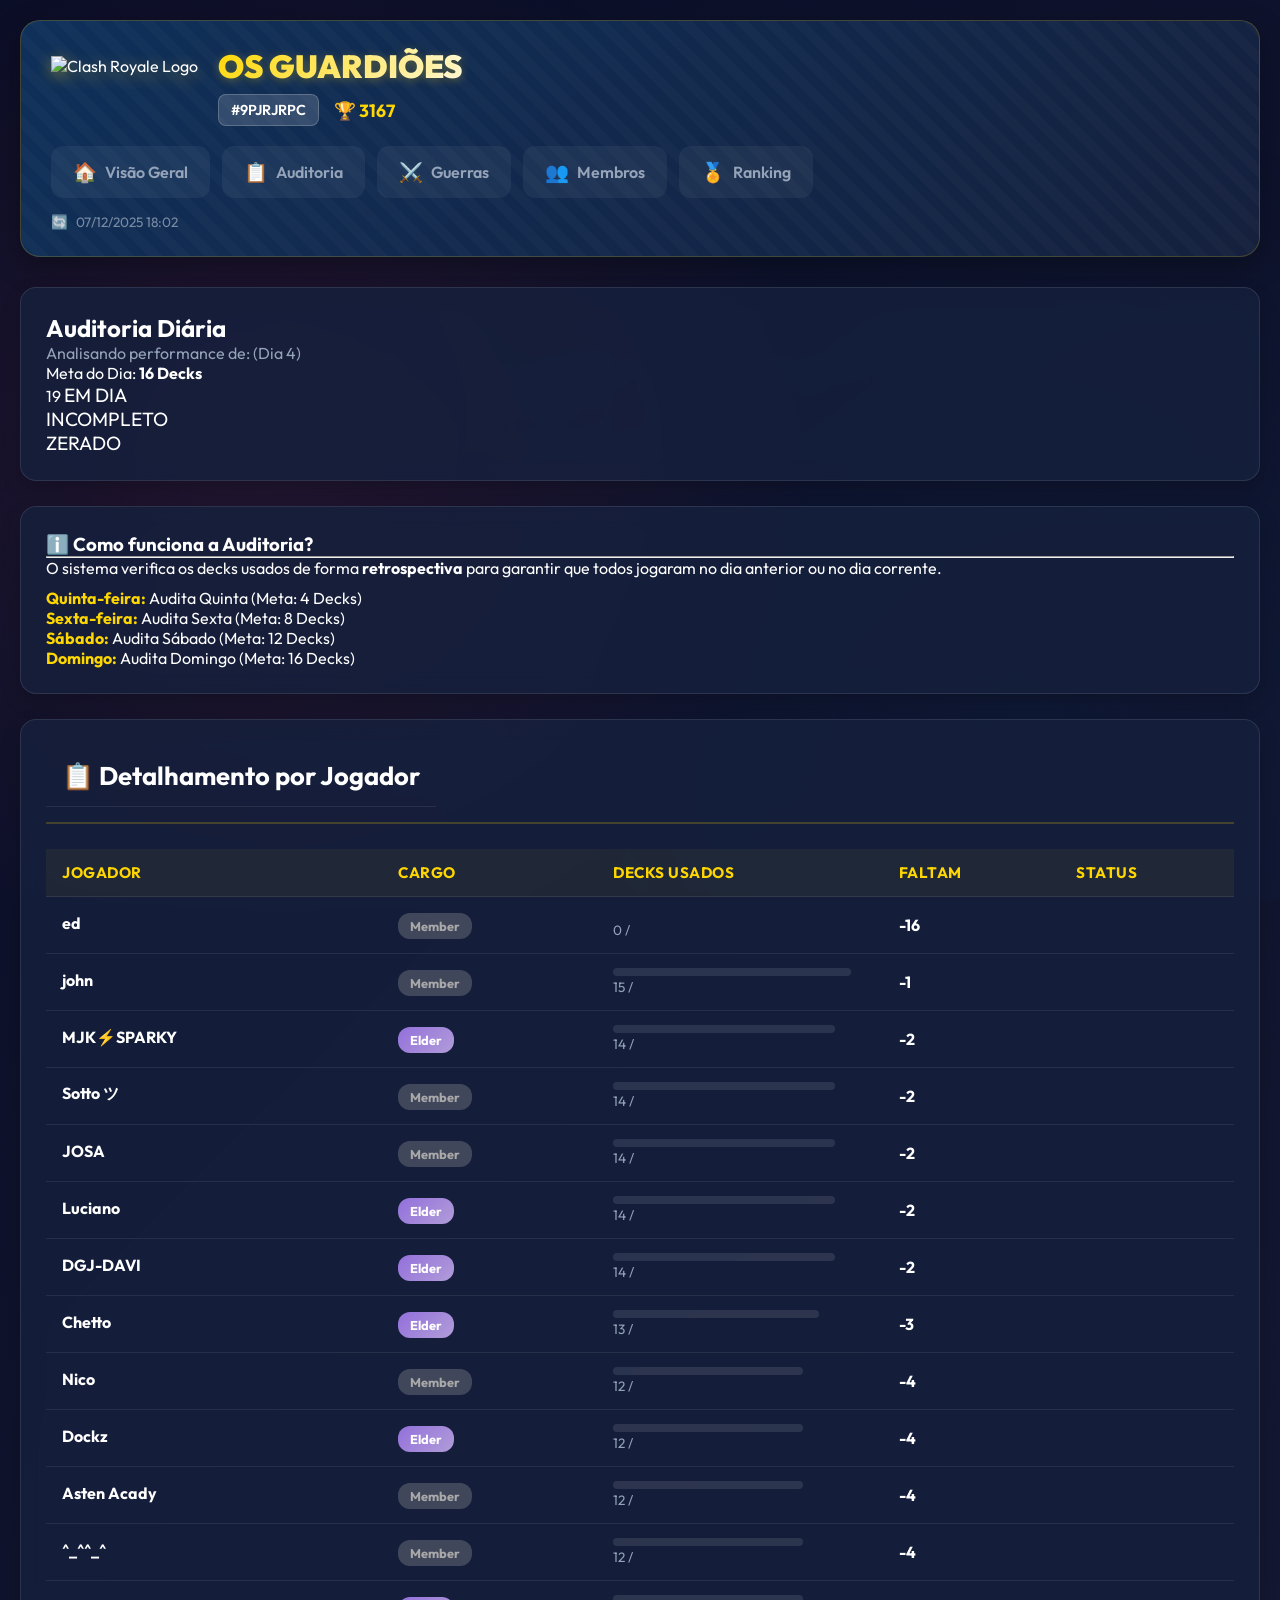
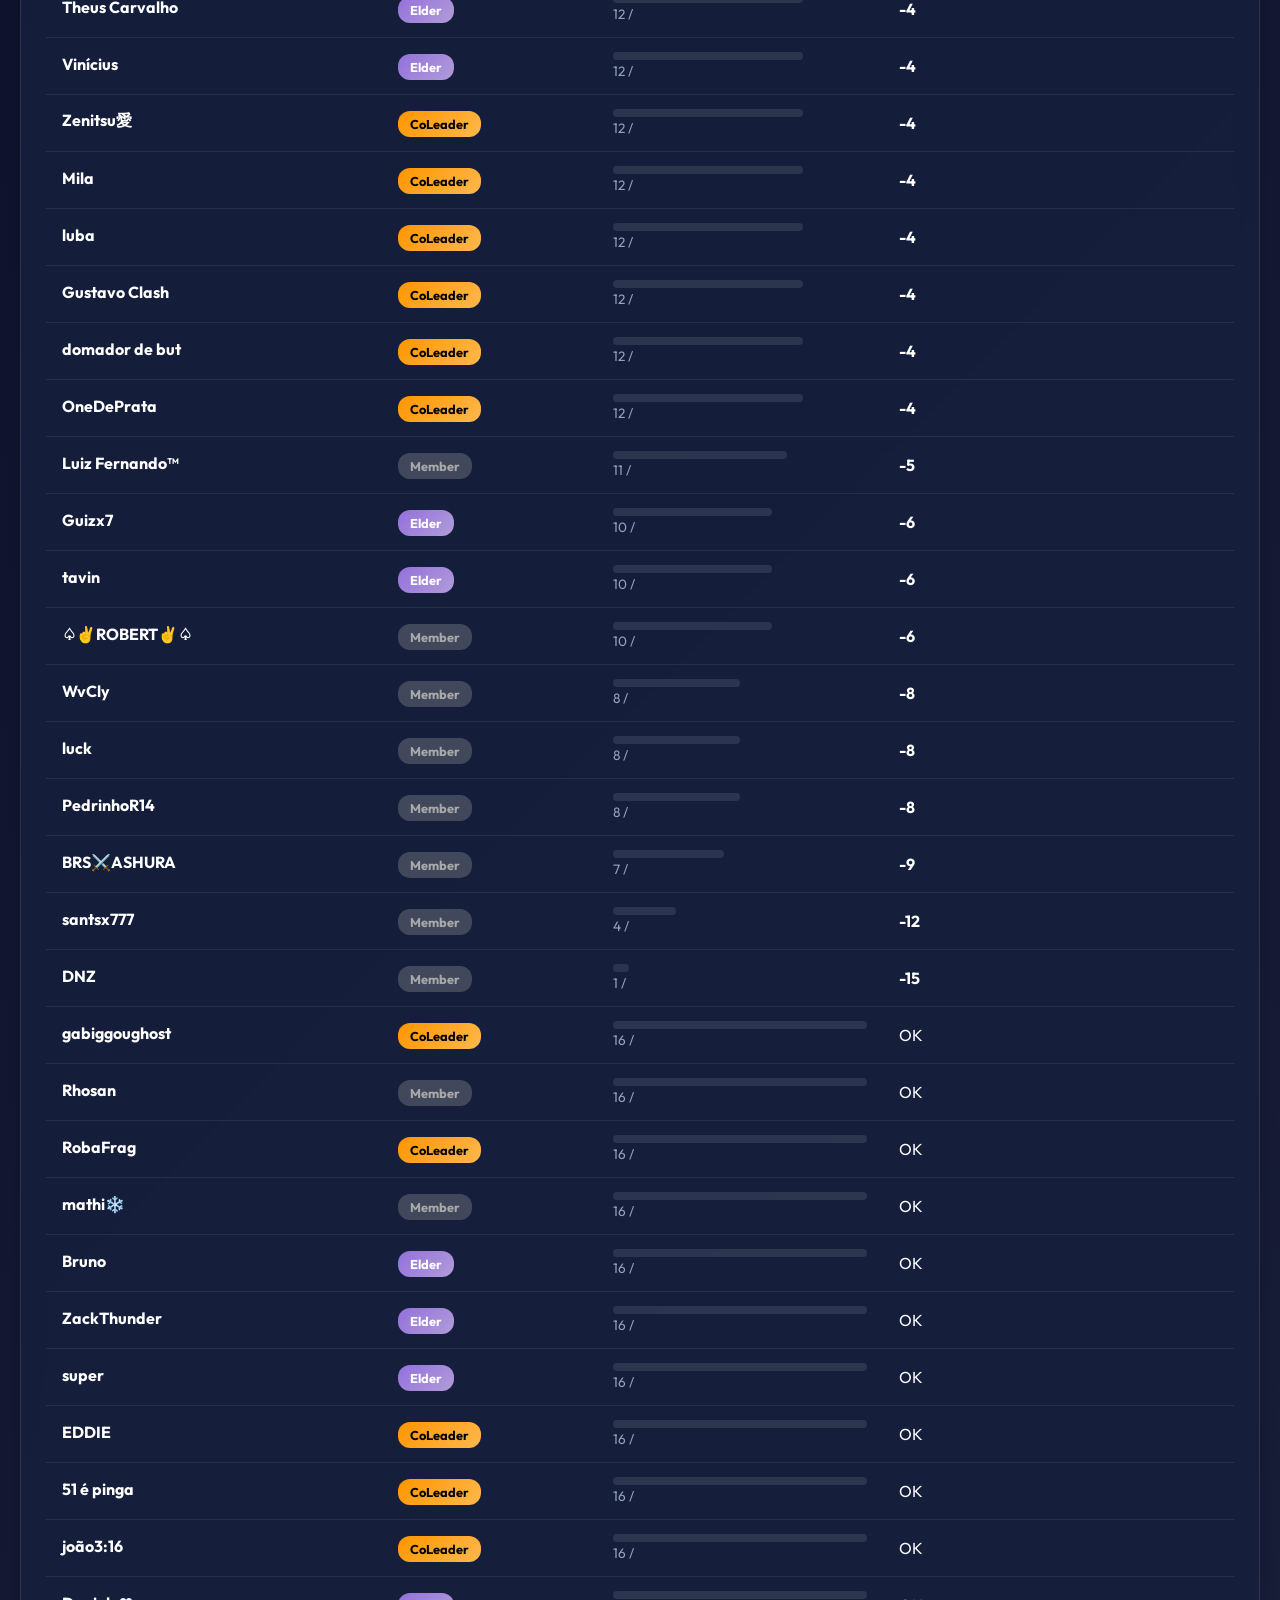
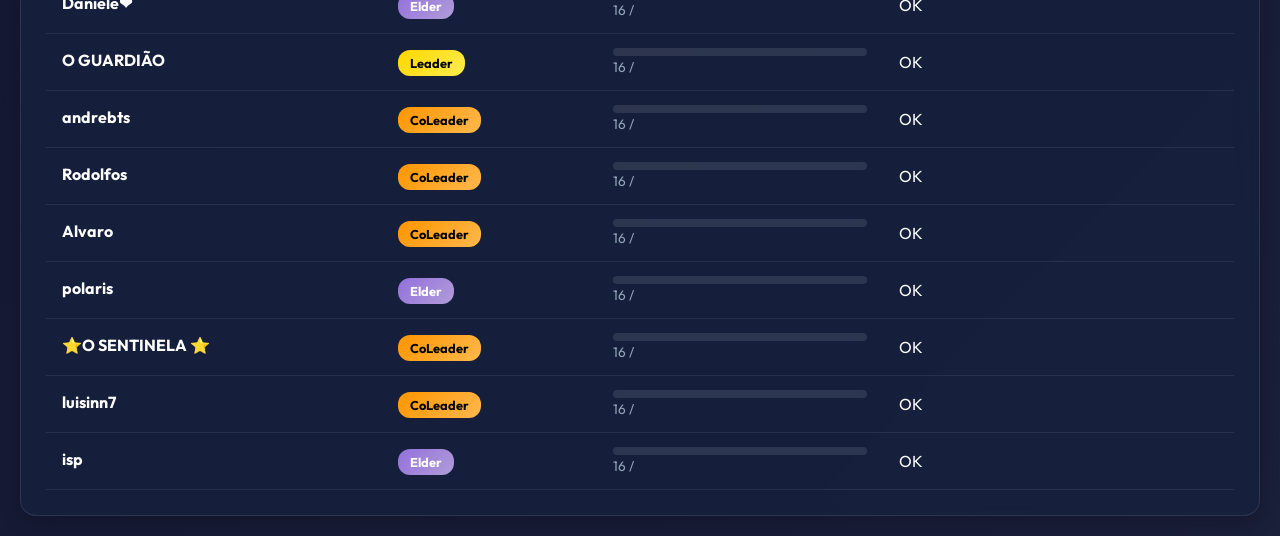
==== audit.html @ b5d54148 "Correcao final key e tag" ====
<!DOCTYPE html>
<html lang="pt-BR">

<head>
    <meta charset="UTF-8">
    <meta name="viewport" content="width=device-width, initial-scale=1.0">
    <title>Auditoria Diária - JULES Squad (v2)</title>
    <link rel="preconnect" href="https://fonts.googleapis.com">
    <link rel="preconnect" href="https://fonts.gstatic.com" crossorigin>
    <link href="https://fonts.googleapis.com/css2?family=Outfit:wght@300;400;600;700;900&display=swap" rel="stylesheet">
    <link rel="stylesheet" href="./static/style.css">
</head>

<body>
    <div class="app-container">

        <!-- Header Unificado - Inclua em todos os templates -->
<header class="main-header">
    <div class="header-bg-pattern"></div>
    <div class="logo-area">
        <img src="https://cdn-icons-png.flaticon.com/512/1165/1165305.png" alt="Clash Royale Logo"
            class="cr-logo pulse">
        <div class="clan-info">
            <h1 class="clan-name">OS GUARDIÕES</h1>
            <div class="clan-meta">
                <span class="clan-tag">#9PJRJRPC</span>
                <span class="clan-trophies">🏆 3167</span>
            </div>
        </div>
    </div>
    <nav class="main-nav">
        <a href="./index.html" class="nav-link ">
            <span class="nav-icon">🏠</span>
            <span class="nav-text">Visão Geral</span>
        </a>
        <a href="./audit.html" class="nav-link ">
            <span class="nav-icon">📋</span>
            <span class="nav-text">Auditoria</span>
        </a>
        <a href="./war_history.html" class="nav-link ">
            <span class="nav-icon">⚔️</span>
            <span class="nav-text">Guerras</span>
        </a>
        <a href="./members_stats.html" class="nav-link ">
            <span class="nav-icon">👥</span>
            <span class="nav-text">Membros</span>
        </a>
        <a href="./ranking.html" class="nav-link ">
            <span class="nav-icon">🏅</span>
            <span class="nav-text">Ranking</span>
        </a>
    </nav>
    <div class="update-info">
        <span class="update-icon">🔄</span>
        <span class="update-text">07/12/2025 18:02</span>
    </div>
</header>

        <main class="dashboard-grid full-width">

            <section class="card auditoria-summary">
                <div class="audit-header">
                    <div>
                        <h2>Auditoria Diária</h2>
                        <p style="color: var(--text-muted);">Analisando performance de: <strong></strong>
                            (Dia 4)</p>
                        <div class="meta-tag">Meta do Dia: <strong>16 Decks</strong></div>
                    </div>

                    <div class="audit-stats-group">
                        <div class="stat-box success">
                            <span class="stat-number">19</span>
                            <span class="stat-label">EM DIA</span>
                        </div>
                        <div class="stat-box warning">
                            <span class="stat-number"></span>
                            <span class="stat-label">INCOMPLETO</span>
                        </div>
                        <div class="stat-box danger">
                            <span class="stat-number"></span>
                            <span class="stat-label">ZERADO</span>
                        </div>
                    </div>
                </div>
            </section>

            <section class="card">
                <div class="info-box">
                    <h3>ℹ️ Como funciona a Auditoria?</h3>
                    <hr>
                    <p>O sistema verifica os decks usados de forma <strong>retrospectiva</strong> para garantir que
                        todos jogaram no dia anterior ou no dia corrente.</p>
                    <ul style="list-style: none; padding: 0; margin-top: 10px;">
                        <li><strong style="color: var(--gold);">Quinta-feira:</strong> Audita Quinta (Meta: 4 Decks)
                        </li>
                        <li><strong style="color: var(--gold);">Sexta-feira:</strong> Audita Sexta (Meta: 8 Decks)</li>
                        <li><strong style="color: var(--gold);">Sábado:</strong> Audita Sábado (Meta: 12 Decks)</li>
                        <li><strong style="color: var(--gold);">Domingo:</strong> Audita Domingo (Meta: 16 Decks)</li>
                    </ul>
                </div>
            </section>

            <section class="card">
                <div class="card-header">
                    <h2>📋 Detalhamento por Jogador</h2>
                </div>
                <div class="table-responsive">
                    <table>
                        <thead>
                            <tr>
                                <th>Jogador</th>
                                <th>Cargo</th>
                                <th>Decks Usados</th>
                                <th>Faltam</th>
                                <th>Status</th>
                            </tr>
                        </thead>
                        <tbody>
                            
                            <tr class="row-">
                                <td>
                                    <div class="member-name">
                                        <strong>ed</strong>
                                        <span class="member-tag"></span>
                                    </div>
                                </td>
                                <td><span class="role-badge member">member</span></td>
                                <td>
                                    <div class="progress-bar-container">
                                        <div class="progress-bar" style="width: 0.0%;">
                                        </div>
                                        <span class="progress-text">0 / </span>
                                    </div>
                                </td>
                                <td>
                                    
                                    <span style="color: var(--accent-red); font-weight: bold;">-16</span>
                                    
                                </td>
                                <td>
                                    <span class="status-badge "></span>
                                </td>
                            </tr>
                            
                            <tr class="row-">
                                <td>
                                    <div class="member-name">
                                        <strong>john</strong>
                                        <span class="member-tag"></span>
                                    </div>
                                </td>
                                <td><span class="role-badge member">member</span></td>
                                <td>
                                    <div class="progress-bar-container">
                                        <div class="progress-bar" style="width: 93.75%;">
                                        </div>
                                        <span class="progress-text">15 / </span>
                                    </div>
                                </td>
                                <td>
                                    
                                    <span style="color: var(--accent-red); font-weight: bold;">-1</span>
                                    
                                </td>
                                <td>
                                    <span class="status-badge "></span>
                                </td>
                            </tr>
                            
                            <tr class="row-">
                                <td>
                                    <div class="member-name">
                                        <strong>MJK⚡️SPARKY</strong>
                                        <span class="member-tag"></span>
                                    </div>
                                </td>
                                <td><span class="role-badge elder">elder</span></td>
                                <td>
                                    <div class="progress-bar-container">
                                        <div class="progress-bar" style="width: 87.5%;">
                                        </div>
                                        <span class="progress-text">14 / </span>
                                    </div>
                                </td>
                                <td>
                                    
                                    <span style="color: var(--accent-red); font-weight: bold;">-2</span>
                                    
                                </td>
                                <td>
                                    <span class="status-badge "></span>
                                </td>
                            </tr>
                            
                            <tr class="row-">
                                <td>
                                    <div class="member-name">
                                        <strong>Sotto ツ</strong>
                                        <span class="member-tag"></span>
                                    </div>
                                </td>
                                <td><span class="role-badge member">member</span></td>
                                <td>
                                    <div class="progress-bar-container">
                                        <div class="progress-bar" style="width: 87.5%;">
                                        </div>
                                        <span class="progress-text">14 / </span>
                                    </div>
                                </td>
                                <td>
                                    
                                    <span style="color: var(--accent-red); font-weight: bold;">-2</span>
                                    
                                </td>
                                <td>
                                    <span class="status-badge "></span>
                                </td>
                            </tr>
                            
                            <tr class="row-">
                                <td>
                                    <div class="member-name">
                                        <strong>JOSA</strong>
                                        <span class="member-tag"></span>
                                    </div>
                                </td>
                                <td><span class="role-badge member">member</span></td>
                                <td>
                                    <div class="progress-bar-container">
                                        <div class="progress-bar" style="width: 87.5%;">
                                        </div>
                                        <span class="progress-text">14 / </span>
                                    </div>
                                </td>
                                <td>
                                    
                                    <span style="color: var(--accent-red); font-weight: bold;">-2</span>
                                    
                                </td>
                                <td>
                                    <span class="status-badge "></span>
                                </td>
                            </tr>
                            
                            <tr class="row-">
                                <td>
                                    <div class="member-name">
                                        <strong>Luciano</strong>
                                        <span class="member-tag"></span>
                                    </div>
                                </td>
                                <td><span class="role-badge elder">elder</span></td>
                                <td>
                                    <div class="progress-bar-container">
                                        <div class="progress-bar" style="width: 87.5%;">
                                        </div>
                                        <span class="progress-text">14 / </span>
                                    </div>
                                </td>
                                <td>
                                    
                                    <span style="color: var(--accent-red); font-weight: bold;">-2</span>
                                    
                                </td>
                                <td>
                                    <span class="status-badge "></span>
                                </td>
                            </tr>
                            
                            <tr class="row-">
                                <td>
                                    <div class="member-name">
                                        <strong>DGJ-DAVI</strong>
                                        <span class="member-tag"></span>
                                    </div>
                                </td>
                                <td><span class="role-badge elder">elder</span></td>
                                <td>
                                    <div class="progress-bar-container">
                                        <div class="progress-bar" style="width: 87.5%;">
                                        </div>
                                        <span class="progress-text">14 / </span>
                                    </div>
                                </td>
                                <td>
                                    
                                    <span style="color: var(--accent-red); font-weight: bold;">-2</span>
                                    
                                </td>
                                <td>
                                    <span class="status-badge "></span>
                                </td>
                            </tr>
                            
                            <tr class="row-">
                                <td>
                                    <div class="member-name">
                                        <strong>Chetto</strong>
                                        <span class="member-tag"></span>
                                    </div>
                                </td>
                                <td><span class="role-badge elder">elder</span></td>
                                <td>
                                    <div class="progress-bar-container">
                                        <div class="progress-bar" style="width: 81.25%;">
                                        </div>
                                        <span class="progress-text">13 / </span>
                                    </div>
                                </td>
                                <td>
                                    
                                    <span style="color: var(--accent-red); font-weight: bold;">-3</span>
                                    
                                </td>
                                <td>
                                    <span class="status-badge "></span>
                                </td>
                            </tr>
                            
                            <tr class="row-">
                                <td>
                                    <div class="member-name">
                                        <strong>Nico</strong>
                                        <span class="member-tag"></span>
                                    </div>
                                </td>
                                <td><span class="role-badge member">member</span></td>
                                <td>
                                    <div class="progress-bar-container">
                                        <div class="progress-bar" style="width: 75.0%;">
                                        </div>
                                        <span class="progress-text">12 / </span>
                                    </div>
                                </td>
                                <td>
                                    
                                    <span style="color: var(--accent-red); font-weight: bold;">-4</span>
                                    
                                </td>
                                <td>
                                    <span class="status-badge "></span>
                                </td>
                            </tr>
                            
                            <tr class="row-">
                                <td>
                                    <div class="member-name">
                                        <strong>Dockz</strong>
                                        <span class="member-tag"></span>
                                    </div>
                                </td>
                                <td><span class="role-badge elder">elder</span></td>
                                <td>
                                    <div class="progress-bar-container">
                                        <div class="progress-bar" style="width: 75.0%;">
                                        </div>
                                        <span class="progress-text">12 / </span>
                                    </div>
                                </td>
                                <td>
                                    
                                    <span style="color: var(--accent-red); font-weight: bold;">-4</span>
                                    
                                </td>
                                <td>
                                    <span class="status-badge "></span>
                                </td>
                            </tr>
                            
                            <tr class="row-">
                                <td>
                                    <div class="member-name">
                                        <strong>Asten Acady</strong>
                                        <span class="member-tag"></span>
                                    </div>
                                </td>
                                <td><span class="role-badge member">member</span></td>
                                <td>
                                    <div class="progress-bar-container">
                                        <div class="progress-bar" style="width: 75.0%;">
                                        </div>
                                        <span class="progress-text">12 / </span>
                                    </div>
                                </td>
                                <td>
                                    
                                    <span style="color: var(--accent-red); font-weight: bold;">-4</span>
                                    
                                </td>
                                <td>
                                    <span class="status-badge "></span>
                                </td>
                            </tr>
                            
                            <tr class="row-">
                                <td>
                                    <div class="member-name">
                                        <strong>^_^^_^</strong>
                                        <span class="member-tag"></span>
                                    </div>
                                </td>
                                <td><span class="role-badge member">member</span></td>
                                <td>
                                    <div class="progress-bar-container">
                                        <div class="progress-bar" style="width: 75.0%;">
                                        </div>
                                        <span class="progress-text">12 / </span>
                                    </div>
                                </td>
                                <td>
                                    
                                    <span style="color: var(--accent-red); font-weight: bold;">-4</span>
                                    
                                </td>
                                <td>
                                    <span class="status-badge "></span>
                                </td>
                            </tr>
                            
                            <tr class="row-">
                                <td>
                                    <div class="member-name">
                                        <strong>Theus Carvalho</strong>
                                        <span class="member-tag"></span>
                                    </div>
                                </td>
                                <td><span class="role-badge elder">elder</span></td>
                                <td>
                                    <div class="progress-bar-container">
                                        <div class="progress-bar" style="width: 75.0%;">
                                        </div>
                                        <span class="progress-text">12 / </span>
                                    </div>
                                </td>
                                <td>
                                    
                                    <span style="color: var(--accent-red); font-weight: bold;">-4</span>
                                    
                                </td>
                                <td>
                                    <span class="status-badge "></span>
                                </td>
                            </tr>
                            
                            <tr class="row-">
                                <td>
                                    <div class="member-name">
                                        <strong>Vinícius</strong>
                                        <span class="member-tag"></span>
                                    </div>
                                </td>
                                <td><span class="role-badge elder">elder</span></td>
                                <td>
                                    <div class="progress-bar-container">
                                        <div class="progress-bar" style="width: 75.0%;">
                                        </div>
                                        <span class="progress-text">12 / </span>
                                    </div>
                                </td>
                                <td>
                                    
                                    <span style="color: var(--accent-red); font-weight: bold;">-4</span>
                                    
                                </td>
                                <td>
                                    <span class="status-badge "></span>
                                </td>
                            </tr>
                            
                            <tr class="row-">
                                <td>
                                    <div class="member-name">
                                        <strong>Zenitsu愛</strong>
                                        <span class="member-tag"></span>
                                    </div>
                                </td>
                                <td><span class="role-badge coLeader">coLeader</span></td>
                                <td>
                                    <div class="progress-bar-container">
                                        <div class="progress-bar" style="width: 75.0%;">
                                        </div>
                                        <span class="progress-text">12 / </span>
                                    </div>
                                </td>
                                <td>
                                    
                                    <span style="color: var(--accent-red); font-weight: bold;">-4</span>
                                    
                                </td>
                                <td>
                                    <span class="status-badge "></span>
                                </td>
                            </tr>
                            
                            <tr class="row-">
                                <td>
                                    <div class="member-name">
                                        <strong>Mila</strong>
                                        <span class="member-tag"></span>
                                    </div>
                                </td>
                                <td><span class="role-badge coLeader">coLeader</span></td>
                                <td>
                                    <div class="progress-bar-container">
                                        <div class="progress-bar" style="width: 75.0%;">
                                        </div>
                                        <span class="progress-text">12 / </span>
                                    </div>
                                </td>
                                <td>
                                    
                                    <span style="color: var(--accent-red); font-weight: bold;">-4</span>
                                    
                                </td>
                                <td>
                                    <span class="status-badge "></span>
                                </td>
                            </tr>
                            
                            <tr class="row-">
                                <td>
                                    <div class="member-name">
                                        <strong>luba</strong>
                                        <span class="member-tag"></span>
                                    </div>
                                </td>
                                <td><span class="role-badge coLeader">coLeader</span></td>
                                <td>
                                    <div class="progress-bar-container">
                                        <div class="progress-bar" style="width: 75.0%;">
                                        </div>
                                        <span class="progress-text">12 / </span>
                                    </div>
                                </td>
                                <td>
                                    
                                    <span style="color: var(--accent-red); font-weight: bold;">-4</span>
                                    
                                </td>
                                <td>
                                    <span class="status-badge "></span>
                                </td>
                            </tr>
                            
                            <tr class="row-">
                                <td>
                                    <div class="member-name">
                                        <strong>Gustavo Clash</strong>
                                        <span class="member-tag"></span>
                                    </div>
                                </td>
                                <td><span class="role-badge coLeader">coLeader</span></td>
                                <td>
                                    <div class="progress-bar-container">
                                        <div class="progress-bar" style="width: 75.0%;">
                                        </div>
                                        <span class="progress-text">12 / </span>
                                    </div>
                                </td>
                                <td>
                                    
                                    <span style="color: var(--accent-red); font-weight: bold;">-4</span>
                                    
                                </td>
                                <td>
                                    <span class="status-badge "></span>
                                </td>
                            </tr>
                            
                            <tr class="row-">
                                <td>
                                    <div class="member-name">
                                        <strong>domador de but</strong>
                                        <span class="member-tag"></span>
                                    </div>
                                </td>
                                <td><span class="role-badge coLeader">coLeader</span></td>
                                <td>
                                    <div class="progress-bar-container">
                                        <div class="progress-bar" style="width: 75.0%;">
                                        </div>
                                        <span class="progress-text">12 / </span>
                                    </div>
                                </td>
                                <td>
                                    
                                    <span style="color: var(--accent-red); font-weight: bold;">-4</span>
                                    
                                </td>
                                <td>
                                    <span class="status-badge "></span>
                                </td>
                            </tr>
                            
                            <tr class="row-">
                                <td>
                                    <div class="member-name">
                                        <strong>OneDePrata</strong>
                                        <span class="member-tag"></span>
                                    </div>
                                </td>
                                <td><span class="role-badge coLeader">coLeader</span></td>
                                <td>
                                    <div class="progress-bar-container">
                                        <div class="progress-bar" style="width: 75.0%;">
                                        </div>
                                        <span class="progress-text">12 / </span>
                                    </div>
                                </td>
                                <td>
                                    
                                    <span style="color: var(--accent-red); font-weight: bold;">-4</span>
                                    
                                </td>
                                <td>
                                    <span class="status-badge "></span>
                                </td>
                            </tr>
                            
                            <tr class="row-">
                                <td>
                                    <div class="member-name">
                                        <strong>Luiz Fernando™</strong>
                                        <span class="member-tag"></span>
                                    </div>
                                </td>
                                <td><span class="role-badge member">member</span></td>
                                <td>
                                    <div class="progress-bar-container">
                                        <div class="progress-bar" style="width: 68.75%;">
                                        </div>
                                        <span class="progress-text">11 / </span>
                                    </div>
                                </td>
                                <td>
                                    
                                    <span style="color: var(--accent-red); font-weight: bold;">-5</span>
                                    
                                </td>
                                <td>
                                    <span class="status-badge "></span>
                                </td>
                            </tr>
                            
                            <tr class="row-">
                                <td>
                                    <div class="member-name">
                                        <strong>Guizx7</strong>
                                        <span class="member-tag"></span>
                                    </div>
                                </td>
                                <td><span class="role-badge elder">elder</span></td>
                                <td>
                                    <div class="progress-bar-container">
                                        <div class="progress-bar" style="width: 62.5%;">
                                        </div>
                                        <span class="progress-text">10 / </span>
                                    </div>
                                </td>
                                <td>
                                    
                                    <span style="color: var(--accent-red); font-weight: bold;">-6</span>
                                    
                                </td>
                                <td>
                                    <span class="status-badge "></span>
                                </td>
                            </tr>
                            
                            <tr class="row-">
                                <td>
                                    <div class="member-name">
                                        <strong>tavin</strong>
                                        <span class="member-tag"></span>
                                    </div>
                                </td>
                                <td><span class="role-badge elder">elder</span></td>
                                <td>
                                    <div class="progress-bar-container">
                                        <div class="progress-bar" style="width: 62.5%;">
                                        </div>
                                        <span class="progress-text">10 / </span>
                                    </div>
                                </td>
                                <td>
                                    
                                    <span style="color: var(--accent-red); font-weight: bold;">-6</span>
                                    
                                </td>
                                <td>
                                    <span class="status-badge "></span>
                                </td>
                            </tr>
                            
                            <tr class="row-">
                                <td>
                                    <div class="member-name">
                                        <strong>♤✌ROBERT✌♤</strong>
                                        <span class="member-tag"></span>
                                    </div>
                                </td>
                                <td><span class="role-badge member">member</span></td>
                                <td>
                                    <div class="progress-bar-container">
                                        <div class="progress-bar" style="width: 62.5%;">
                                        </div>
                                        <span class="progress-text">10 / </span>
                                    </div>
                                </td>
                                <td>
                                    
                                    <span style="color: var(--accent-red); font-weight: bold;">-6</span>
                                    
                                </td>
                                <td>
                                    <span class="status-badge "></span>
                                </td>
                            </tr>
                            
                            <tr class="row-">
                                <td>
                                    <div class="member-name">
                                        <strong>WvCly</strong>
                                        <span class="member-tag"></span>
                                    </div>
                                </td>
                                <td><span class="role-badge member">member</span></td>
                                <td>
                                    <div class="progress-bar-container">
                                        <div class="progress-bar" style="width: 50.0%;">
                                        </div>
                                        <span class="progress-text">8 / </span>
                                    </div>
                                </td>
                                <td>
                                    
                                    <span style="color: var(--accent-red); font-weight: bold;">-8</span>
                                    
                                </td>
                                <td>
                                    <span class="status-badge "></span>
                                </td>
                            </tr>
                            
                            <tr class="row-">
                                <td>
                                    <div class="member-name">
                                        <strong>luck</strong>
                                        <span class="member-tag"></span>
                                    </div>
                                </td>
                                <td><span class="role-badge member">member</span></td>
                                <td>
                                    <div class="progress-bar-container">
                                        <div class="progress-bar" style="width: 50.0%;">
                                        </div>
                                        <span class="progress-text">8 / </span>
                                    </div>
                                </td>
                                <td>
                                    
                                    <span style="color: var(--accent-red); font-weight: bold;">-8</span>
                                    
                                </td>
                                <td>
                                    <span class="status-badge "></span>
                                </td>
                            </tr>
                            
                            <tr class="row-">
                                <td>
                                    <div class="member-name">
                                        <strong>PedrinhoR14</strong>
                                        <span class="member-tag"></span>
                                    </div>
                                </td>
                                <td><span class="role-badge member">member</span></td>
                                <td>
                                    <div class="progress-bar-container">
                                        <div class="progress-bar" style="width: 50.0%;">
                                        </div>
                                        <span class="progress-text">8 / </span>
                                    </div>
                                </td>
                                <td>
                                    
                                    <span style="color: var(--accent-red); font-weight: bold;">-8</span>
                                    
                                </td>
                                <td>
                                    <span class="status-badge "></span>
                                </td>
                            </tr>
                            
                            <tr class="row-">
                                <td>
                                    <div class="member-name">
                                        <strong>BRS⚔️ASHURA</strong>
                                        <span class="member-tag"></span>
                                    </div>
                                </td>
                                <td><span class="role-badge member">member</span></td>
                                <td>
                                    <div class="progress-bar-container">
                                        <div class="progress-bar" style="width: 43.75%;">
                                        </div>
                                        <span class="progress-text">7 / </span>
                                    </div>
                                </td>
                                <td>
                                    
                                    <span style="color: var(--accent-red); font-weight: bold;">-9</span>
                                    
                                </td>
                                <td>
                                    <span class="status-badge "></span>
                                </td>
                            </tr>
                            
                            <tr class="row-">
                                <td>
                                    <div class="member-name">
                                        <strong>santsx777</strong>
                                        <span class="member-tag"></span>
                                    </div>
                                </td>
                                <td><span class="role-badge member">member</span></td>
                                <td>
                                    <div class="progress-bar-container">
                                        <div class="progress-bar" style="width: 25.0%;">
                                        </div>
                                        <span class="progress-text">4 / </span>
                                    </div>
                                </td>
                                <td>
                                    
                                    <span style="color: var(--accent-red); font-weight: bold;">-12</span>
                                    
                                </td>
                                <td>
                                    <span class="status-badge "></span>
                                </td>
                            </tr>
                            
                            <tr class="row-">
                                <td>
                                    <div class="member-name">
                                        <strong>DNZ</strong>
                                        <span class="member-tag"></span>
                                    </div>
                                </td>
                                <td><span class="role-badge member">member</span></td>
                                <td>
                                    <div class="progress-bar-container">
                                        <div class="progress-bar" style="width: 6.25%;">
                                        </div>
                                        <span class="progress-text">1 / </span>
                                    </div>
                                </td>
                                <td>
                                    
                                    <span style="color: var(--accent-red); font-weight: bold;">-15</span>
                                    
                                </td>
                                <td>
                                    <span class="status-badge "></span>
                                </td>
                            </tr>
                            
                            <tr class="row-">
                                <td>
                                    <div class="member-name">
                                        <strong>gabiggoughost</strong>
                                        <span class="member-tag"></span>
                                    </div>
                                </td>
                                <td><span class="role-badge coLeader">coLeader</span></td>
                                <td>
                                    <div class="progress-bar-container">
                                        <div class="progress-bar" style="width: 100.0%;">
                                        </div>
                                        <span class="progress-text">16 / </span>
                                    </div>
                                </td>
                                <td>
                                    
                                    <span style="color: var(--accent-green);">OK</span>
                                    
                                </td>
                                <td>
                                    <span class="status-badge "></span>
                                </td>
                            </tr>
                            
                            <tr class="row-">
                                <td>
                                    <div class="member-name">
                                        <strong>Rhosan</strong>
                                        <span class="member-tag"></span>
                                    </div>
                                </td>
                                <td><span class="role-badge member">member</span></td>
                                <td>
                                    <div class="progress-bar-container">
                                        <div class="progress-bar" style="width: 100.0%;">
                                        </div>
                                        <span class="progress-text">16 / </span>
                                    </div>
                                </td>
                                <td>
                                    
                                    <span style="color: var(--accent-green);">OK</span>
                                    
                                </td>
                                <td>
                                    <span class="status-badge "></span>
                                </td>
                            </tr>
                            
                            <tr class="row-">
                                <td>
                                    <div class="member-name">
                                        <strong>RobaFrag</strong>
                                        <span class="member-tag"></span>
                                    </div>
                                </td>
                                <td><span class="role-badge coLeader">coLeader</span></td>
                                <td>
                                    <div class="progress-bar-container">
                                        <div class="progress-bar" style="width: 100.0%;">
                                        </div>
                                        <span class="progress-text">16 / </span>
                                    </div>
                                </td>
                                <td>
                                    
                                    <span style="color: var(--accent-green);">OK</span>
                                    
                                </td>
                                <td>
                                    <span class="status-badge "></span>
                                </td>
                            </tr>
                            
                            <tr class="row-">
                                <td>
                                    <div class="member-name">
                                        <strong>mathi❄️</strong>
                                        <span class="member-tag"></span>
                                    </div>
                                </td>
                                <td><span class="role-badge member">member</span></td>
                                <td>
                                    <div class="progress-bar-container">
                                        <div class="progress-bar" style="width: 100.0%;">
                                        </div>
                                        <span class="progress-text">16 / </span>
                                    </div>
                                </td>
                                <td>
                                    
                                    <span style="color: var(--accent-green);">OK</span>
                                    
                                </td>
                                <td>
                                    <span class="status-badge "></span>
                                </td>
                            </tr>
                            
                            <tr class="row-">
                                <td>
                                    <div class="member-name">
                                        <strong>Bruno</strong>
                                        <span class="member-tag"></span>
                                    </div>
                                </td>
                                <td><span class="role-badge elder">elder</span></td>
                                <td>
                                    <div class="progress-bar-container">
                                        <div class="progress-bar" style="width: 100.0%;">
                                        </div>
                                        <span class="progress-text">16 / </span>
                                    </div>
                                </td>
                                <td>
                                    
                                    <span style="color: var(--accent-green);">OK</span>
                                    
                                </td>
                                <td>
                                    <span class="status-badge "></span>
                                </td>
                            </tr>
                            
                            <tr class="row-">
                                <td>
                                    <div class="member-name">
                                        <strong>ZackThunder</strong>
                                        <span class="member-tag"></span>
                                    </div>
                                </td>
                                <td><span class="role-badge elder">elder</span></td>
                                <td>
                                    <div class="progress-bar-container">
                                        <div class="progress-bar" style="width: 100.0%;">
                                        </div>
                                        <span class="progress-text">16 / </span>
                                    </div>
                                </td>
                                <td>
                                    
                                    <span style="color: var(--accent-green);">OK</span>
                                    
                                </td>
                                <td>
                                    <span class="status-badge "></span>
                                </td>
                            </tr>
                            
                            <tr class="row-">
                                <td>
                                    <div class="member-name">
                                        <strong>super</strong>
                                        <span class="member-tag"></span>
                                    </div>
                                </td>
                                <td><span class="role-badge elder">elder</span></td>
                                <td>
                                    <div class="progress-bar-container">
                                        <div class="progress-bar" style="width: 100.0%;">
                                        </div>
                                        <span class="progress-text">16 / </span>
                                    </div>
                                </td>
                                <td>
                                    
                                    <span style="color: var(--accent-green);">OK</span>
                                    
                                </td>
                                <td>
                                    <span class="status-badge "></span>
                                </td>
                            </tr>
                            
                            <tr class="row-">
                                <td>
                                    <div class="member-name">
                                        <strong>EDDIE</strong>
                                        <span class="member-tag"></span>
                                    </div>
                                </td>
                                <td><span class="role-badge coLeader">coLeader</span></td>
                                <td>
                                    <div class="progress-bar-container">
                                        <div class="progress-bar" style="width: 100.0%;">
                                        </div>
                                        <span class="progress-text">16 / </span>
                                    </div>
                                </td>
                                <td>
                                    
                                    <span style="color: var(--accent-green);">OK</span>
                                    
                                </td>
                                <td>
                                    <span class="status-badge "></span>
                                </td>
                            </tr>
                            
                            <tr class="row-">
                                <td>
                                    <div class="member-name">
                                        <strong>51 é pinga</strong>
                                        <span class="member-tag"></span>
                                    </div>
                                </td>
                                <td><span class="role-badge coLeader">coLeader</span></td>
                                <td>
                                    <div class="progress-bar-container">
                                        <div class="progress-bar" style="width: 100.0%;">
                                        </div>
                                        <span class="progress-text">16 / </span>
                                    </div>
                                </td>
                                <td>
                                    
                                    <span style="color: var(--accent-green);">OK</span>
                                    
                                </td>
                                <td>
                                    <span class="status-badge "></span>
                                </td>
                            </tr>
                            
                            <tr class="row-">
                                <td>
                                    <div class="member-name">
                                        <strong>joão3:16</strong>
                                        <span class="member-tag"></span>
                                    </div>
                                </td>
                                <td><span class="role-badge coLeader">coLeader</span></td>
                                <td>
                                    <div class="progress-bar-container">
                                        <div class="progress-bar" style="width: 100.0%;">
                                        </div>
                                        <span class="progress-text">16 / </span>
                                    </div>
                                </td>
                                <td>
                                    
                                    <span style="color: var(--accent-green);">OK</span>
                                    
                                </td>
                                <td>
                                    <span class="status-badge "></span>
                                </td>
                            </tr>
                            
                            <tr class="row-">
                                <td>
                                    <div class="member-name">
                                        <strong>Daniele❤</strong>
                                        <span class="member-tag"></span>
                                    </div>
                                </td>
                                <td><span class="role-badge elder">elder</span></td>
                                <td>
                                    <div class="progress-bar-container">
                                        <div class="progress-bar" style="width: 100.0%;">
                                        </div>
                                        <span class="progress-text">16 / </span>
                                    </div>
                                </td>
                                <td>
                                    
                                    <span style="color: var(--accent-green);">OK</span>
                                    
                                </td>
                                <td>
                                    <span class="status-badge "></span>
                                </td>
                            </tr>
                            
                            <tr class="row-">
                                <td>
                                    <div class="member-name">
                                        <strong>O GUARDIÃO</strong>
                                        <span class="member-tag"></span>
                                    </div>
                                </td>
                                <td><span class="role-badge leader">leader</span></td>
                                <td>
                                    <div class="progress-bar-container">
                                        <div class="progress-bar" style="width: 100.0%;">
                                        </div>
                                        <span class="progress-text">16 / </span>
                                    </div>
                                </td>
                                <td>
                                    
                                    <span style="color: var(--accent-green);">OK</span>
                                    
                                </td>
                                <td>
                                    <span class="status-badge "></span>
                                </td>
                            </tr>
                            
                            <tr class="row-">
                                <td>
                                    <div class="member-name">
                                        <strong>andrebts</strong>
                                        <span class="member-tag"></span>
                                    </div>
                                </td>
                                <td><span class="role-badge coLeader">coLeader</span></td>
                                <td>
                                    <div class="progress-bar-container">
                                        <div class="progress-bar" style="width: 100.0%;">
                                        </div>
                                        <span class="progress-text">16 / </span>
                                    </div>
                                </td>
                                <td>
                                    
                                    <span style="color: var(--accent-green);">OK</span>
                                    
                                </td>
                                <td>
                                    <span class="status-badge "></span>
                                </td>
                            </tr>
                            
                            <tr class="row-">
                                <td>
                                    <div class="member-name">
                                        <strong>Rodolfos</strong>
                                        <span class="member-tag"></span>
                                    </div>
                                </td>
                                <td><span class="role-badge coLeader">coLeader</span></td>
                                <td>
                                    <div class="progress-bar-container">
                                        <div class="progress-bar" style="width: 100.0%;">
                                        </div>
                                        <span class="progress-text">16 / </span>
                                    </div>
                                </td>
                                <td>
                                    
                                    <span style="color: var(--accent-green);">OK</span>
                                    
                                </td>
                                <td>
                                    <span class="status-badge "></span>
                                </td>
                            </tr>
                            
                            <tr class="row-">
                                <td>
                                    <div class="member-name">
                                        <strong>Alvaro</strong>
                                        <span class="member-tag"></span>
                                    </div>
                                </td>
                                <td><span class="role-badge coLeader">coLeader</span></td>
                                <td>
                                    <div class="progress-bar-container">
                                        <div class="progress-bar" style="width: 100.0%;">
                                        </div>
                                        <span class="progress-text">16 / </span>
                                    </div>
                                </td>
                                <td>
                                    
                                    <span style="color: var(--accent-green);">OK</span>
                                    
                                </td>
                                <td>
                                    <span class="status-badge "></span>
                                </td>
                            </tr>
                            
                            <tr class="row-">
                                <td>
                                    <div class="member-name">
                                        <strong>polaris</strong>
                                        <span class="member-tag"></span>
                                    </div>
                                </td>
                                <td><span class="role-badge elder">elder</span></td>
                                <td>
                                    <div class="progress-bar-container">
                                        <div class="progress-bar" style="width: 100.0%;">
                                        </div>
                                        <span class="progress-text">16 / </span>
                                    </div>
                                </td>
                                <td>
                                    
                                    <span style="color: var(--accent-green);">OK</span>
                                    
                                </td>
                                <td>
                                    <span class="status-badge "></span>
                                </td>
                            </tr>
                            
                            <tr class="row-">
                                <td>
                                    <div class="member-name">
                                        <strong>⭐O SENTINELA ⭐</strong>
                                        <span class="member-tag"></span>
                                    </div>
                                </td>
                                <td><span class="role-badge coLeader">coLeader</span></td>
                                <td>
                                    <div class="progress-bar-container">
                                        <div class="progress-bar" style="width: 100.0%;">
                                        </div>
                                        <span class="progress-text">16 / </span>
                                    </div>
                                </td>
                                <td>
                                    
                                    <span style="color: var(--accent-green);">OK</span>
                                    
                                </td>
                                <td>
                                    <span class="status-badge "></span>
                                </td>
                            </tr>
                            
                            <tr class="row-">
                                <td>
                                    <div class="member-name">
                                        <strong>luisinn7</strong>
                                        <span class="member-tag"></span>
                                    </div>
                                </td>
                                <td><span class="role-badge coLeader">coLeader</span></td>
                                <td>
                                    <div class="progress-bar-container">
                                        <div class="progress-bar" style="width: 100.0%;">
                                        </div>
                                        <span class="progress-text">16 / </span>
                                    </div>
                                </td>
                                <td>
                                    
                                    <span style="color: var(--accent-green);">OK</span>
                                    
                                </td>
                                <td>
                                    <span class="status-badge "></span>
                                </td>
                            </tr>
                            
                            <tr class="row-">
                                <td>
                                    <div class="member-name">
                                        <strong>isp</strong>
                                        <span class="member-tag"></span>
                                    </div>
                                </td>
                                <td><span class="role-badge elder">elder</span></td>
                                <td>
                                    <div class="progress-bar-container">
                                        <div class="progress-bar" style="width: 100.0%;">
                                        </div>
                                        <span class="progress-text">16 / </span>
                                    </div>
                                </td>
                                <td>
                                    
                                    <span style="color: var(--accent-green);">OK</span>
                                    
                                </td>
                                <td>
                                    <span class="status-badge "></span>
                                </td>
                            </tr>
                            
                        </tbody>
                    </table>
                </div>
            </section>
        </main>
    </div>
</body>

</html>
---- static/style.css ----
:root {
    --primary: #0f3460;
    --secondary: #16213e;
    --accent: #e94560;
    --gold: #ffd700;
    --silver: #c0c0c0;
    --bronze: #cd7f32;
    --bg-main: #0a0e27;
    --bg-card: rgba(22, 33, 62, 0.8);
    --text-main: #ffffff;
    --text-muted: #94a3b8;
    --success: #2ecc71;
    --warning: #f1c40f;
    --danger: #e74c3c;
}

* {
    margin: 0;
    padding: 0;
    box-sizing: border-box;
}

body {
    font-family: 'Outfit', sans-serif;
    background: linear-gradient(135deg, var(--bg-main) 0%, #1a1f3a 100%);
    color: var(--text-main);
    min-height: 100vh;
    position: relative;
    overflow-x: hidden;
}

body::before {
    content: '';
    position: fixed;
    top: 0;
    left: 0;
    right: 0;
    bottom: 0;
    background:
        radial-gradient(circle at 20% 50%, rgba(233, 69, 96, 0.1) 0%, transparent 50%),
        radial-gradient(circle at 80% 80%, rgba(15, 52, 96, 0.15) 0%, transparent 50%);
    pointer-events: none;
    z-index: 0;
}

.app-container {
    max-width: 1400px;
    margin: 0 auto;
    padding: 20px;
    position: relative;
    z-index: 1;
}

/* ===== HEADER UNIFICADO ===== */
.main-header {
    position: relative;
    background: linear-gradient(135deg, rgba(15, 52, 96, 0.9), rgba(22, 33, 62, 0.95));
    border-radius: 20px;
    padding: 25px 30px;
    margin-bottom: 30px;
    box-shadow: 0 10px 30px rgba(0, 0, 0, 0.3);
    border: 1px solid rgba(255, 215, 0, 0.2);
    overflow: hidden;
}

.header-bg-pattern {
    position: absolute;
    top: 0;
    left: 0;
    right: 0;
    bottom: 0;
    background: repeating-linear-gradient(45deg,
            transparent,
            transparent 10px,
            rgba(255, 255, 255, 0.02) 10px,
            rgba(255, 255, 255, 0.02) 20px);
    pointer-events: none;
}

.logo-area {
    display: flex;
    align-items: center;
    gap: 20px;
    margin-bottom: 20px;
}

.cr-logo {
    height: 60px;
    width: auto;
    filter: drop-shadow(0 4px 8px rgba(255, 215, 0, 0.4));
}

.cr-logo.pulse {
    animation: pulse 2s ease-in-out infinite;
}

@keyframes pulse {

    0%,
    100% {
        transform: scale(1);
    }

    50% {
        transform: scale(1.05);
    }
}

.clan-info {}

.clan-name {
    font-size: 2rem;
    font-weight: 900;
    background: linear-gradient(135deg, var(--gold), #fff);
    -webkit-background-clip: text;
    -webkit-text-fill-color: transparent;
    background-clip: text;
    text-shadow: 0 2px 10px rgba(255, 215, 0, 0.3);
    margin: 0;
}

.clan-meta {
    display: flex;
    gap: 15px;
    align-items: center;
    margin-top: 8px;
}

.clan-tag {
    background: rgba(255, 255, 255, 0.15);
    padding: 6px 12px;
    border-radius: 8px;
    font-size: 0.9rem;
    font-weight: 600;
    border: 1px solid rgba(255, 255, 255, 0.2);
}

.clan-trophies {
    font-size: 1.1rem;
    font-weight: 700;
    color: var(--gold);
}

.main-nav {
    display: flex;
    gap: 12px;
    flex-wrap: wrap;
    margin-bottom: 15px;
}

.nav-link {
    display: flex;
    align-items: center;
    gap: 8px;
    padding: 12px 20px;
    border-radius: 12px;
    background: rgba(255, 255, 255, 0.05);
    color: var(--text-muted);
    text-decoration: none;
    font-weight: 600;
    transition: all 0.3s ease;
    border: 2px solid transparent;
}

.nav-link:hover {
    background: rgba(255, 255, 255, 0.1);
    color: var(--text-main);
    transform: translateY(-2px);
}

.nav-link.active {
    background: linear-gradient(135deg, var(--accent), #c72f4a);
    color: var(--text-main);
    border-color: var(--gold);
    box-shadow: 0 4px 12px rgba(233, 69, 96, 0.4);
}

.nav-icon {
    font-size: 1.2rem;
}

.update-info {
    display: flex;
    align-items: center;
    gap: 8px;
    font-size: 0.85rem;
    color: var(--text-muted);
    opacity: 0.8;
}

.update-icon {
    animation: rotate 2s linear infinite;
}

@keyframes rotate {
    from {
        transform: rotate(0deg);
    }

    to {
        transform: rotate(360deg);
    }
}

/* ===== DASHBOARD GRID ===== */
.dashboard-grid {
    display: grid;
    grid-template-columns: 1fr;
    gap: 25px;
}

/* ===== CARDS ===== */
.card {
    background: var(--bg-card);
    border-radius: 16px;
    padding: 25px;
    box-shadow: 0 8px 20px rgba(0, 0, 0, 0.2);
    border: 1px solid rgba(255, 255, 255, 0.1);
    backdrop-filter: blur(10px);
    transition: transform 0.2s, box-shadow 0.2s;
}

.card:hover {
    transform: translateY(-4px);
    box-shadow: 0 12px 28px rgba(233, 69, 96, 0.2);
}

.stats-cards {
    display: grid;
    grid-template-columns: repeat(auto-fit, minmax(220px, 1fr));
    gap: 20px;
}

.stats-cards .card {
    text-align: center;
    position: relative;
    overflow: hidden;
}

.stats-cards .card::before {
    content: '';
    position: absolute;
    top: 0;
    left: -100%;
    width: 100%;
    height: 3px;
    background: linear-gradient(90deg, transparent, var(--gold), transparent);
    animation: shimmer 3s infinite;
}

@keyframes shimmer {
    0% {
        left: -100%;
    }

    100% {
        left: 100%;
    }
}

.stats-cards .card h3 {
    font-size: 0.95rem;
    color: var(--text-muted);
    margin-bottom: 12px;
    text-transform: uppercase;
    letter-spacing: 1px;
}

.stats-cards .card .value {
    font-size: 2.2rem;
    font-weight: 900;
    background: linear-gradient(135deg, var(--gold), #fff);
    -webkit-background-clip: text;
    -webkit-text-fill-color: transparent;
    background-clip: text;
}

/* ===== SECTION TITLES ===== */
.section-title {
    font-size: 1.8rem;
    font-weight: 700;
    text-align: center;
    margin-bottom: 30px;
    background: linear-gradient(135deg, var(--gold), #fff);
    -webkit-background-clip: text;
    -webkit-text-fill-color: transparent;
    background-clip: text;
}

/* ===== PODIUM ===== */
.podium-section {
    margin-bottom: 30px;
}

.podium {
    display: flex;
    justify-content: center;
    align-items: flex-end;
    gap: 20px;
    margin-top: 40px;
}

.podium-place {
    flex: 1;
    max-width: 250px;
    display: flex;
    flex-direction: column;
    align-items: center;
    position: relative;
}

.podium-place.first {
    order: 2;
}

.podium-place.second {
    order: 1;
}

.podium-place.third {
    order: 3;
}

.crown-icon {
    font-size: 3rem;
    position: absolute;
    top: -50px;
    animation: float 3s ease-in-out infinite;
}

@keyframes float {

    0%,
    100% {
        transform: translateY(0);
    }

    50% {
        transform: translateY(-10px);
    }
}

.podium-avatar {
    position: relative;
    margin-bottom: 15px;
}

.rank-badge {
    position: absolute;
    top: -10px;
    right: -10px;
    width: 35px;
    height: 35px;
    border-radius: 50%;
    display: flex;
    align-items: center;
    justify-content: center;
    font-weight: 900;
    font-size: 1.1rem;
    border: 3px solid var(--bg-main);
    z-index: 2;
}

.rank-badge.gold {
    background: linear-gradient(135deg, #ffd700, #ffed4e);
    color: #000;
}

.rank-badge.silver {
    background: linear-gradient(135deg, #c0c0c0, #e8e8e8);
    color: #000;
}

.rank-badge.bronze {
    background: linear-gradient(135deg, #cd7f32, #ff9966);
    color: #fff;
}

.avatar-circle {
    width: 100px;
    height: 100px;
    border-radius: 50%;
    background: linear-gradient(135deg, var(--primary), var(--secondary));
    display: flex;
    align-items: center;
    justify-content: center;
    font-size: 2.5rem;
    font-weight: 900;
    color: var(--gold);
    border: 4px solid rgba(255, 255, 255, 0.2);
}

.first .avatar-circle {
    width: 120px;
    height: 120px;
    font-size: 3rem;
}

.avatar-circle.gold-glow {
    box-shadow: 0 0 30px rgba(255, 215, 0, 0.6);
    border-color: var(--gold);
}

.podium-stats {
    text-align: center;
    margin-bottom: 15px;
}

.podium-stats h3 {
    font-size: 1.2rem;
    margin-bottom: 8px;
}

.first .podium-stats h3 {
    font-size: 1.4rem;
}

.podium-stats .trophy-count {
    font-size: 1.1rem;
    font-weight: 700;
    color: var(--gold);
    margin: 5px 0;
}

.podium-stats .donations {
    font-size: 0.9rem;
    color: var(--text-muted);
}

.podium-base {
    width: 100%;
    padding: 30px 20px;
    border-radius: 8px 8px 0 0;
    text-align: center;
    font-size: 2rem;
    font-weight: 900;
    position: relative;
}

.first .podium-base {
    padding: 50px 20px;
}

.second .podium-base {
    padding: 35px 20px;
}

.gold-base {
    background: linear-gradient(135deg, #ffd700, #ffed4e);
    color: #000;
}

.silver-base {
    background: linear-gradient(135deg, #c0c0c0, #e8e8e8);
    color: #000;
}

.bronze-base {
    background: linear-gradient(135deg, #cd7f32, #ff9966);
    color: #fff;
}

.podium-number {
    font-size: 3rem;
}

/* ===== LEADERBOARD ===== */
.leaderboard-card {}

.filter-buttons {
    display: flex;
    gap: 10px;
}

.filter-btn {
    padding: 8px 16px;
    border-radius: 8px;
    border: 2px solid rgba(255, 255, 255, 0.2);
    background: transparent;
    color: var(--text-muted);
    font-weight: 600;
    cursor: pointer;
    transition: all 0.3s;
}

.filter-btn.active,
.filter-btn:hover {
    background: var(--accent);
    border-color: var(--accent);
    color: var(--text-main);
}

.leaderboard {
    display: flex;
    flex-direction: column;
    gap: 12px;
    margin-top: 20px;
}

.leaderboard-item {
    display: flex;
    align-items: center;
    gap: 15px;
    padding: 15px;
    background: rgba(255, 255, 255, 0.05);
    border-radius: 12px;
    border-left: 4px solid transparent;
    transition: all 0.3s;
}

.leaderboard-item:hover {
    background: rgba(255, 255, 255, 0.1);
    transform: translateX(5px);
}

.leaderboard-item.top-1 {
    border-left-color: var(--gold);
    background: rgba(255, 215, 0, 0.1);
}

.leaderboard-item.top-2 {
    border-left-color: var(--silver);
    background: rgba(192, 192, 192, 0.1);
}

.leaderboard-item.top-3 {
    border-left-color: var(--bronze);
    background: rgba(205, 127, 50, 0.1);
}

.rank-display {
    min-width: 50px;
    text-align: center;
}

.rank-icon {
    font-size: 2rem;
}

.rank-number {
    font-size: 1.5rem;
    font-weight: 700;
    color: var(--text-muted);
}

.player-details {
    flex: 1;
    display: flex;
    align-items: center;
    gap: 15px;
}

.player-name {
    flex: 1;
}

.player-name strong {
    display: block;
    font-size: 1.1rem;
    margin-bottom: 4px;
}

.player-tag {
    font-size: 0.85rem;
    color: var(--text-muted);
}

.player-stats {
    display: flex;
    gap: 20px;
}

.stat-item {
    display: flex;
    align-items: center;
    gap: 6px;
}

.stat-label {
    font-size: 1.2rem;
}

.stat-value {
    font-weight: 700;
    min-width: 60px;
    text-align: right;
}

/* ===== TABLE ===== */
.table-responsive {
    overflow-x: auto;
    margin-top: 20px;
}

table {
    width: 100%;
    border-collapse: collapse;
}

th,
td {
    padding: 14px 16px;
    text-align: left;
    border-bottom: 1px solid rgba(255, 255, 255, 0.08);
}

th {
    color: var(--gold);
    font-weight: 700;
    font-size: 0.95rem;
    text-transform: uppercase;
    letter-spacing: 0.5px;
    background: rgba(255, 215, 0, 0.05);
}

th.sortable {
    cursor: pointer;
    user-select: none;
    transition: all 0.2s;
}

th.sortable:hover {
    color: var(--text-main);
    background: rgba(255, 215, 0, 0.15);
}

tr:hover {
    background: rgba(255, 255, 255, 0.05);
}

.member-name {
    display: flex;
    flex-direction: column;
    gap: 4px;
}

.member-tag {
    font-size: 0.8rem;
    color: var(--text-muted);
}

/* ===== ROLE BADGES ===== */
.role-badge {
    padding: 5px 12px;
    border-radius: 12px;
    font-size: 0.8rem;
    font-weight: 700;
    text-transform: capitalize;
}

.role-badge.leader {
    background: linear-gradient(135deg, #ffd700, #ffed4e);
    color: #000;
}

.role-badge.coLeader {
    background: linear-gradient(135deg, #ff9500, #ffb84d);
    color: #000;
}

.role-badge.elder {
    background: linear-gradient(135deg, #9370db, #b19cd9);
    color: #fff;
}

.role-badge.member {
    background: rgba(169, 169, 169, 0.3);
    color: #a9a9a9;
}

/* ===== STATUS BADGES ===== */
.badge {
    padding: 5px 10px;
    border-radius: 8px;
    font-size: 0.85rem;
    font-weight: 700;
    text-transform: uppercase;
}

.badge.champion {
    background: rgba(46, 204, 113, 0.25);
    color: var(--success);
    border: 2px solid var(--success);
}

.badge.warning {
    background: rgba(241, 196, 15, 0.25);
    color: var(--warning);
    border: 2px solid var(--warning);
}

.badge.danger {
    background: rgba(231, 76, 60, 0.25);
    color: var(--danger);
    border: 2px solid var(--danger);
}

/* ===== PROGRESS BAR ===== */
.decks-progress {
    display: flex;
    align-items: center;
    gap: 10px;
}

.progress-bar {
    flex-grow: 1;
    height: 8px;
    background: rgba(255, 255, 255, 0.1);
    border-radius: 4px;
    overflow: hidden;
    width: 120px;
}

.fill {
    height: 100%;
    border-radius: 4px;
    transition: width 0.3s ease;
}

.fill.champion {
    background: linear-gradient(90deg, var(--success), #27ae60);
}

.fill.warning {
    background: linear-gradient(90deg, var(--warning), #f39c12);
}

.fill.danger {
    background: linear-gradient(90deg, var(--danger), #c0392b);
}

/* ===== DAYS OFFLINE ===== */
.days-offline {
    padding: 5px 10px;
    border-radius: 8px;
    font-weight: 700;
    font-size: 0.9rem;
}

.days-offline.success {
    background: rgba(46, 204, 113, 0.2);
    color: var(--success);
}

.days-offline.warning {
    background: rgba(241, 196, 15, 0.2);
    color: var(--warning);
}

.days-offline.danger {
    background: rgba(231, 76, 60, 0.2);
    color: var(--danger);
}

/* ===== EXPORT BUTTON ===== */
.export-section {
    display: flex;
    justify-content: center;
    padding: 30px 0;
}

.btn-export {
    background: linear-gradient(135deg, var(--accent), #c72f4a);
    color: var(--text-main);
    border: 3px solid var(--gold);
    padding: 15px 40px;
    border-radius: 30px;
    font-size: 1.1rem;
    font-weight: 900;
    cursor: pointer;
    transition: all 0.3s ease;
    box-shadow: 0 8px 20px rgba(233, 69, 96, 0.4);
    text-transform: uppercase;
    letter-spacing: 1px;
}

.btn-export:hover {
    transform: translateY(-4px) scale(1.05);
    box-shadow: 0 12px 30px rgba(233, 69, 96, 0.6);
}

.btn-export:active {
    transform: translateY(-2px) scale(1.02);
}

/* ===== CARD HEADER ===== */
.card-header {
    display: flex;
    justify-content: space-between;
    align-items: center;
    margin-bottom: 25px;
    padding-bottom: 15px;
    border-bottom: 2px solid rgba(255, 215, 0, 0.2);
}

.card-header h2 {
    padding: 14px 16px;
    text-align: left;
    border-bottom: 1px solid rgba(255, 255, 255, 0.08);
}

th {
    color: var(--gold);
    font-weight: 700;
    font-size: 0.95rem;
    text-transform: uppercase;
    letter-spacing: 0.5px;
    background: rgba(255, 215, 0, 0.05);
}

th.sortable {
    cursor: pointer;
    user-select: none;
    transition: all 0.2s;
}

th.sortable:hover {
    color: var(--text-main);
    background: rgba(255, 215, 0, 0.15);
}

tr:hover {
    background: rgba(255, 255, 255, 0.05);
}

.member-name {
    display: flex;
    flex-direction: column;
    gap: 4px;
}

.member-tag {
    font-size: 0.8rem;
    color: var(--text-muted);
}

/* ===== ROLE BADGES ===== */
.role-badge {
    padding: 5px 12px;
    border-radius: 12px;
    font-size: 0.8rem;
    font-weight: 700;
    text-transform: capitalize;
}

.role-badge.leader {
    background: linear-gradient(135deg, #ffd700, #ffed4e);
    color: #000;
}

.role-badge.coLeader {
    background: linear-gradient(135deg, #ff9500, #ffb84d);
    color: #000;
}

.role-badge.elder {
    background: linear-gradient(135deg, #9370db, #b19cd9);
    color: #fff;
}

.role-badge.member {
    background: rgba(169, 169, 169, 0.3);
    color: #a9a9a9;
}

/* ===== STATUS BADGES ===== */
.badge {
    padding: 5px 10px;
    border-radius: 8px;
    font-size: 0.85rem;
    font-weight: 700;
    text-transform: uppercase;
}

.badge.champion {
    background: rgba(46, 204, 113, 0.25);
    color: var(--success);
    border: 2px solid var(--success);
}

.badge.warning {
    background: rgba(241, 196, 15, 0.25);
    color: var(--warning);
    border: 2px solid var(--warning);
}

.badge.danger {
    background: rgba(231, 76, 60, 0.25);
    color: var(--danger);
    border: 2px solid var(--danger);
}

/* ===== PROGRESS BAR ===== */
.decks-progress {
    display: flex;
    align-items: center;
    gap: 10px;
}

.progress-bar {
    flex-grow: 1;
    height: 8px;
    background: rgba(255, 255, 255, 0.1);
    border-radius: 4px;
    overflow: hidden;
    width: 120px;
}

.fill {
    height: 100%;
    border-radius: 4px;
    transition: width 0.3s ease;
}

.fill.champion {
    background: linear-gradient(90deg, var(--success), #27ae60);
}

.fill.warning {
    background: linear-gradient(90deg, var(--warning), #f39c12);
}

.fill.danger {
    background: linear-gradient(90deg, var(--danger), #c0392b);
}

/* ===== DAYS OFFLINE ===== */
.days-offline {
    padding: 5px 10px;
    border-radius: 8px;
    font-weight: 700;
    font-size: 0.9rem;
}

.days-offline.success {
    background: rgba(46, 204, 113, 0.2);
    color: var(--success);
}

.days-offline.warning {
    background: rgba(241, 196, 15, 0.2);
    color: var(--warning);
}

.days-offline.danger {
    background: rgba(231, 76, 60, 0.2);
    color: var(--danger);
}

/* ===== EXPORT BUTTON ===== */
.export-section {
    display: flex;
    justify-content: center;
    padding: 30px 0;
}

.btn-export {
    background: linear-gradient(135deg, var(--accent), #c72f4a);
    color: var(--text-main);
    border: 3px solid var(--gold);
    padding: 15px 40px;
    border-radius: 30px;
    font-size: 1.1rem;
    font-weight: 900;
    cursor: pointer;
    transition: all 0.3s ease;
    box-shadow: 0 8px 20px rgba(233, 69, 96, 0.4);
    text-transform: uppercase;
    letter-spacing: 1px;
}

.btn-export:hover {
    transform: translateY(-4px) scale(1.05);
    box-shadow: 0 12px 30px rgba(233, 69, 96, 0.6);
}

.btn-export:active {
    transform: translateY(-2px) scale(1.02);
}

/* ===== CARD HEADER ===== */
.card-header {
    display: flex;
    justify-content: space-between;
    align-items: center;
    margin-bottom: 25px;
    padding-bottom: 15px;
    border-bottom: 2px solid rgba(255, 215, 0, 0.2);
}

.card-header h2 {
    font-size: 1.6rem;
    font-weight: 700;
}

.subtitle,
.war-date {
    color: var(--text-muted);
    font-size: 0.85rem;
    font-weight: 400;
}

/* ===== LEAGUE SECTION ===== */
.league-section {
    margin-bottom: 25px;
}

.league-card {
    display: flex;
    align-items: center;
    gap: 25px;
    padding: 30px;
}

.league-icon {
    font-size: 4rem;
    animation: pulse 2s ease-in-out infinite;
}

.league-info h3 {
    font-size: 2rem;
    font-weight: 900;
    background: linear-gradient(135deg, var(--gold), #fff);
    -webkit-background-clip: text;
    -webkit-text-fill-color: transparent;
    background-clip: text;
    margin: 0;
}

.league-subtitle {
    color: var(--text-muted);
    font-size: 0.9rem;
    margin-top: 5px;
}

.league-progress {
    flex: 1;
}

.progress-info {
    display: flex;
    justify-content: space-between;
    margin-bottom: 10px;
    font-size: 0.95rem;
}

.current-rank {
    font-weight: 700;
    color: var(--gold);
}

.next-rank {
    color: var(--text-muted);
}

.progress-bar-large {
    height: 20px;
    background: rgba(255, 255, 255, 0.1);
    border-radius: 10px;
    overflow: hidden;
    margin-bottom: 8px;
}

.fill-large {
    height: 100%;
    border-radius: 10px;
    transition: width 0.5s ease;
    background: linear-gradient(90deg, var(--success), #27ae60);
}

.progress-text {
    text-align: right;
    font-size: 0.85rem;
    color: var(--text-muted);
    margin: 0;
}

/* ===== CHART CARDS ===== */
.chart-card {
    min-height: 350px;
}

.chart-card canvas {
    margin-top: 20px;
}

/* ===== TOP 10 VISUAL PODIUM ===== */
.top10-podium-section {
    margin: 30px 0;
}

.top10-grid {
    display: grid;
    grid-template-columns: repeat(auto-fit, minmax(180px, 1fr));
    gap: 20px;
    margin-top: 25px;
}

.top10-card {
    background: linear-gradient(135deg, rgba(255, 255, 255, 0.05), rgba(255, 255, 255, 0.02));
    border: 2px solid rgba(255, 215, 0, 0.2);
    border-radius: 16px;
    padding: 20px;
    text-align: center;
    position: relative;
    transition: all 0.3s ease;
    animation: float 3s ease-in-out infinite;
}

.top10-card:hover {
    transform: translateY(-8px) scale(1.05);
    border-color: var(--gold);
    box-shadow: 0 12px 30px rgba(255, 215, 0, 0.3);
}

/* Cores especiais para top 3 */
.top10-card.rank-1 {
    border-color: #ffd700;
    background: linear-gradient(135deg, rgba(255, 215, 0, 0.15), rgba(255, 215, 0, 0.05));
}

.top10-card.rank-2 {
    border-color: #c0c0c0;
    background: linear-gradient(135deg, rgba(192, 192, 192, 0.15), rgba(192, 192, 192, 0.05));
}

.top10-card.rank-3 {
    border-color: #cd7f32;
    background: linear-gradient(135deg, rgba(205, 127, 50, 0.15), rgba(205, 127, 50, 0.05));
}

.rank-badge-top10 {
    position: absolute;
    top: -12px;
    right: -12px;
    width: 36px;
    height: 36px;
    background: linear-gradient(135deg, var(--accent), #c72f4a);
    border: 3px solid var(--gold);
    border-radius: 50%;
    display: flex;
    align-items: center;
    justify-content: center;
    font-weight: 900;
    font-size: 1.1rem;
    color: var(--text-main);
    box-shadow: 0 4px 12px rgba(233, 69, 96, 0.5);
}

.rank-1 .rank-badge-top10 {
    background: linear-gradient(135deg, #ffd700, #ffed4e);
    color: #000;
}

.rank-2 .rank-badge-top10 {
    background: linear-gradient(135deg, #c0c0c0, #e0e0e0);
    color: #000;
}

.rank-3 .rank-badge-top10 {
    background: linear-gradient(135deg, #cd7f32, #e89a5a);
    color: #000;
}

.player-avatar-top10 {
    width: 70px;
    height: 70px;
    border-radius: 50%;
    background: linear-gradient(135deg, var(--primary), var(--secondary));
    border: 3px solid var(--gold);
    display: flex;
    align-items: center;
    justify-content: center;
    font-size: 2rem;
    font-weight: 900;
    margin: 0 auto 15px;
    color: var(--text-main);
}

.rank-1 .player-avatar-top10 {
    border-color: #ffd700;
    box-shadow: 0 0 20px rgba(255, 215, 0, 0.6);
    animation: pulse 2s ease-in-out infinite;
}

.rank-2 .player-avatar-top10 {
    border-color: #c0c0c0;
    box-shadow: 0 0 15px rgba(192, 192, 192, 0.5);
}

.rank-3 .player-avatar-top10 {
    border-color: #cd7f32;
    box-shadow: 0 0 15px rgba(205, 127, 50, 0.5);
}

.player-info-top10 h4 {
    font-size: 1rem;
    font-weight: 700;
    margin: 0 0 10px;
    color: var(--text-main);
}

.player-trophies-top10,
.player-donations-top10 {
    display: flex;
    align-items: center;
    justify-content: center;
    gap: 6px;
    margin: 5px 0;
    font-size: 0.9rem;
}

.trophy-value,
.donation-value {
    font-weight: 700;
    color: var(--gold);
}

/* ===== RESPONSIVE ===== */
@media (max-width: 768px) {
    .podium {
        flex-direction: column;
        align-items: center;
    }

    .podium-place {
        max-width: 100%;
        width: 100%;
    }

    .podium-place.first,
    .podium-place.second,
    .podium-place.third {
        order: initial;
    }

    .main-nav {
        flex-direction: column;
    }

    .nav-link {
        width: 100%;
        justify-content: center;
    }

    .league-card {
        flex-direction: column;
        text-align: center;
    }

    .league-progress {
        width: 100%;
    }

    .top10-grid {
        grid-template-columns: repeat(auto-fit, minmax(150px, 1fr));
    }
}
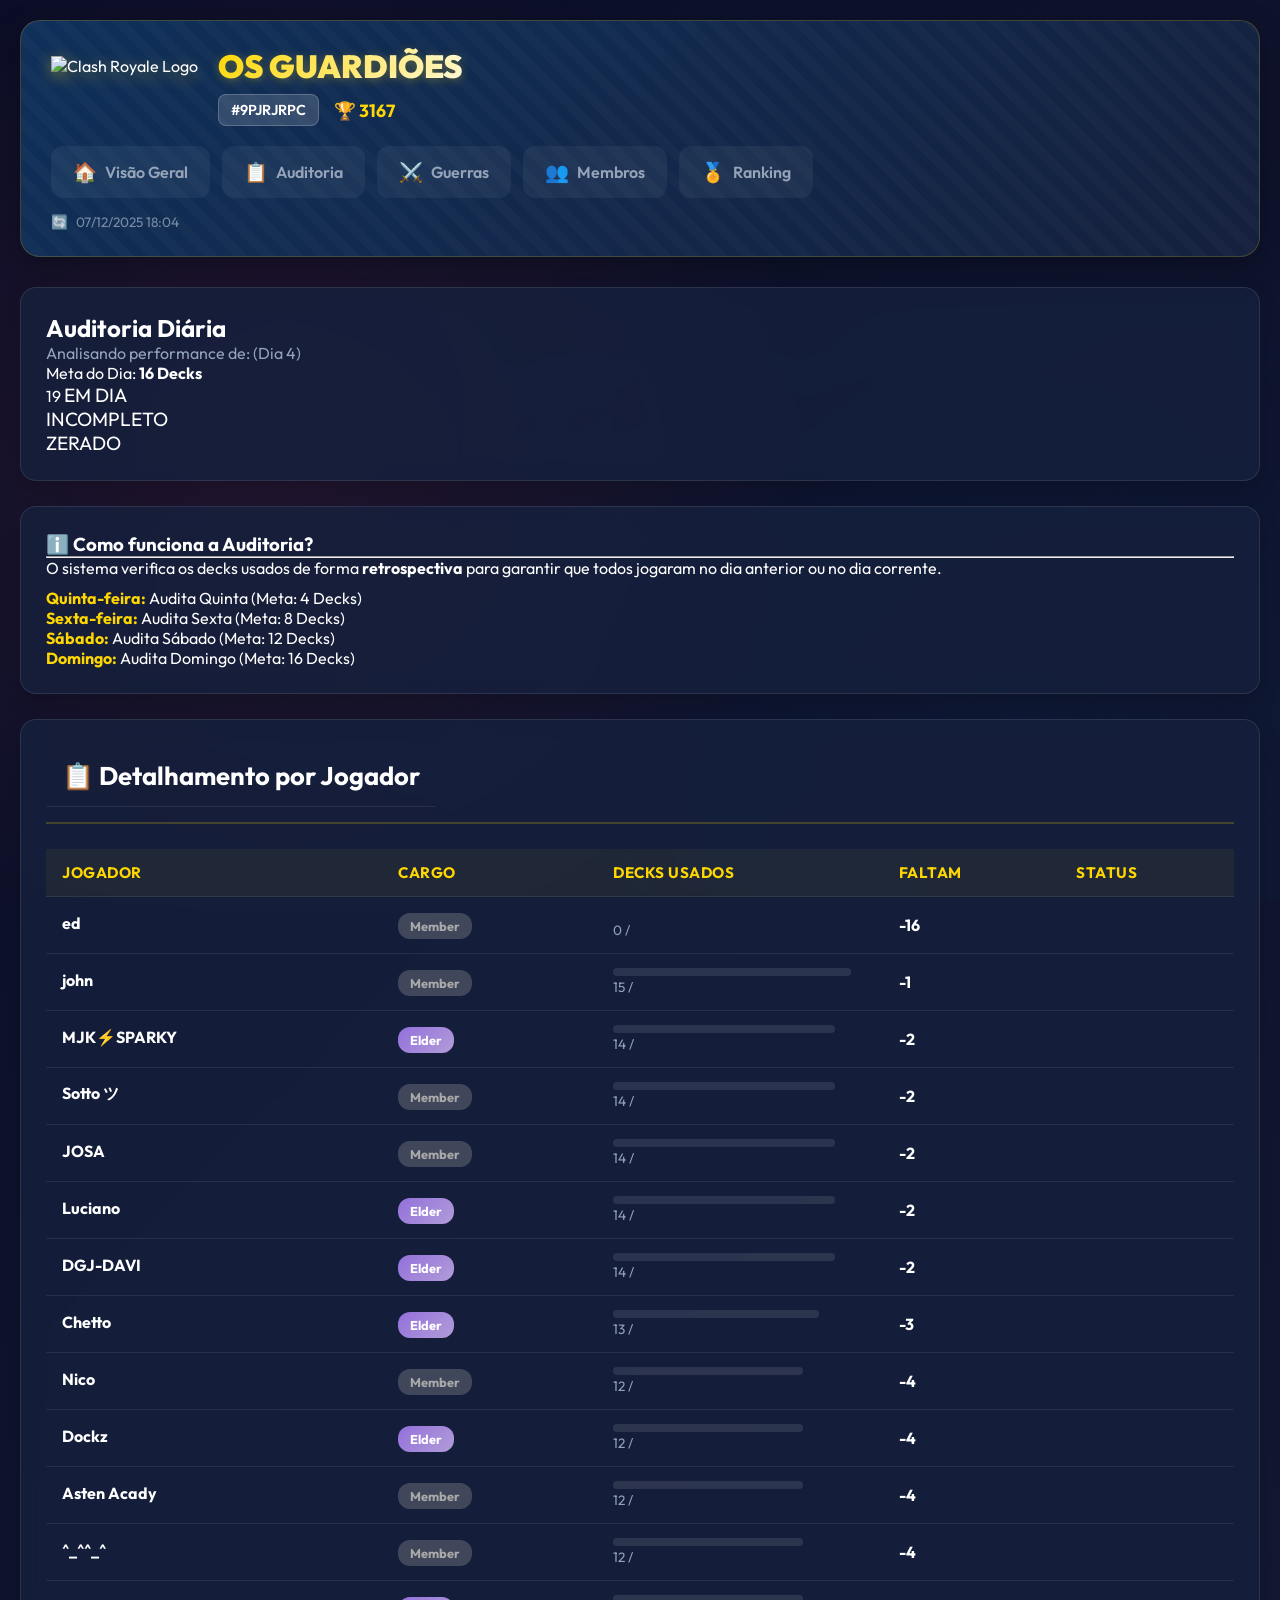
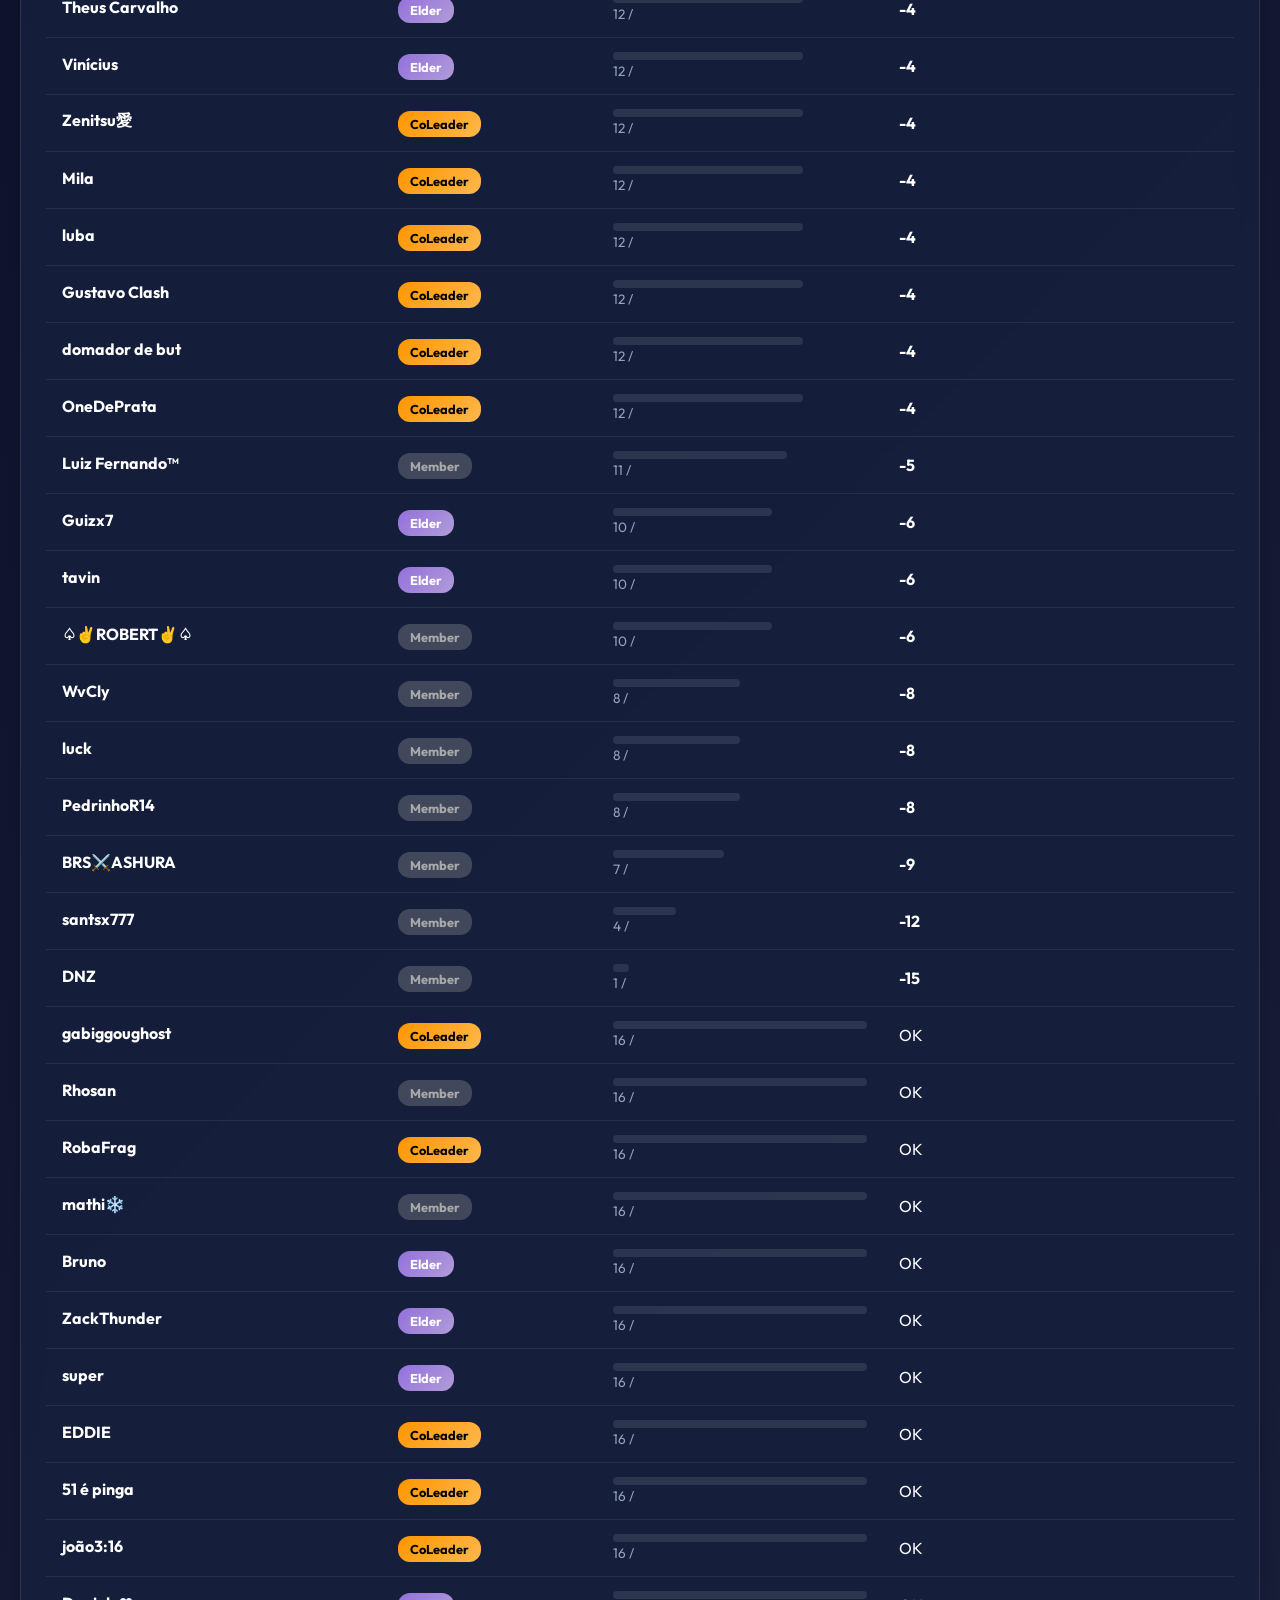
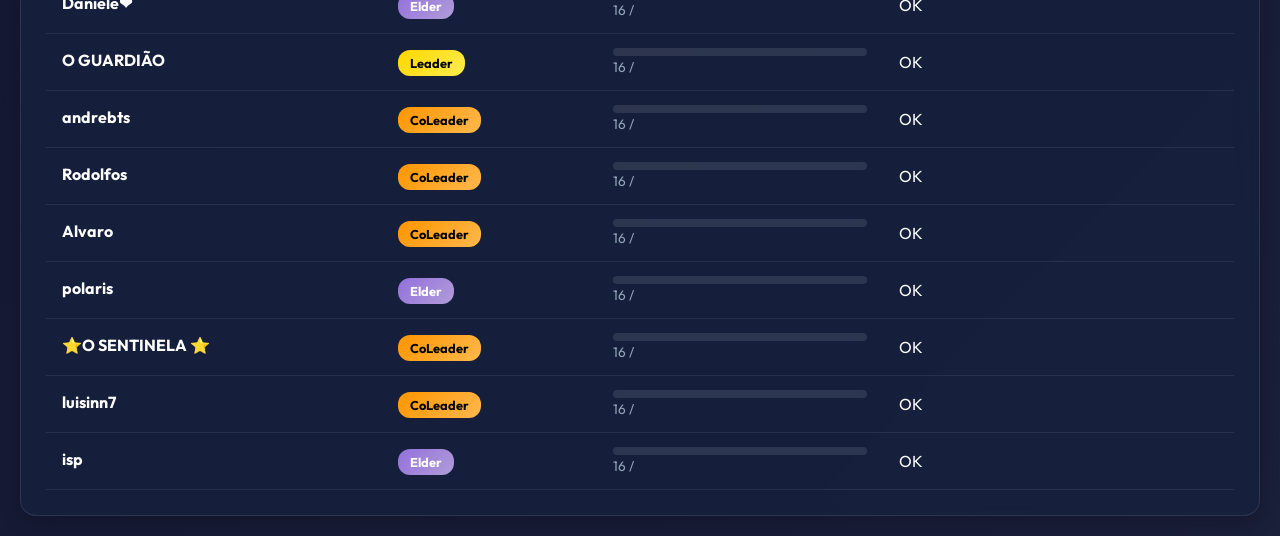
==== commit 88c4d0ea: "Update" ====
--- a/audit.html
+++ b/audit.html
@@ -52,7 +52,7 @@
     </nav>
     <div class="update-info">
         <span class="update-icon">🔄</span>
-        <span class="update-text">07/12/2025 18:02</span>
+        <span class="update-text">07/12/2025 18:04</span>
     </div>
 </header>
 
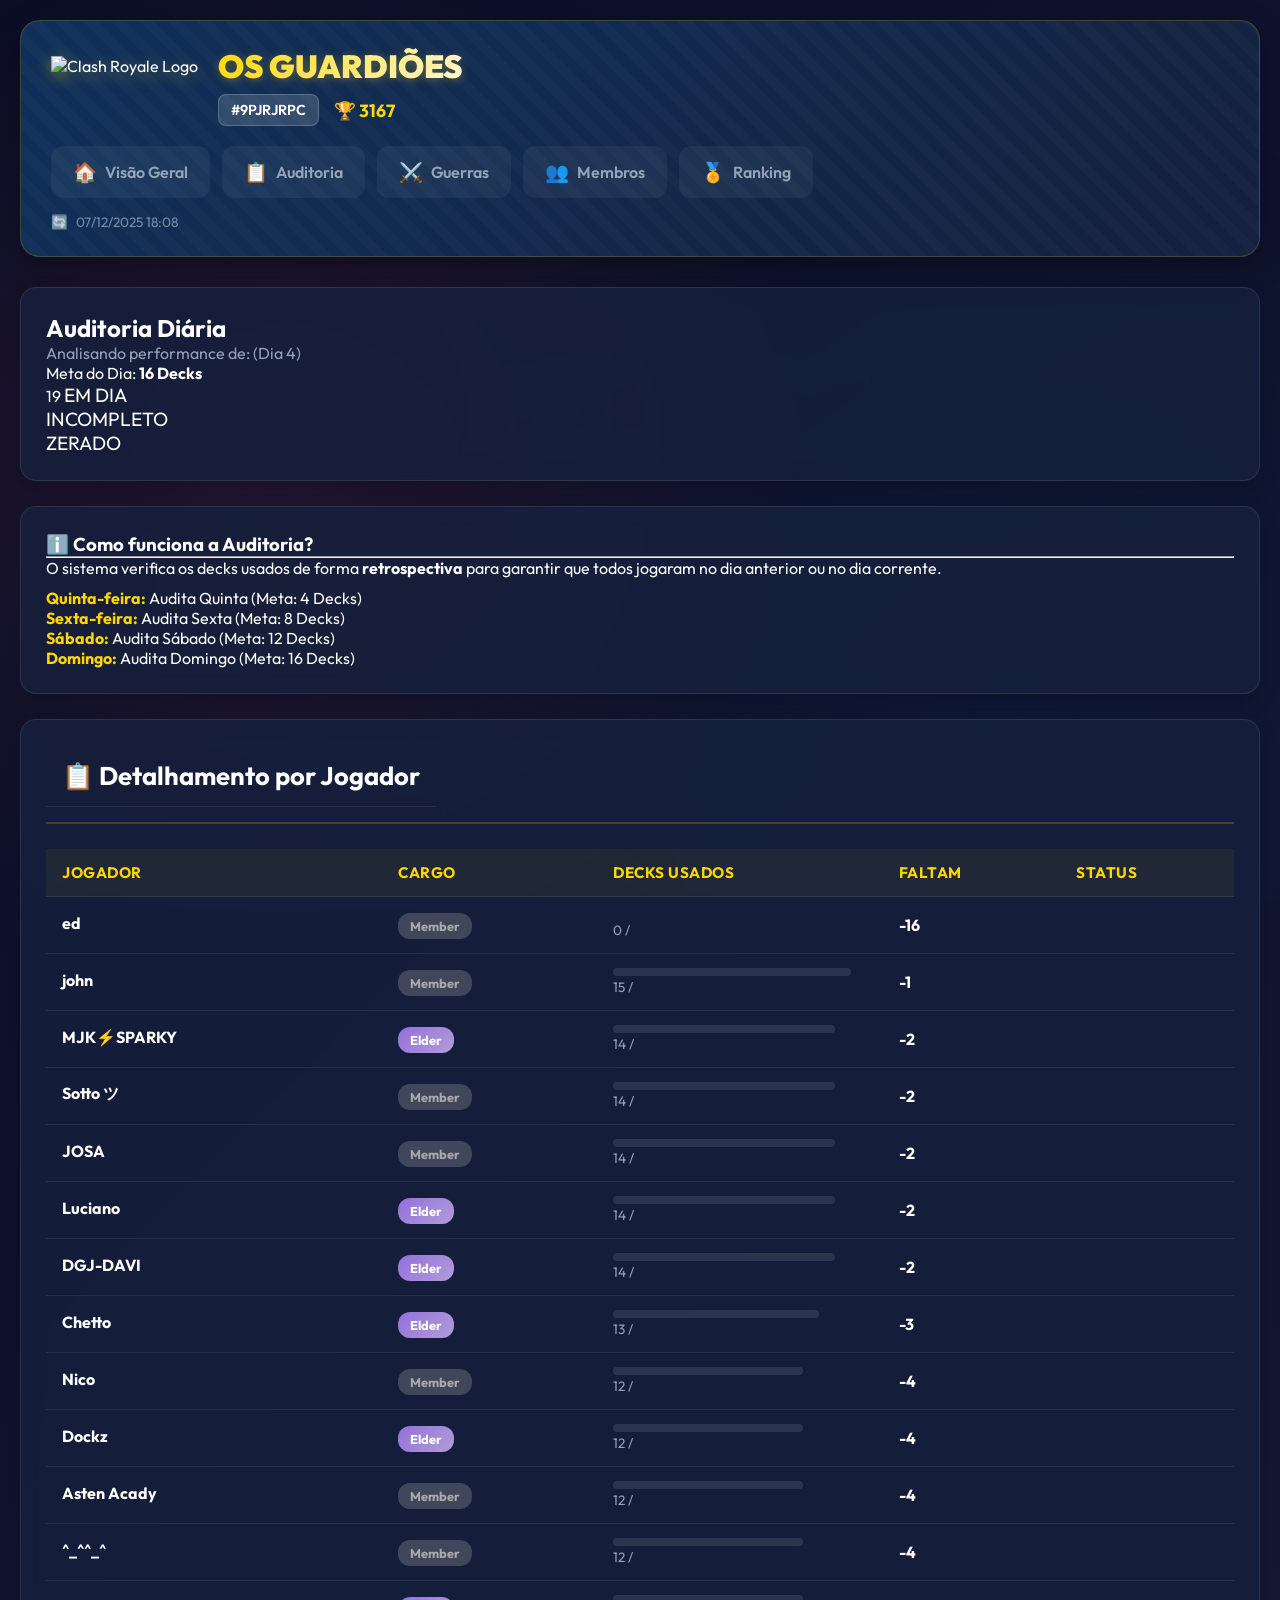
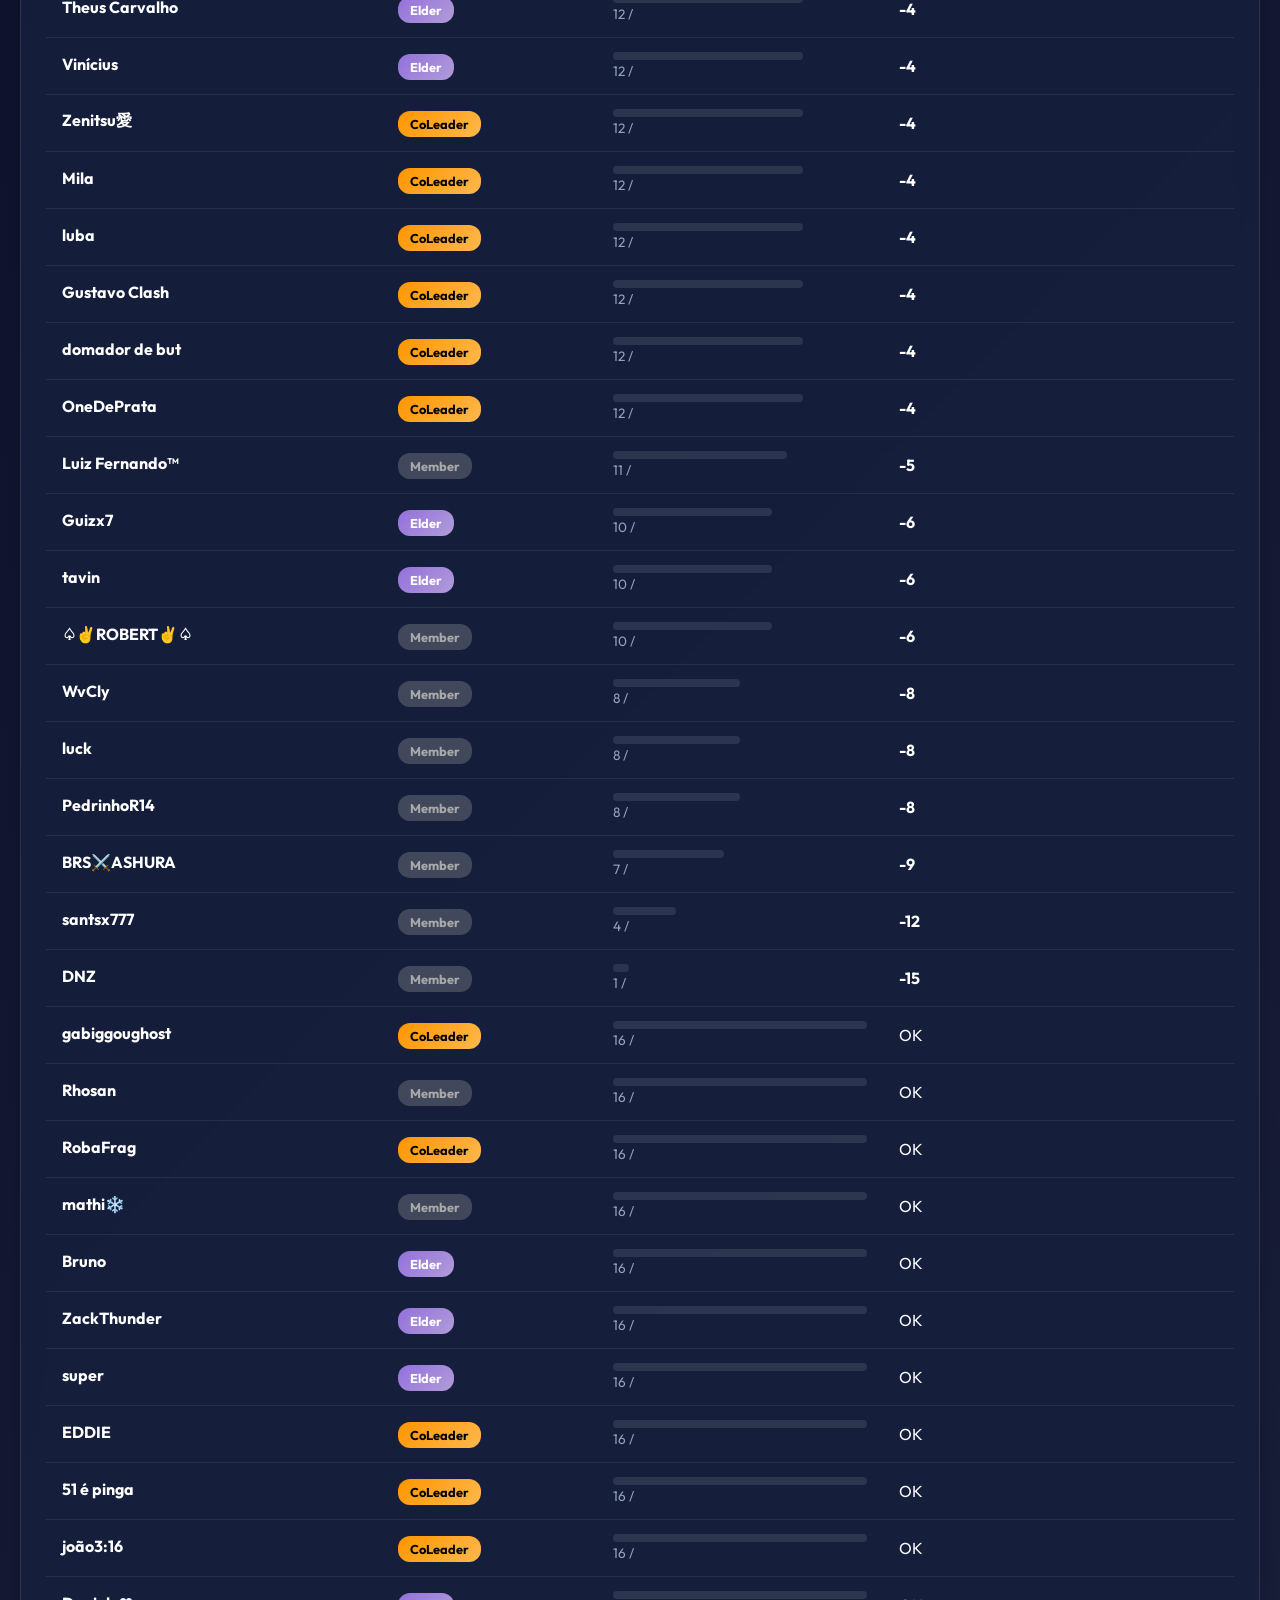
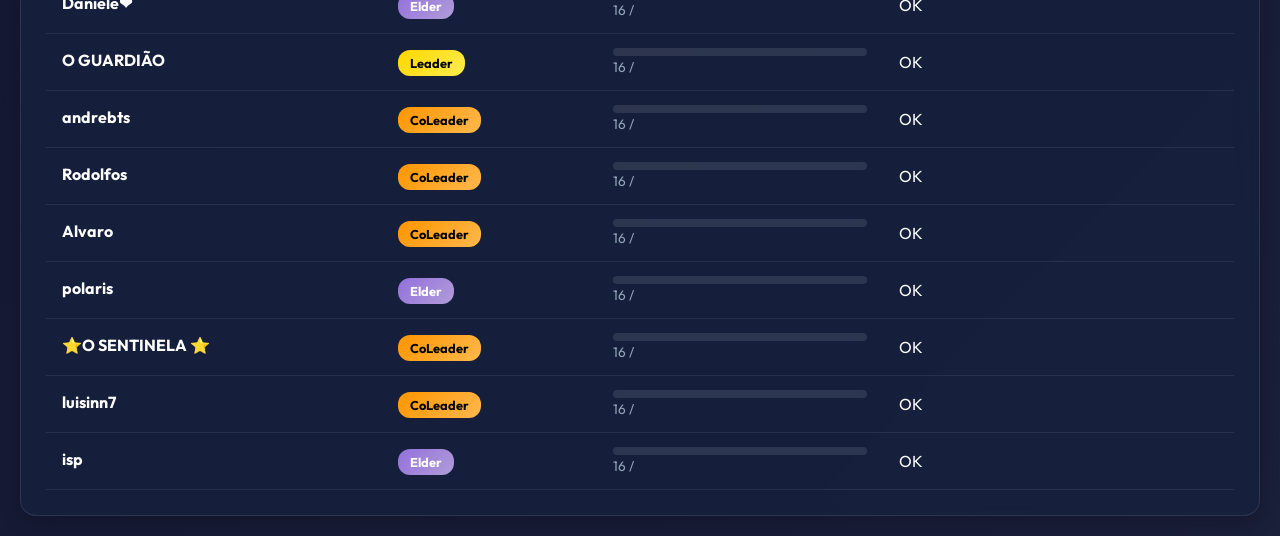
==== commit 9378225e: "Update" ====
--- a/audit.html
+++ b/audit.html
@@ -52,7 +52,7 @@
     </nav>
     <div class="update-info">
         <span class="update-icon">🔄</span>
-        <span class="update-text">07/12/2025 18:04</span>
+        <span class="update-text">07/12/2025 18:08</span>
     </div>
 </header>
 
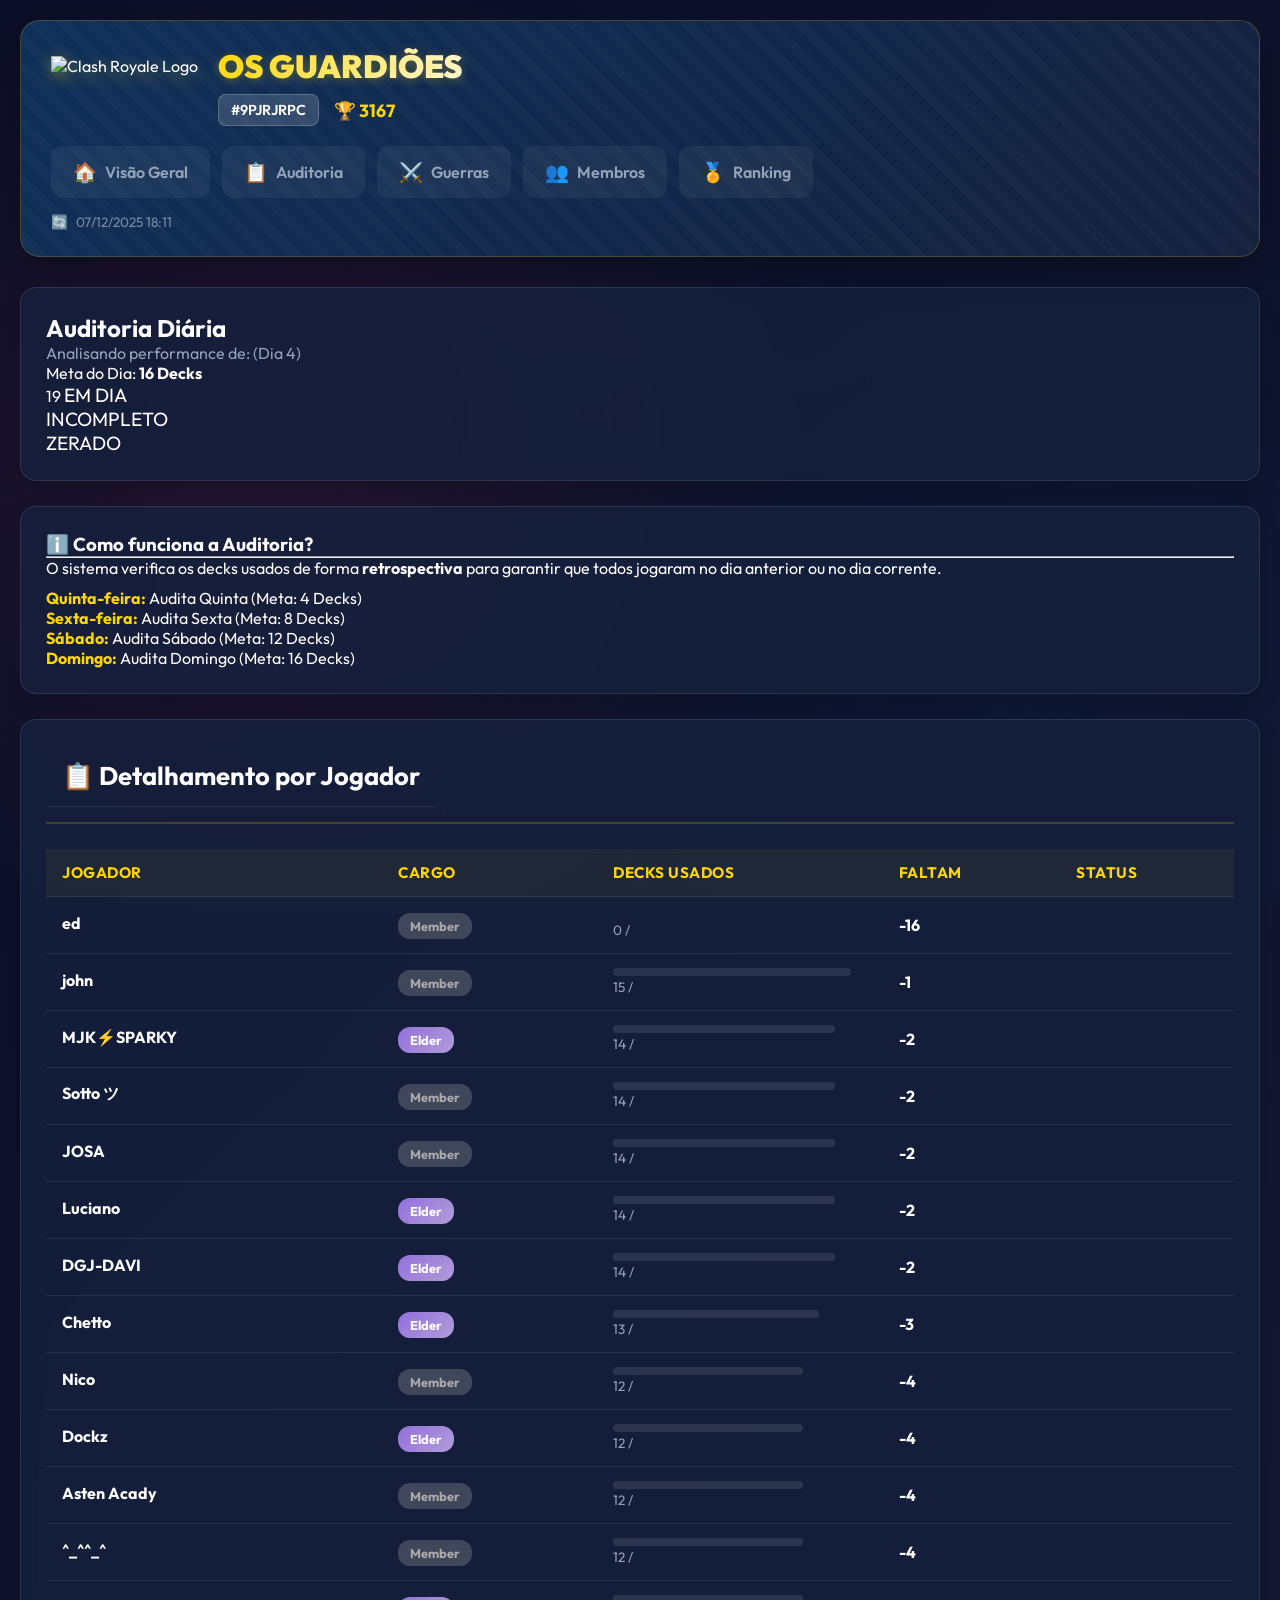
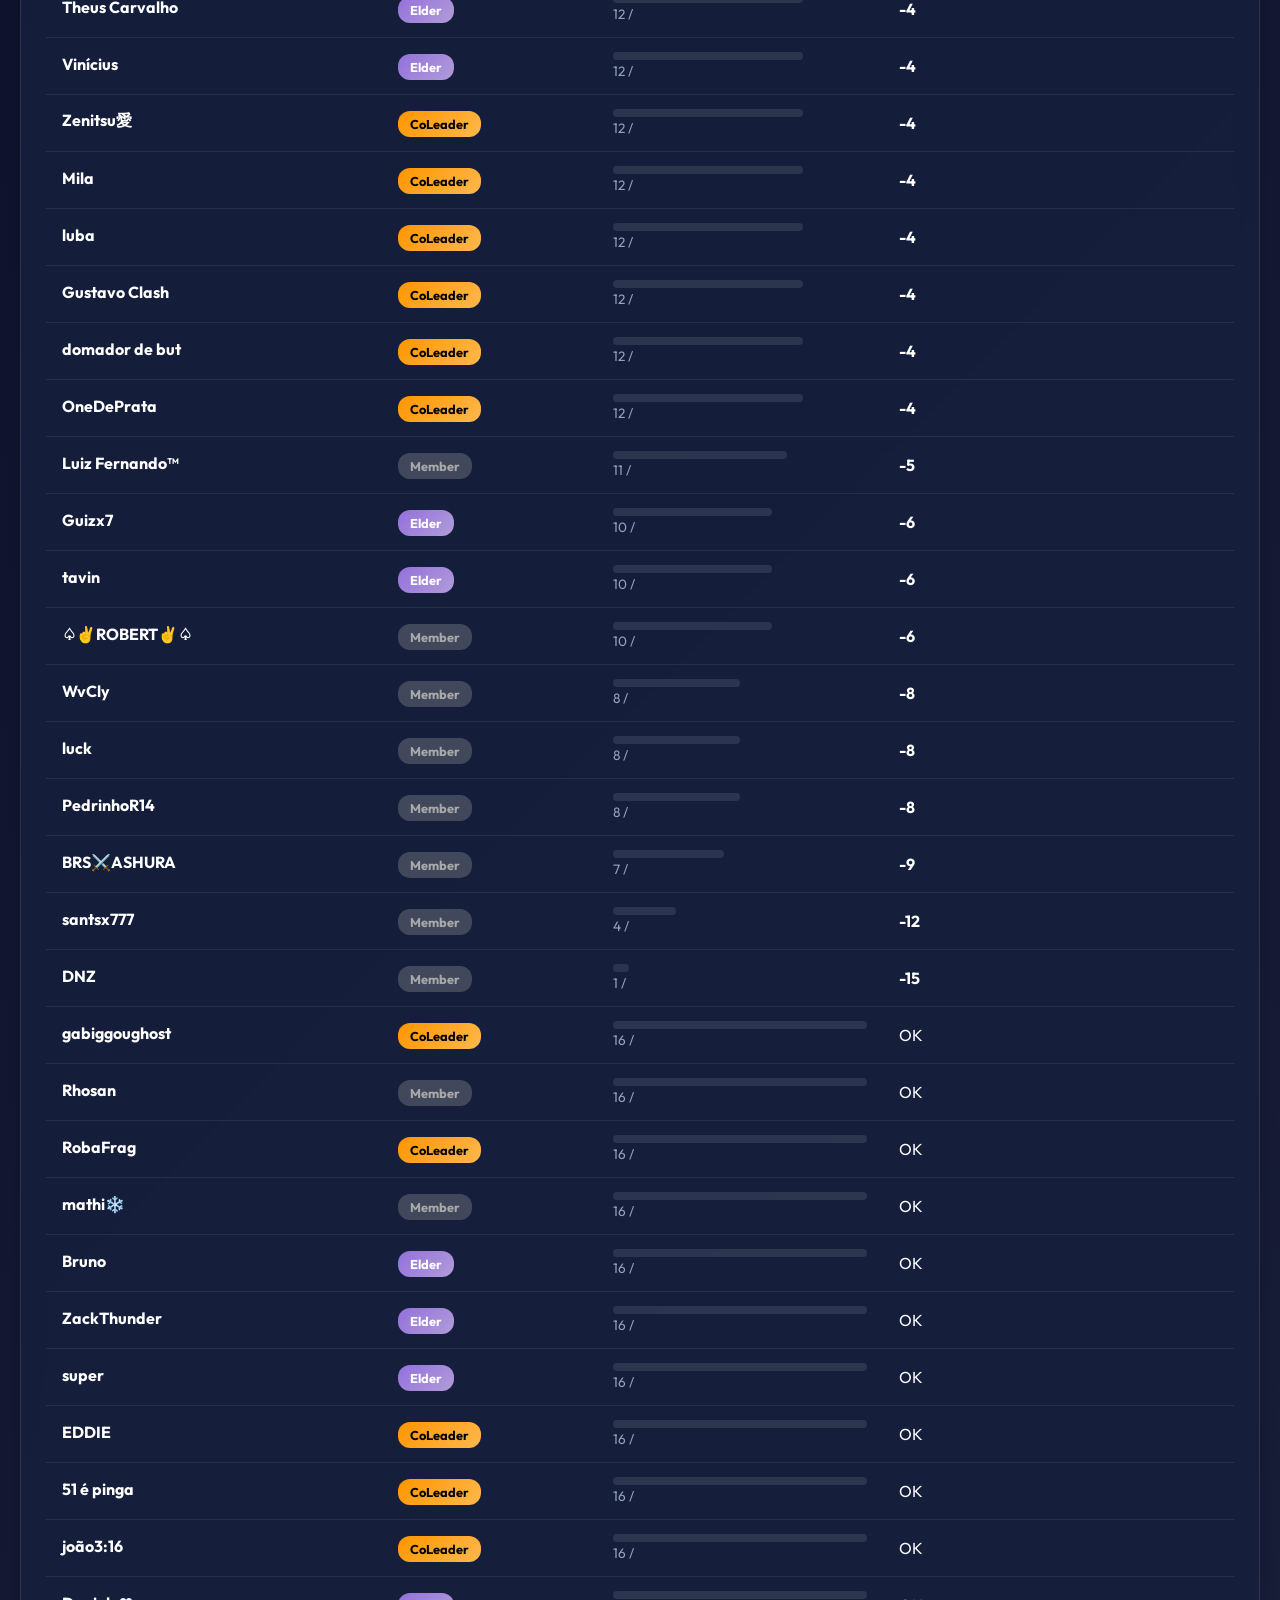
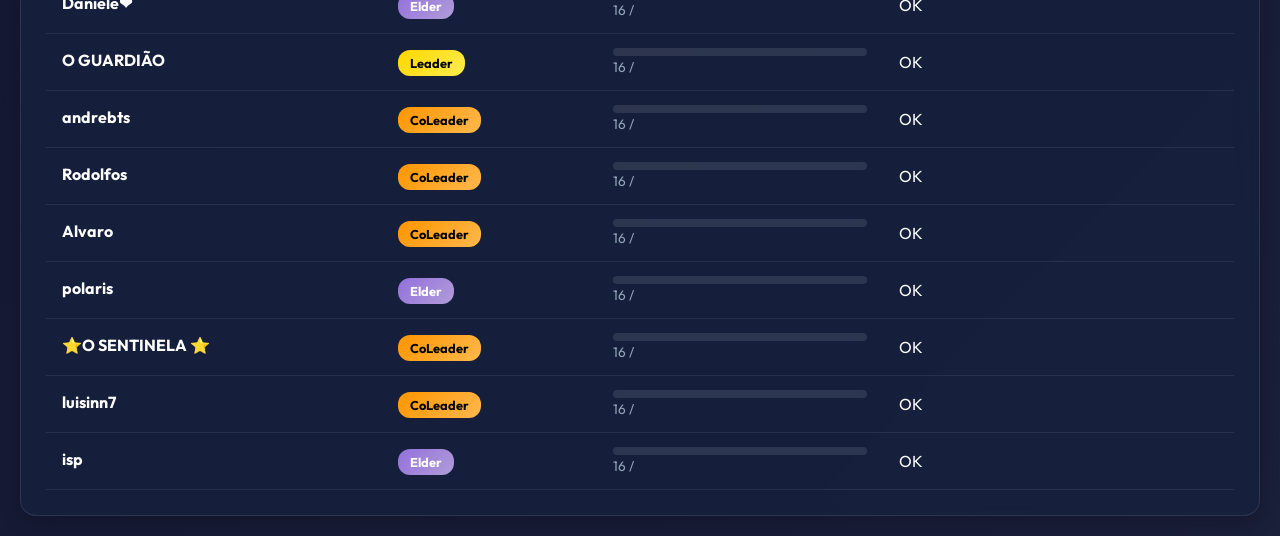
==== commit 9dd32bfc: "Update dashboard data" ====
--- a/audit.html
+++ b/audit.html
@@ -52,7 +52,7 @@
     </nav>
     <div class="update-info">
         <span class="update-icon">🔄</span>
-        <span class="update-text">07/12/2025 18:08</span>
+        <span class="update-text">07/12/2025 18:11</span>
     </div>
 </header>
 
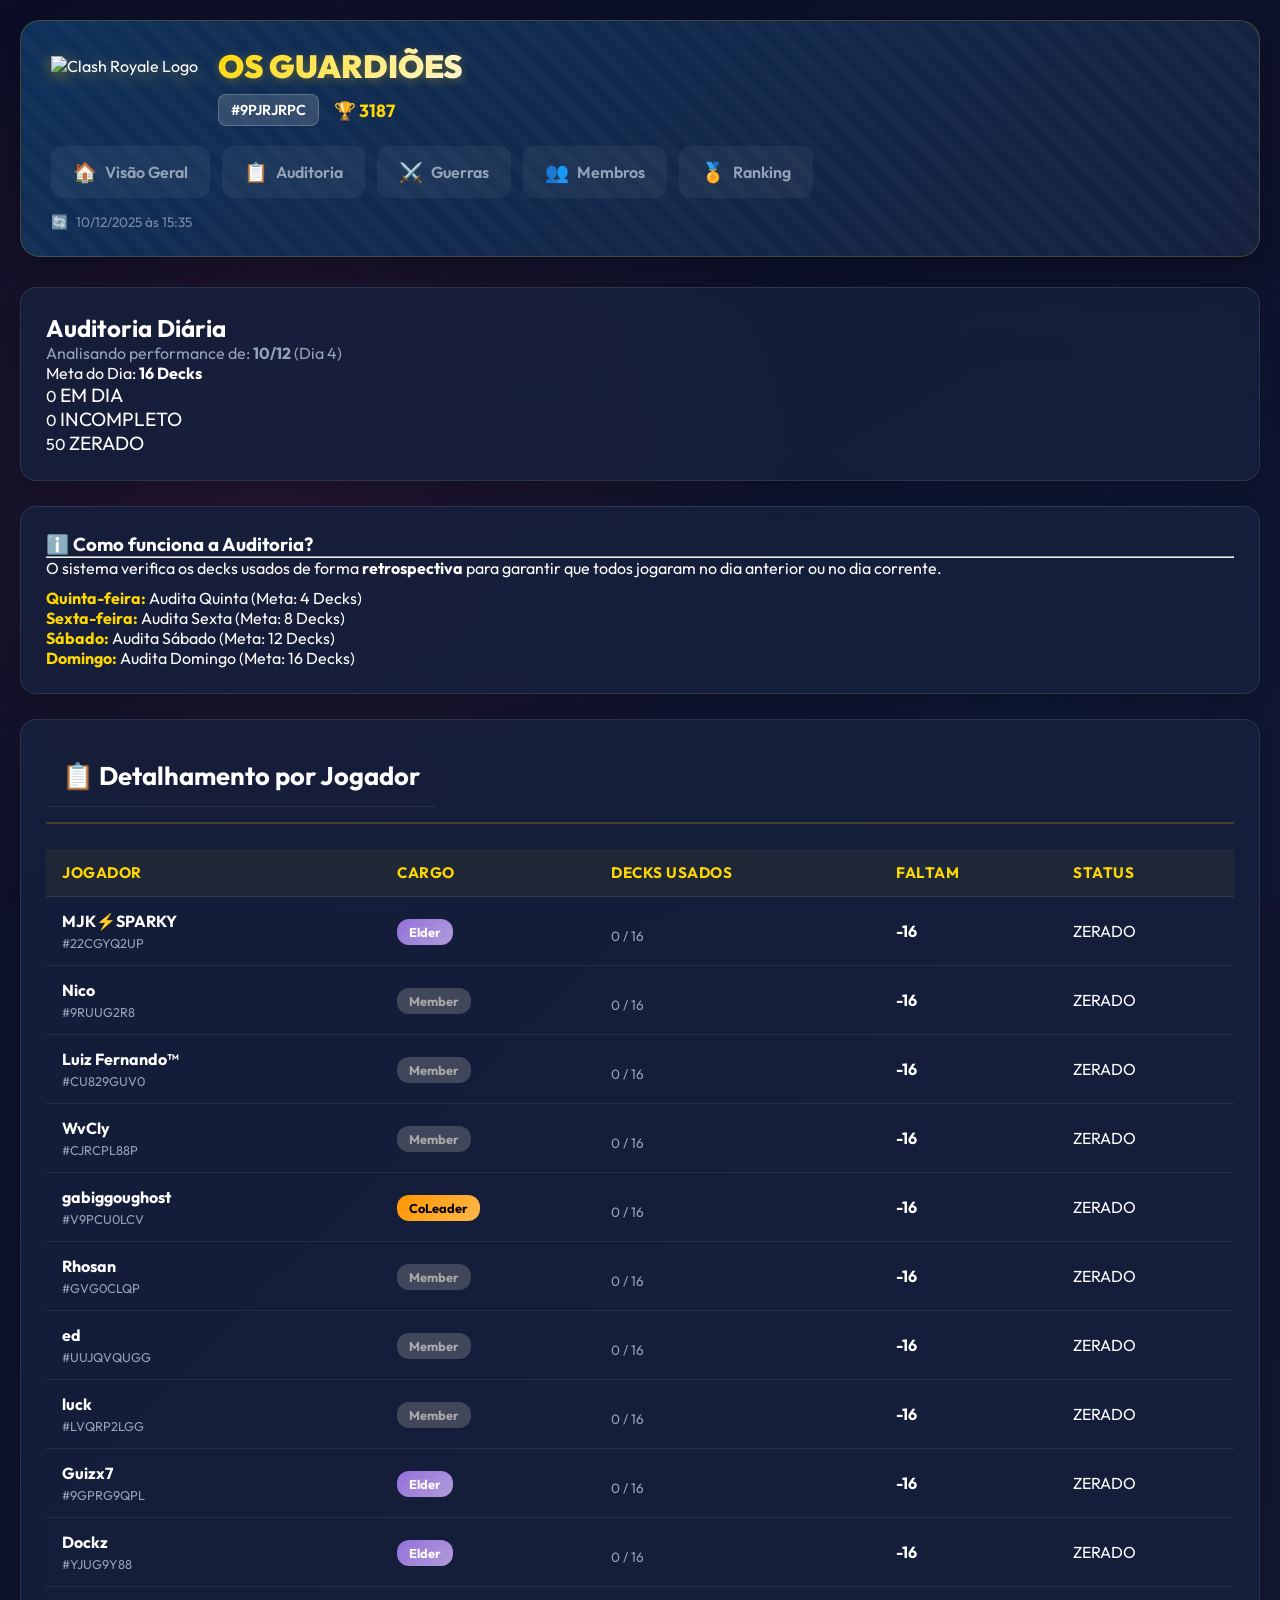
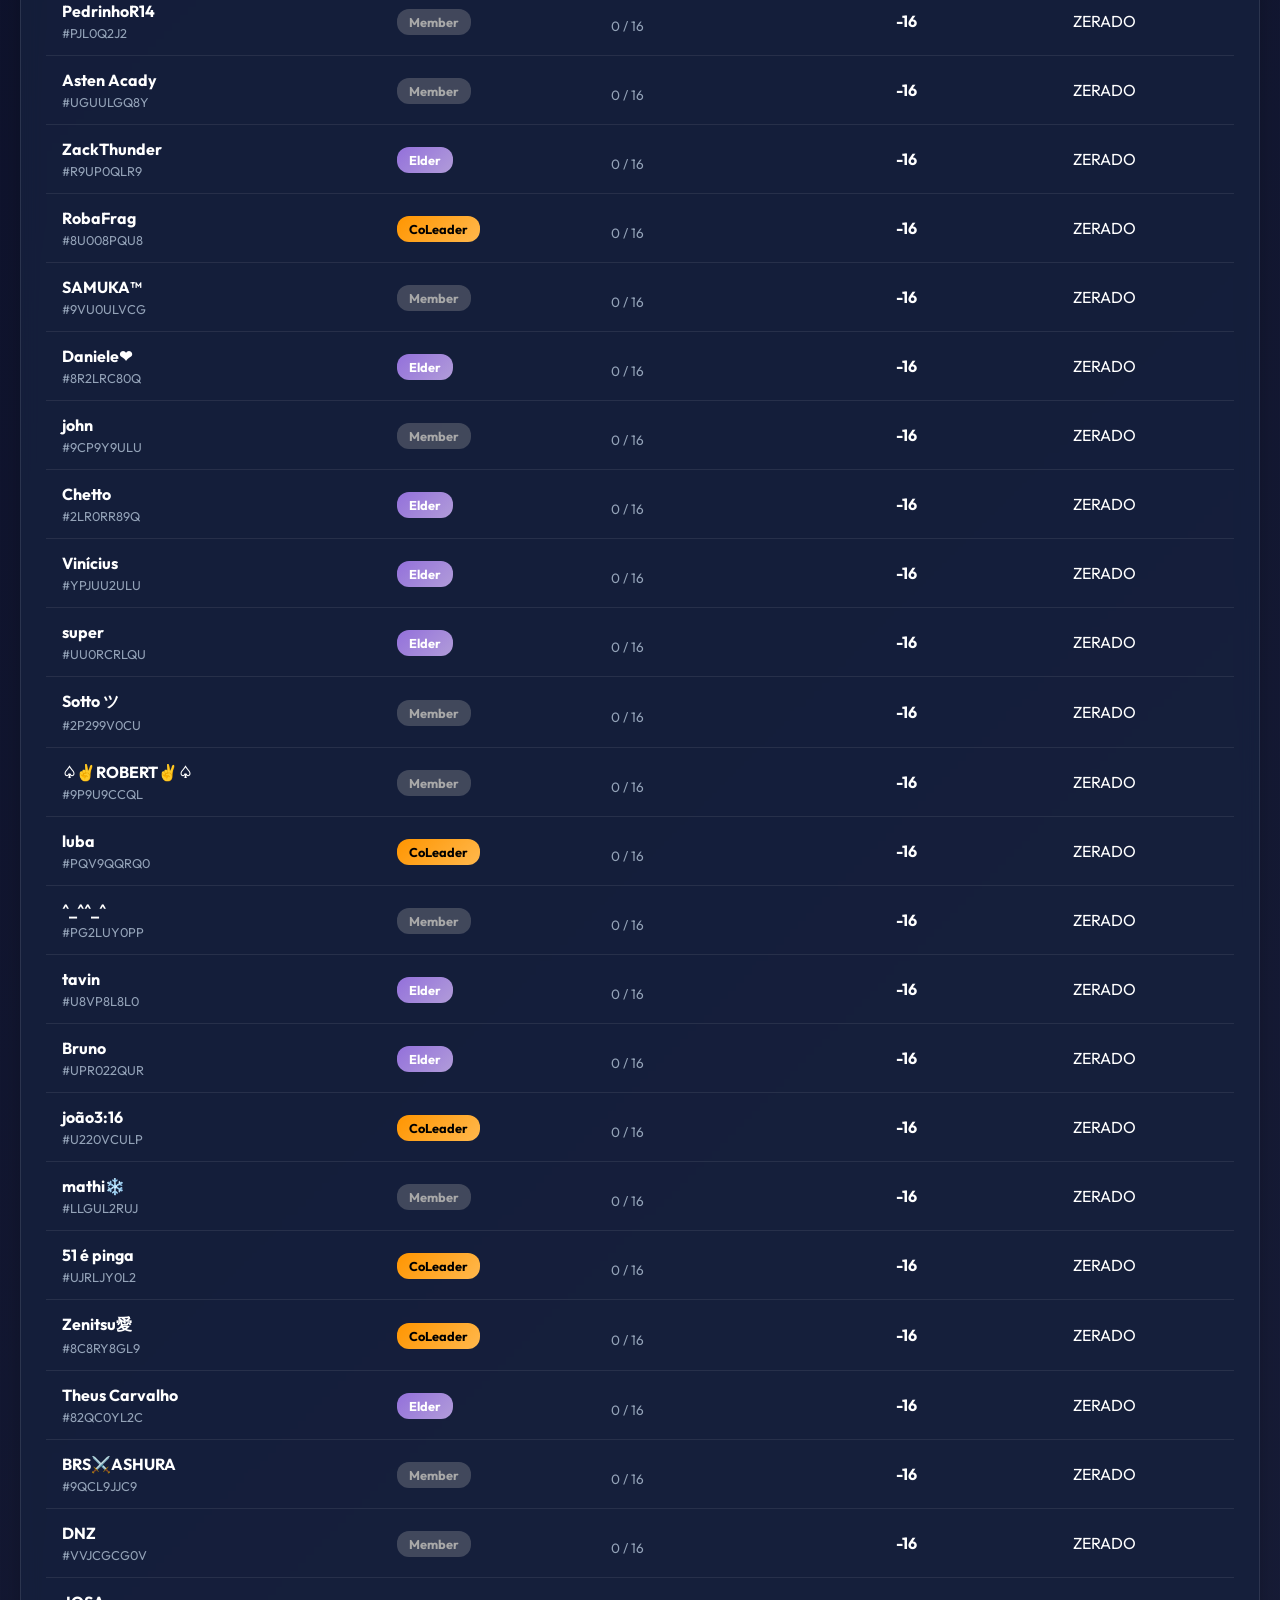
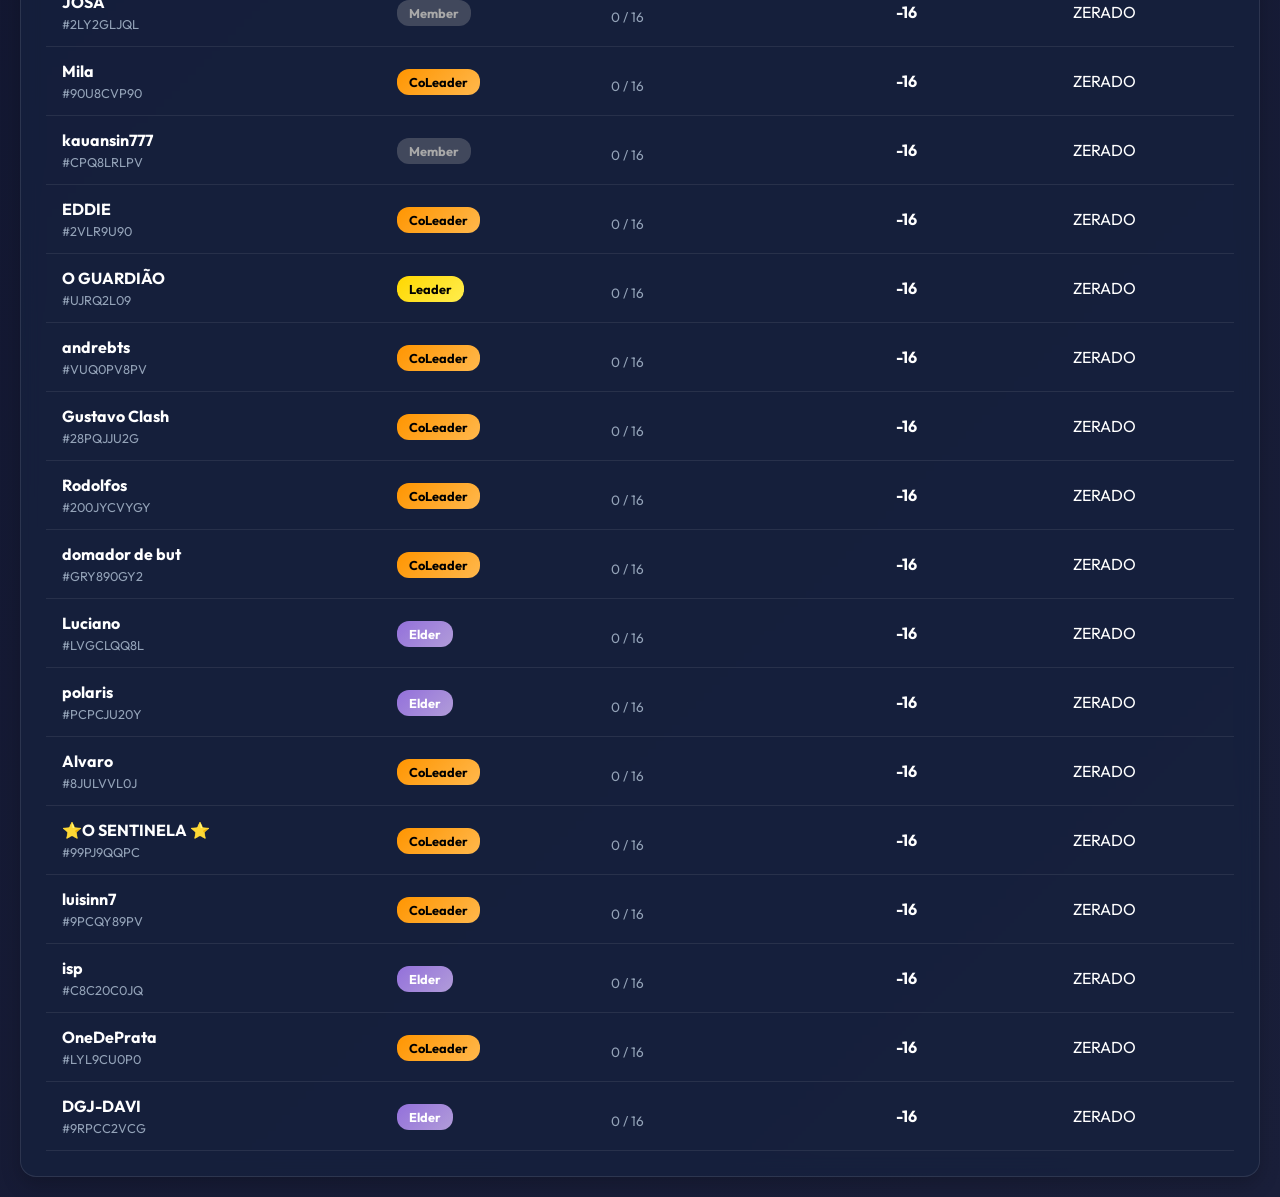
==== commit feba8826: "Feat: Architecture Split - Deep Data Fetching & Offline Generation" ====
--- a/audit.html
+++ b/audit.html
@@ -24,7 +24,7 @@
             <h1 class="clan-name">OS GUARDIÕES</h1>
             <div class="clan-meta">
                 <span class="clan-tag">#9PJRJRPC</span>
-                <span class="clan-trophies">🏆 3167</span>
+                <span class="clan-trophies">🏆 3187</span>
             </div>
         </div>
     </div>
@@ -52,7 +52,7 @@
     </nav>
     <div class="update-info">
         <span class="update-icon">🔄</span>
-        <span class="update-text">07/12/2025 18:11</span>
+        <span class="update-text">10/12/2025 às 15:35</span>
     </div>
 </header>
 
@@ -62,22 +62,22 @@
                 <div class="audit-header">
                     <div>
                         <h2>Auditoria Diária</h2>
-                        <p style="color: var(--text-muted);">Analisando performance de: <strong></strong>
+                        <p style="color: var(--text-muted);">Analisando performance de: <strong>10/12</strong>
                             (Dia 4)</p>
                         <div class="meta-tag">Meta do Dia: <strong>16 Decks</strong></div>
                     </div>
 
                     <div class="audit-stats-group">
                         <div class="stat-box success">
-                            <span class="stat-number">19</span>
+                            <span class="stat-number">0</span>
                             <span class="stat-label">EM DIA</span>
                         </div>
                         <div class="stat-box warning">
-                            <span class="stat-number"></span>
+                            <span class="stat-number">0</span>
                             <span class="stat-label">INCOMPLETO</span>
                         </div>
                         <div class="stat-box danger">
-                            <span class="stat-number"></span>
+                            <span class="stat-number">50</span>
                             <span class="stat-label">ZERADO</span>
                         </div>
                     </div>
@@ -117,1228 +117,1253 @@
                         </thead>
                         <tbody>
                             
-                            <tr class="row-">
+                            <tr class="row-danger">
+                                <td>
+                                    <div class="member-name">
+                                        <strong>MJK⚡️SPARKY</strong>
+                                        <span class="member-tag">#22CGYQ2UP</span>
+                                    </div>
+                                </td>
+                                <td><span class="role-badge elder">elder</span></td>
+                                <td>
+                                    <div class="progress-bar-container">
+                                        <div class="progress-bar" style="width: 0.0%;">
+                                        </div>
+                                        <span class="progress-text">0 / 16</span>
+                                    </div>
+                                </td>
+                                <td>
+                                    
+                                    <span style="color: var(--accent-red); font-weight: bold;">-16</span>
+                                    
+                                </td>
+                                <td>
+                                    <span class="status-badge danger">ZERADO</span>
+                                </td>
+                            </tr>
+                            
+                            <tr class="row-danger">
+                                <td>
+                                    <div class="member-name">
+                                        <strong>Nico</strong>
+                                        <span class="member-tag">#9RUUG2R8</span>
+                                    </div>
+                                </td>
+                                <td><span class="role-badge member">member</span></td>
+                                <td>
+                                    <div class="progress-bar-container">
+                                        <div class="progress-bar" style="width: 0.0%;">
+                                        </div>
+                                        <span class="progress-text">0 / 16</span>
+                                    </div>
+                                </td>
+                                <td>
+                                    
+                                    <span style="color: var(--accent-red); font-weight: bold;">-16</span>
+                                    
+                                </td>
+                                <td>
+                                    <span class="status-badge danger">ZERADO</span>
+                                </td>
+                            </tr>
+                            
+                            <tr class="row-danger">
+                                <td>
+                                    <div class="member-name">
+                                        <strong>Luiz Fernando™</strong>
+                                        <span class="member-tag">#CU829GUV0</span>
+                                    </div>
+                                </td>
+                                <td><span class="role-badge member">member</span></td>
+                                <td>
+                                    <div class="progress-bar-container">
+                                        <div class="progress-bar" style="width: 0.0%;">
+                                        </div>
+                                        <span class="progress-text">0 / 16</span>
+                                    </div>
+                                </td>
+                                <td>
+                                    
+                                    <span style="color: var(--accent-red); font-weight: bold;">-16</span>
+                                    
+                                </td>
+                                <td>
+                                    <span class="status-badge danger">ZERADO</span>
+                                </td>
+                            </tr>
+                            
+                            <tr class="row-danger">
+                                <td>
+                                    <div class="member-name">
+                                        <strong>WvCly</strong>
+                                        <span class="member-tag">#CJRCPL88P</span>
+                                    </div>
+                                </td>
+                                <td><span class="role-badge member">member</span></td>
+                                <td>
+                                    <div class="progress-bar-container">
+                                        <div class="progress-bar" style="width: 0.0%;">
+                                        </div>
+                                        <span class="progress-text">0 / 16</span>
+                                    </div>
+                                </td>
+                                <td>
+                                    
+                                    <span style="color: var(--accent-red); font-weight: bold;">-16</span>
+                                    
+                                </td>
+                                <td>
+                                    <span class="status-badge danger">ZERADO</span>
+                                </td>
+                            </tr>
+                            
+                            <tr class="row-danger">
+                                <td>
+                                    <div class="member-name">
+                                        <strong>gabiggoughost</strong>
+                                        <span class="member-tag">#V9PCU0LCV</span>
+                                    </div>
+                                </td>
+                                <td><span class="role-badge coLeader">coLeader</span></td>
+                                <td>
+                                    <div class="progress-bar-container">
+                                        <div class="progress-bar" style="width: 0.0%;">
+                                        </div>
+                                        <span class="progress-text">0 / 16</span>
+                                    </div>
+                                </td>
+                                <td>
+                                    
+                                    <span style="color: var(--accent-red); font-weight: bold;">-16</span>
+                                    
+                                </td>
+                                <td>
+                                    <span class="status-badge danger">ZERADO</span>
+                                </td>
+                            </tr>
+                            
+                            <tr class="row-danger">
+                                <td>
+                                    <div class="member-name">
+                                        <strong>Rhosan</strong>
+                                        <span class="member-tag">#GVG0CLQP</span>
+                                    </div>
+                                </td>
+                                <td><span class="role-badge member">member</span></td>
+                                <td>
+                                    <div class="progress-bar-container">
+                                        <div class="progress-bar" style="width: 0.0%;">
+                                        </div>
+                                        <span class="progress-text">0 / 16</span>
+                                    </div>
+                                </td>
+                                <td>
+                                    
+                                    <span style="color: var(--accent-red); font-weight: bold;">-16</span>
+                                    
+                                </td>
+                                <td>
+                                    <span class="status-badge danger">ZERADO</span>
+                                </td>
+                            </tr>
+                            
+                            <tr class="row-danger">
                                 <td>
                                     <div class="member-name">
                                         <strong>ed</strong>
-                                        <span class="member-tag"></span>
-                                    </div>
-                                </td>
-                                <td><span class="role-badge member">member</span></td>
-                                <td>
-                                    <div class="progress-bar-container">
-                                        <div class="progress-bar" style="width: 0.0%;">
-                                        </div>
-                                        <span class="progress-text">0 / </span>
-                                    </div>
-                                </td>
-                                <td>
-                                    
-                                    <span style="color: var(--accent-red); font-weight: bold;">-16</span>
-                                    
-                                </td>
-                                <td>
-                                    <span class="status-badge "></span>
-                                </td>
-                            </tr>
-                            
-                            <tr class="row-">
+                                        <span class="member-tag">#UUJQVQUGG</span>
+                                    </div>
+                                </td>
+                                <td><span class="role-badge member">member</span></td>
+                                <td>
+                                    <div class="progress-bar-container">
+                                        <div class="progress-bar" style="width: 0.0%;">
+                                        </div>
+                                        <span class="progress-text">0 / 16</span>
+                                    </div>
+                                </td>
+                                <td>
+                                    
+                                    <span style="color: var(--accent-red); font-weight: bold;">-16</span>
+                                    
+                                </td>
+                                <td>
+                                    <span class="status-badge danger">ZERADO</span>
+                                </td>
+                            </tr>
+                            
+                            <tr class="row-danger">
+                                <td>
+                                    <div class="member-name">
+                                        <strong>luck</strong>
+                                        <span class="member-tag">#LVQRP2LGG</span>
+                                    </div>
+                                </td>
+                                <td><span class="role-badge member">member</span></td>
+                                <td>
+                                    <div class="progress-bar-container">
+                                        <div class="progress-bar" style="width: 0.0%;">
+                                        </div>
+                                        <span class="progress-text">0 / 16</span>
+                                    </div>
+                                </td>
+                                <td>
+                                    
+                                    <span style="color: var(--accent-red); font-weight: bold;">-16</span>
+                                    
+                                </td>
+                                <td>
+                                    <span class="status-badge danger">ZERADO</span>
+                                </td>
+                            </tr>
+                            
+                            <tr class="row-danger">
+                                <td>
+                                    <div class="member-name">
+                                        <strong>Guizx7</strong>
+                                        <span class="member-tag">#9GPRG9QPL</span>
+                                    </div>
+                                </td>
+                                <td><span class="role-badge elder">elder</span></td>
+                                <td>
+                                    <div class="progress-bar-container">
+                                        <div class="progress-bar" style="width: 0.0%;">
+                                        </div>
+                                        <span class="progress-text">0 / 16</span>
+                                    </div>
+                                </td>
+                                <td>
+                                    
+                                    <span style="color: var(--accent-red); font-weight: bold;">-16</span>
+                                    
+                                </td>
+                                <td>
+                                    <span class="status-badge danger">ZERADO</span>
+                                </td>
+                            </tr>
+                            
+                            <tr class="row-danger">
+                                <td>
+                                    <div class="member-name">
+                                        <strong>Dockz</strong>
+                                        <span class="member-tag">#YJUG9Y88</span>
+                                    </div>
+                                </td>
+                                <td><span class="role-badge elder">elder</span></td>
+                                <td>
+                                    <div class="progress-bar-container">
+                                        <div class="progress-bar" style="width: 0.0%;">
+                                        </div>
+                                        <span class="progress-text">0 / 16</span>
+                                    </div>
+                                </td>
+                                <td>
+                                    
+                                    <span style="color: var(--accent-red); font-weight: bold;">-16</span>
+                                    
+                                </td>
+                                <td>
+                                    <span class="status-badge danger">ZERADO</span>
+                                </td>
+                            </tr>
+                            
+                            <tr class="row-danger">
+                                <td>
+                                    <div class="member-name">
+                                        <strong>PedrinhoR14</strong>
+                                        <span class="member-tag">#PJL0Q2J2</span>
+                                    </div>
+                                </td>
+                                <td><span class="role-badge member">member</span></td>
+                                <td>
+                                    <div class="progress-bar-container">
+                                        <div class="progress-bar" style="width: 0.0%;">
+                                        </div>
+                                        <span class="progress-text">0 / 16</span>
+                                    </div>
+                                </td>
+                                <td>
+                                    
+                                    <span style="color: var(--accent-red); font-weight: bold;">-16</span>
+                                    
+                                </td>
+                                <td>
+                                    <span class="status-badge danger">ZERADO</span>
+                                </td>
+                            </tr>
+                            
+                            <tr class="row-danger">
+                                <td>
+                                    <div class="member-name">
+                                        <strong>Asten Acady</strong>
+                                        <span class="member-tag">#UGUULGQ8Y</span>
+                                    </div>
+                                </td>
+                                <td><span class="role-badge member">member</span></td>
+                                <td>
+                                    <div class="progress-bar-container">
+                                        <div class="progress-bar" style="width: 0.0%;">
+                                        </div>
+                                        <span class="progress-text">0 / 16</span>
+                                    </div>
+                                </td>
+                                <td>
+                                    
+                                    <span style="color: var(--accent-red); font-weight: bold;">-16</span>
+                                    
+                                </td>
+                                <td>
+                                    <span class="status-badge danger">ZERADO</span>
+                                </td>
+                            </tr>
+                            
+                            <tr class="row-danger">
+                                <td>
+                                    <div class="member-name">
+                                        <strong>ZackThunder</strong>
+                                        <span class="member-tag">#R9UP0QLR9</span>
+                                    </div>
+                                </td>
+                                <td><span class="role-badge elder">elder</span></td>
+                                <td>
+                                    <div class="progress-bar-container">
+                                        <div class="progress-bar" style="width: 0.0%;">
+                                        </div>
+                                        <span class="progress-text">0 / 16</span>
+                                    </div>
+                                </td>
+                                <td>
+                                    
+                                    <span style="color: var(--accent-red); font-weight: bold;">-16</span>
+                                    
+                                </td>
+                                <td>
+                                    <span class="status-badge danger">ZERADO</span>
+                                </td>
+                            </tr>
+                            
+                            <tr class="row-danger">
+                                <td>
+                                    <div class="member-name">
+                                        <strong>RobaFrag</strong>
+                                        <span class="member-tag">#8U008PQU8</span>
+                                    </div>
+                                </td>
+                                <td><span class="role-badge coLeader">coLeader</span></td>
+                                <td>
+                                    <div class="progress-bar-container">
+                                        <div class="progress-bar" style="width: 0.0%;">
+                                        </div>
+                                        <span class="progress-text">0 / 16</span>
+                                    </div>
+                                </td>
+                                <td>
+                                    
+                                    <span style="color: var(--accent-red); font-weight: bold;">-16</span>
+                                    
+                                </td>
+                                <td>
+                                    <span class="status-badge danger">ZERADO</span>
+                                </td>
+                            </tr>
+                            
+                            <tr class="row-danger">
+                                <td>
+                                    <div class="member-name">
+                                        <strong>SAMUKA™</strong>
+                                        <span class="member-tag">#9VU0ULVCG</span>
+                                    </div>
+                                </td>
+                                <td><span class="role-badge member">member</span></td>
+                                <td>
+                                    <div class="progress-bar-container">
+                                        <div class="progress-bar" style="width: 0.0%;">
+                                        </div>
+                                        <span class="progress-text">0 / 16</span>
+                                    </div>
+                                </td>
+                                <td>
+                                    
+                                    <span style="color: var(--accent-red); font-weight: bold;">-16</span>
+                                    
+                                </td>
+                                <td>
+                                    <span class="status-badge danger">ZERADO</span>
+                                </td>
+                            </tr>
+                            
+                            <tr class="row-danger">
+                                <td>
+                                    <div class="member-name">
+                                        <strong>Daniele❤</strong>
+                                        <span class="member-tag">#8R2LRC80Q</span>
+                                    </div>
+                                </td>
+                                <td><span class="role-badge elder">elder</span></td>
+                                <td>
+                                    <div class="progress-bar-container">
+                                        <div class="progress-bar" style="width: 0.0%;">
+                                        </div>
+                                        <span class="progress-text">0 / 16</span>
+                                    </div>
+                                </td>
+                                <td>
+                                    
+                                    <span style="color: var(--accent-red); font-weight: bold;">-16</span>
+                                    
+                                </td>
+                                <td>
+                                    <span class="status-badge danger">ZERADO</span>
+                                </td>
+                            </tr>
+                            
+                            <tr class="row-danger">
                                 <td>
                                     <div class="member-name">
                                         <strong>john</strong>
-                                        <span class="member-tag"></span>
-                                    </div>
-                                </td>
-                                <td><span class="role-badge member">member</span></td>
-                                <td>
-                                    <div class="progress-bar-container">
-                                        <div class="progress-bar" style="width: 93.75%;">
-                                        </div>
-                                        <span class="progress-text">15 / </span>
-                                    </div>
-                                </td>
-                                <td>
-                                    
-                                    <span style="color: var(--accent-red); font-weight: bold;">-1</span>
-                                    
-                                </td>
-                                <td>
-                                    <span class="status-badge "></span>
-                                </td>
-                            </tr>
-                            
-                            <tr class="row-">
-                                <td>
-                                    <div class="member-name">
-                                        <strong>MJK⚡️SPARKY</strong>
-                                        <span class="member-tag"></span>
-                                    </div>
-                                </td>
-                                <td><span class="role-badge elder">elder</span></td>
-                                <td>
-                                    <div class="progress-bar-container">
-                                        <div class="progress-bar" style="width: 87.5%;">
-                                        </div>
-                                        <span class="progress-text">14 / </span>
-                                    </div>
-                                </td>
-                                <td>
-                                    
-                                    <span style="color: var(--accent-red); font-weight: bold;">-2</span>
-                                    
-                                </td>
-                                <td>
-                                    <span class="status-badge "></span>
-                                </td>
-                            </tr>
-                            
-                            <tr class="row-">
+                                        <span class="member-tag">#9CP9Y9ULU</span>
+                                    </div>
+                                </td>
+                                <td><span class="role-badge member">member</span></td>
+                                <td>
+                                    <div class="progress-bar-container">
+                                        <div class="progress-bar" style="width: 0.0%;">
+                                        </div>
+                                        <span class="progress-text">0 / 16</span>
+                                    </div>
+                                </td>
+                                <td>
+                                    
+                                    <span style="color: var(--accent-red); font-weight: bold;">-16</span>
+                                    
+                                </td>
+                                <td>
+                                    <span class="status-badge danger">ZERADO</span>
+                                </td>
+                            </tr>
+                            
+                            <tr class="row-danger">
+                                <td>
+                                    <div class="member-name">
+                                        <strong>Chetto</strong>
+                                        <span class="member-tag">#2LR0RR89Q</span>
+                                    </div>
+                                </td>
+                                <td><span class="role-badge elder">elder</span></td>
+                                <td>
+                                    <div class="progress-bar-container">
+                                        <div class="progress-bar" style="width: 0.0%;">
+                                        </div>
+                                        <span class="progress-text">0 / 16</span>
+                                    </div>
+                                </td>
+                                <td>
+                                    
+                                    <span style="color: var(--accent-red); font-weight: bold;">-16</span>
+                                    
+                                </td>
+                                <td>
+                                    <span class="status-badge danger">ZERADO</span>
+                                </td>
+                            </tr>
+                            
+                            <tr class="row-danger">
+                                <td>
+                                    <div class="member-name">
+                                        <strong>Vinícius</strong>
+                                        <span class="member-tag">#YPJUU2ULU</span>
+                                    </div>
+                                </td>
+                                <td><span class="role-badge elder">elder</span></td>
+                                <td>
+                                    <div class="progress-bar-container">
+                                        <div class="progress-bar" style="width: 0.0%;">
+                                        </div>
+                                        <span class="progress-text">0 / 16</span>
+                                    </div>
+                                </td>
+                                <td>
+                                    
+                                    <span style="color: var(--accent-red); font-weight: bold;">-16</span>
+                                    
+                                </td>
+                                <td>
+                                    <span class="status-badge danger">ZERADO</span>
+                                </td>
+                            </tr>
+                            
+                            <tr class="row-danger">
+                                <td>
+                                    <div class="member-name">
+                                        <strong>super</strong>
+                                        <span class="member-tag">#UU0RCRLQU</span>
+                                    </div>
+                                </td>
+                                <td><span class="role-badge elder">elder</span></td>
+                                <td>
+                                    <div class="progress-bar-container">
+                                        <div class="progress-bar" style="width: 0.0%;">
+                                        </div>
+                                        <span class="progress-text">0 / 16</span>
+                                    </div>
+                                </td>
+                                <td>
+                                    
+                                    <span style="color: var(--accent-red); font-weight: bold;">-16</span>
+                                    
+                                </td>
+                                <td>
+                                    <span class="status-badge danger">ZERADO</span>
+                                </td>
+                            </tr>
+                            
+                            <tr class="row-danger">
                                 <td>
                                     <div class="member-name">
                                         <strong>Sotto ツ</strong>
-                                        <span class="member-tag"></span>
-                                    </div>
-                                </td>
-                                <td><span class="role-badge member">member</span></td>
-                                <td>
-                                    <div class="progress-bar-container">
-                                        <div class="progress-bar" style="width: 87.5%;">
-                                        </div>
-                                        <span class="progress-text">14 / </span>
-                                    </div>
-                                </td>
-                                <td>
-                                    
-                                    <span style="color: var(--accent-red); font-weight: bold;">-2</span>
-                                    
-                                </td>
-                                <td>
-                                    <span class="status-badge "></span>
-                                </td>
-                            </tr>
-                            
-                            <tr class="row-">
+                                        <span class="member-tag">#2P299V0CU</span>
+                                    </div>
+                                </td>
+                                <td><span class="role-badge member">member</span></td>
+                                <td>
+                                    <div class="progress-bar-container">
+                                        <div class="progress-bar" style="width: 0.0%;">
+                                        </div>
+                                        <span class="progress-text">0 / 16</span>
+                                    </div>
+                                </td>
+                                <td>
+                                    
+                                    <span style="color: var(--accent-red); font-weight: bold;">-16</span>
+                                    
+                                </td>
+                                <td>
+                                    <span class="status-badge danger">ZERADO</span>
+                                </td>
+                            </tr>
+                            
+                            <tr class="row-danger">
+                                <td>
+                                    <div class="member-name">
+                                        <strong>♤✌ROBERT✌♤</strong>
+                                        <span class="member-tag">#9P9U9CCQL</span>
+                                    </div>
+                                </td>
+                                <td><span class="role-badge member">member</span></td>
+                                <td>
+                                    <div class="progress-bar-container">
+                                        <div class="progress-bar" style="width: 0.0%;">
+                                        </div>
+                                        <span class="progress-text">0 / 16</span>
+                                    </div>
+                                </td>
+                                <td>
+                                    
+                                    <span style="color: var(--accent-red); font-weight: bold;">-16</span>
+                                    
+                                </td>
+                                <td>
+                                    <span class="status-badge danger">ZERADO</span>
+                                </td>
+                            </tr>
+                            
+                            <tr class="row-danger">
+                                <td>
+                                    <div class="member-name">
+                                        <strong>luba</strong>
+                                        <span class="member-tag">#PQV9QQRQ0</span>
+                                    </div>
+                                </td>
+                                <td><span class="role-badge coLeader">coLeader</span></td>
+                                <td>
+                                    <div class="progress-bar-container">
+                                        <div class="progress-bar" style="width: 0.0%;">
+                                        </div>
+                                        <span class="progress-text">0 / 16</span>
+                                    </div>
+                                </td>
+                                <td>
+                                    
+                                    <span style="color: var(--accent-red); font-weight: bold;">-16</span>
+                                    
+                                </td>
+                                <td>
+                                    <span class="status-badge danger">ZERADO</span>
+                                </td>
+                            </tr>
+                            
+                            <tr class="row-danger">
+                                <td>
+                                    <div class="member-name">
+                                        <strong>^_^^_^</strong>
+                                        <span class="member-tag">#PG2LUY0PP</span>
+                                    </div>
+                                </td>
+                                <td><span class="role-badge member">member</span></td>
+                                <td>
+                                    <div class="progress-bar-container">
+                                        <div class="progress-bar" style="width: 0.0%;">
+                                        </div>
+                                        <span class="progress-text">0 / 16</span>
+                                    </div>
+                                </td>
+                                <td>
+                                    
+                                    <span style="color: var(--accent-red); font-weight: bold;">-16</span>
+                                    
+                                </td>
+                                <td>
+                                    <span class="status-badge danger">ZERADO</span>
+                                </td>
+                            </tr>
+                            
+                            <tr class="row-danger">
+                                <td>
+                                    <div class="member-name">
+                                        <strong>tavin</strong>
+                                        <span class="member-tag">#U8VP8L8L0</span>
+                                    </div>
+                                </td>
+                                <td><span class="role-badge elder">elder</span></td>
+                                <td>
+                                    <div class="progress-bar-container">
+                                        <div class="progress-bar" style="width: 0.0%;">
+                                        </div>
+                                        <span class="progress-text">0 / 16</span>
+                                    </div>
+                                </td>
+                                <td>
+                                    
+                                    <span style="color: var(--accent-red); font-weight: bold;">-16</span>
+                                    
+                                </td>
+                                <td>
+                                    <span class="status-badge danger">ZERADO</span>
+                                </td>
+                            </tr>
+                            
+                            <tr class="row-danger">
+                                <td>
+                                    <div class="member-name">
+                                        <strong>Bruno</strong>
+                                        <span class="member-tag">#UPR022QUR</span>
+                                    </div>
+                                </td>
+                                <td><span class="role-badge elder">elder</span></td>
+                                <td>
+                                    <div class="progress-bar-container">
+                                        <div class="progress-bar" style="width: 0.0%;">
+                                        </div>
+                                        <span class="progress-text">0 / 16</span>
+                                    </div>
+                                </td>
+                                <td>
+                                    
+                                    <span style="color: var(--accent-red); font-weight: bold;">-16</span>
+                                    
+                                </td>
+                                <td>
+                                    <span class="status-badge danger">ZERADO</span>
+                                </td>
+                            </tr>
+                            
+                            <tr class="row-danger">
+                                <td>
+                                    <div class="member-name">
+                                        <strong>joão3:16</strong>
+                                        <span class="member-tag">#U220VCULP</span>
+                                    </div>
+                                </td>
+                                <td><span class="role-badge coLeader">coLeader</span></td>
+                                <td>
+                                    <div class="progress-bar-container">
+                                        <div class="progress-bar" style="width: 0.0%;">
+                                        </div>
+                                        <span class="progress-text">0 / 16</span>
+                                    </div>
+                                </td>
+                                <td>
+                                    
+                                    <span style="color: var(--accent-red); font-weight: bold;">-16</span>
+                                    
+                                </td>
+                                <td>
+                                    <span class="status-badge danger">ZERADO</span>
+                                </td>
+                            </tr>
+                            
+                            <tr class="row-danger">
+                                <td>
+                                    <div class="member-name">
+                                        <strong>mathi❄️</strong>
+                                        <span class="member-tag">#LLGUL2RUJ</span>
+                                    </div>
+                                </td>
+                                <td><span class="role-badge member">member</span></td>
+                                <td>
+                                    <div class="progress-bar-container">
+                                        <div class="progress-bar" style="width: 0.0%;">
+                                        </div>
+                                        <span class="progress-text">0 / 16</span>
+                                    </div>
+                                </td>
+                                <td>
+                                    
+                                    <span style="color: var(--accent-red); font-weight: bold;">-16</span>
+                                    
+                                </td>
+                                <td>
+                                    <span class="status-badge danger">ZERADO</span>
+                                </td>
+                            </tr>
+                            
+                            <tr class="row-danger">
+                                <td>
+                                    <div class="member-name">
+                                        <strong>51 é pinga</strong>
+                                        <span class="member-tag">#UJRLJY0L2</span>
+                                    </div>
+                                </td>
+                                <td><span class="role-badge coLeader">coLeader</span></td>
+                                <td>
+                                    <div class="progress-bar-container">
+                                        <div class="progress-bar" style="width: 0.0%;">
+                                        </div>
+                                        <span class="progress-text">0 / 16</span>
+                                    </div>
+                                </td>
+                                <td>
+                                    
+                                    <span style="color: var(--accent-red); font-weight: bold;">-16</span>
+                                    
+                                </td>
+                                <td>
+                                    <span class="status-badge danger">ZERADO</span>
+                                </td>
+                            </tr>
+                            
+                            <tr class="row-danger">
+                                <td>
+                                    <div class="member-name">
+                                        <strong>Zenitsu愛</strong>
+                                        <span class="member-tag">#8C8RY8GL9</span>
+                                    </div>
+                                </td>
+                                <td><span class="role-badge coLeader">coLeader</span></td>
+                                <td>
+                                    <div class="progress-bar-container">
+                                        <div class="progress-bar" style="width: 0.0%;">
+                                        </div>
+                                        <span class="progress-text">0 / 16</span>
+                                    </div>
+                                </td>
+                                <td>
+                                    
+                                    <span style="color: var(--accent-red); font-weight: bold;">-16</span>
+                                    
+                                </td>
+                                <td>
+                                    <span class="status-badge danger">ZERADO</span>
+                                </td>
+                            </tr>
+                            
+                            <tr class="row-danger">
+                                <td>
+                                    <div class="member-name">
+                                        <strong>Theus Carvalho</strong>
+                                        <span class="member-tag">#82QC0YL2C</span>
+                                    </div>
+                                </td>
+                                <td><span class="role-badge elder">elder</span></td>
+                                <td>
+                                    <div class="progress-bar-container">
+                                        <div class="progress-bar" style="width: 0.0%;">
+                                        </div>
+                                        <span class="progress-text">0 / 16</span>
+                                    </div>
+                                </td>
+                                <td>
+                                    
+                                    <span style="color: var(--accent-red); font-weight: bold;">-16</span>
+                                    
+                                </td>
+                                <td>
+                                    <span class="status-badge danger">ZERADO</span>
+                                </td>
+                            </tr>
+                            
+                            <tr class="row-danger">
+                                <td>
+                                    <div class="member-name">
+                                        <strong>BRS⚔️ASHURA</strong>
+                                        <span class="member-tag">#9QCL9JJC9</span>
+                                    </div>
+                                </td>
+                                <td><span class="role-badge member">member</span></td>
+                                <td>
+                                    <div class="progress-bar-container">
+                                        <div class="progress-bar" style="width: 0.0%;">
+                                        </div>
+                                        <span class="progress-text">0 / 16</span>
+                                    </div>
+                                </td>
+                                <td>
+                                    
+                                    <span style="color: var(--accent-red); font-weight: bold;">-16</span>
+                                    
+                                </td>
+                                <td>
+                                    <span class="status-badge danger">ZERADO</span>
+                                </td>
+                            </tr>
+                            
+                            <tr class="row-danger">
+                                <td>
+                                    <div class="member-name">
+                                        <strong>DNZ</strong>
+                                        <span class="member-tag">#VVJCGCG0V</span>
+                                    </div>
+                                </td>
+                                <td><span class="role-badge member">member</span></td>
+                                <td>
+                                    <div class="progress-bar-container">
+                                        <div class="progress-bar" style="width: 0.0%;">
+                                        </div>
+                                        <span class="progress-text">0 / 16</span>
+                                    </div>
+                                </td>
+                                <td>
+                                    
+                                    <span style="color: var(--accent-red); font-weight: bold;">-16</span>
+                                    
+                                </td>
+                                <td>
+                                    <span class="status-badge danger">ZERADO</span>
+                                </td>
+                            </tr>
+                            
+                            <tr class="row-danger">
                                 <td>
                                     <div class="member-name">
                                         <strong>JOSA</strong>
-                                        <span class="member-tag"></span>
-                                    </div>
-                                </td>
-                                <td><span class="role-badge member">member</span></td>
-                                <td>
-                                    <div class="progress-bar-container">
-                                        <div class="progress-bar" style="width: 87.5%;">
-                                        </div>
-                                        <span class="progress-text">14 / </span>
-                                    </div>
-                                </td>
-                                <td>
-                                    
-                                    <span style="color: var(--accent-red); font-weight: bold;">-2</span>
-                                    
-                                </td>
-                                <td>
-                                    <span class="status-badge "></span>
-                                </td>
-                            </tr>
-                            
-                            <tr class="row-">
+                                        <span class="member-tag">#2LY2GLJQL</span>
+                                    </div>
+                                </td>
+                                <td><span class="role-badge member">member</span></td>
+                                <td>
+                                    <div class="progress-bar-container">
+                                        <div class="progress-bar" style="width: 0.0%;">
+                                        </div>
+                                        <span class="progress-text">0 / 16</span>
+                                    </div>
+                                </td>
+                                <td>
+                                    
+                                    <span style="color: var(--accent-red); font-weight: bold;">-16</span>
+                                    
+                                </td>
+                                <td>
+                                    <span class="status-badge danger">ZERADO</span>
+                                </td>
+                            </tr>
+                            
+                            <tr class="row-danger">
+                                <td>
+                                    <div class="member-name">
+                                        <strong>Mila</strong>
+                                        <span class="member-tag">#90U8CVP90</span>
+                                    </div>
+                                </td>
+                                <td><span class="role-badge coLeader">coLeader</span></td>
+                                <td>
+                                    <div class="progress-bar-container">
+                                        <div class="progress-bar" style="width: 0.0%;">
+                                        </div>
+                                        <span class="progress-text">0 / 16</span>
+                                    </div>
+                                </td>
+                                <td>
+                                    
+                                    <span style="color: var(--accent-red); font-weight: bold;">-16</span>
+                                    
+                                </td>
+                                <td>
+                                    <span class="status-badge danger">ZERADO</span>
+                                </td>
+                            </tr>
+                            
+                            <tr class="row-danger">
+                                <td>
+                                    <div class="member-name">
+                                        <strong>kauansin777</strong>
+                                        <span class="member-tag">#CPQ8LRLPV</span>
+                                    </div>
+                                </td>
+                                <td><span class="role-badge member">member</span></td>
+                                <td>
+                                    <div class="progress-bar-container">
+                                        <div class="progress-bar" style="width: 0.0%;">
+                                        </div>
+                                        <span class="progress-text">0 / 16</span>
+                                    </div>
+                                </td>
+                                <td>
+                                    
+                                    <span style="color: var(--accent-red); font-weight: bold;">-16</span>
+                                    
+                                </td>
+                                <td>
+                                    <span class="status-badge danger">ZERADO</span>
+                                </td>
+                            </tr>
+                            
+                            <tr class="row-danger">
+                                <td>
+                                    <div class="member-name">
+                                        <strong>EDDIE</strong>
+                                        <span class="member-tag">#2VLR9U90</span>
+                                    </div>
+                                </td>
+                                <td><span class="role-badge coLeader">coLeader</span></td>
+                                <td>
+                                    <div class="progress-bar-container">
+                                        <div class="progress-bar" style="width: 0.0%;">
+                                        </div>
+                                        <span class="progress-text">0 / 16</span>
+                                    </div>
+                                </td>
+                                <td>
+                                    
+                                    <span style="color: var(--accent-red); font-weight: bold;">-16</span>
+                                    
+                                </td>
+                                <td>
+                                    <span class="status-badge danger">ZERADO</span>
+                                </td>
+                            </tr>
+                            
+                            <tr class="row-danger">
+                                <td>
+                                    <div class="member-name">
+                                        <strong>O GUARDIÃO</strong>
+                                        <span class="member-tag">#UJRQ2L09</span>
+                                    </div>
+                                </td>
+                                <td><span class="role-badge leader">leader</span></td>
+                                <td>
+                                    <div class="progress-bar-container">
+                                        <div class="progress-bar" style="width: 0.0%;">
+                                        </div>
+                                        <span class="progress-text">0 / 16</span>
+                                    </div>
+                                </td>
+                                <td>
+                                    
+                                    <span style="color: var(--accent-red); font-weight: bold;">-16</span>
+                                    
+                                </td>
+                                <td>
+                                    <span class="status-badge danger">ZERADO</span>
+                                </td>
+                            </tr>
+                            
+                            <tr class="row-danger">
+                                <td>
+                                    <div class="member-name">
+                                        <strong>andrebts</strong>
+                                        <span class="member-tag">#VUQ0PV8PV</span>
+                                    </div>
+                                </td>
+                                <td><span class="role-badge coLeader">coLeader</span></td>
+                                <td>
+                                    <div class="progress-bar-container">
+                                        <div class="progress-bar" style="width: 0.0%;">
+                                        </div>
+                                        <span class="progress-text">0 / 16</span>
+                                    </div>
+                                </td>
+                                <td>
+                                    
+                                    <span style="color: var(--accent-red); font-weight: bold;">-16</span>
+                                    
+                                </td>
+                                <td>
+                                    <span class="status-badge danger">ZERADO</span>
+                                </td>
+                            </tr>
+                            
+                            <tr class="row-danger">
+                                <td>
+                                    <div class="member-name">
+                                        <strong>Gustavo Clash</strong>
+                                        <span class="member-tag">#28PQJJU2G</span>
+                                    </div>
+                                </td>
+                                <td><span class="role-badge coLeader">coLeader</span></td>
+                                <td>
+                                    <div class="progress-bar-container">
+                                        <div class="progress-bar" style="width: 0.0%;">
+                                        </div>
+                                        <span class="progress-text">0 / 16</span>
+                                    </div>
+                                </td>
+                                <td>
+                                    
+                                    <span style="color: var(--accent-red); font-weight: bold;">-16</span>
+                                    
+                                </td>
+                                <td>
+                                    <span class="status-badge danger">ZERADO</span>
+                                </td>
+                            </tr>
+                            
+                            <tr class="row-danger">
+                                <td>
+                                    <div class="member-name">
+                                        <strong>Rodolfos</strong>
+                                        <span class="member-tag">#200JYCVYGY</span>
+                                    </div>
+                                </td>
+                                <td><span class="role-badge coLeader">coLeader</span></td>
+                                <td>
+                                    <div class="progress-bar-container">
+                                        <div class="progress-bar" style="width: 0.0%;">
+                                        </div>
+                                        <span class="progress-text">0 / 16</span>
+                                    </div>
+                                </td>
+                                <td>
+                                    
+                                    <span style="color: var(--accent-red); font-weight: bold;">-16</span>
+                                    
+                                </td>
+                                <td>
+                                    <span class="status-badge danger">ZERADO</span>
+                                </td>
+                            </tr>
+                            
+                            <tr class="row-danger">
+                                <td>
+                                    <div class="member-name">
+                                        <strong>domador de but</strong>
+                                        <span class="member-tag">#GRY890GY2</span>
+                                    </div>
+                                </td>
+                                <td><span class="role-badge coLeader">coLeader</span></td>
+                                <td>
+                                    <div class="progress-bar-container">
+                                        <div class="progress-bar" style="width: 0.0%;">
+                                        </div>
+                                        <span class="progress-text">0 / 16</span>
+                                    </div>
+                                </td>
+                                <td>
+                                    
+                                    <span style="color: var(--accent-red); font-weight: bold;">-16</span>
+                                    
+                                </td>
+                                <td>
+                                    <span class="status-badge danger">ZERADO</span>
+                                </td>
+                            </tr>
+                            
+                            <tr class="row-danger">
                                 <td>
                                     <div class="member-name">
                                         <strong>Luciano</strong>
-                                        <span class="member-tag"></span>
-                                    </div>
-                                </td>
-                                <td><span class="role-badge elder">elder</span></td>
-                                <td>
-                                    <div class="progress-bar-container">
-                                        <div class="progress-bar" style="width: 87.5%;">
-                                        </div>
-                                        <span class="progress-text">14 / </span>
-                                    </div>
-                                </td>
-                                <td>
-                                    
-                                    <span style="color: var(--accent-red); font-weight: bold;">-2</span>
-                                    
-                                </td>
-                                <td>
-                                    <span class="status-badge "></span>
-                                </td>
-                            </tr>
-                            
-                            <tr class="row-">
+                                        <span class="member-tag">#LVGCLQQ8L</span>
+                                    </div>
+                                </td>
+                                <td><span class="role-badge elder">elder</span></td>
+                                <td>
+                                    <div class="progress-bar-container">
+                                        <div class="progress-bar" style="width: 0.0%;">
+                                        </div>
+                                        <span class="progress-text">0 / 16</span>
+                                    </div>
+                                </td>
+                                <td>
+                                    
+                                    <span style="color: var(--accent-red); font-weight: bold;">-16</span>
+                                    
+                                </td>
+                                <td>
+                                    <span class="status-badge danger">ZERADO</span>
+                                </td>
+                            </tr>
+                            
+                            <tr class="row-danger">
+                                <td>
+                                    <div class="member-name">
+                                        <strong>polaris</strong>
+                                        <span class="member-tag">#PCPCJU20Y</span>
+                                    </div>
+                                </td>
+                                <td><span class="role-badge elder">elder</span></td>
+                                <td>
+                                    <div class="progress-bar-container">
+                                        <div class="progress-bar" style="width: 0.0%;">
+                                        </div>
+                                        <span class="progress-text">0 / 16</span>
+                                    </div>
+                                </td>
+                                <td>
+                                    
+                                    <span style="color: var(--accent-red); font-weight: bold;">-16</span>
+                                    
+                                </td>
+                                <td>
+                                    <span class="status-badge danger">ZERADO</span>
+                                </td>
+                            </tr>
+                            
+                            <tr class="row-danger">
+                                <td>
+                                    <div class="member-name">
+                                        <strong>Alvaro</strong>
+                                        <span class="member-tag">#8JULVVL0J</span>
+                                    </div>
+                                </td>
+                                <td><span class="role-badge coLeader">coLeader</span></td>
+                                <td>
+                                    <div class="progress-bar-container">
+                                        <div class="progress-bar" style="width: 0.0%;">
+                                        </div>
+                                        <span class="progress-text">0 / 16</span>
+                                    </div>
+                                </td>
+                                <td>
+                                    
+                                    <span style="color: var(--accent-red); font-weight: bold;">-16</span>
+                                    
+                                </td>
+                                <td>
+                                    <span class="status-badge danger">ZERADO</span>
+                                </td>
+                            </tr>
+                            
+                            <tr class="row-danger">
+                                <td>
+                                    <div class="member-name">
+                                        <strong>⭐O SENTINELA ⭐</strong>
+                                        <span class="member-tag">#99PJ9QQPC</span>
+                                    </div>
+                                </td>
+                                <td><span class="role-badge coLeader">coLeader</span></td>
+                                <td>
+                                    <div class="progress-bar-container">
+                                        <div class="progress-bar" style="width: 0.0%;">
+                                        </div>
+                                        <span class="progress-text">0 / 16</span>
+                                    </div>
+                                </td>
+                                <td>
+                                    
+                                    <span style="color: var(--accent-red); font-weight: bold;">-16</span>
+                                    
+                                </td>
+                                <td>
+                                    <span class="status-badge danger">ZERADO</span>
+                                </td>
+                            </tr>
+                            
+                            <tr class="row-danger">
+                                <td>
+                                    <div class="member-name">
+                                        <strong>luisinn7</strong>
+                                        <span class="member-tag">#9PCQY89PV</span>
+                                    </div>
+                                </td>
+                                <td><span class="role-badge coLeader">coLeader</span></td>
+                                <td>
+                                    <div class="progress-bar-container">
+                                        <div class="progress-bar" style="width: 0.0%;">
+                                        </div>
+                                        <span class="progress-text">0 / 16</span>
+                                    </div>
+                                </td>
+                                <td>
+                                    
+                                    <span style="color: var(--accent-red); font-weight: bold;">-16</span>
+                                    
+                                </td>
+                                <td>
+                                    <span class="status-badge danger">ZERADO</span>
+                                </td>
+                            </tr>
+                            
+                            <tr class="row-danger">
+                                <td>
+                                    <div class="member-name">
+                                        <strong>isp</strong>
+                                        <span class="member-tag">#C8C20C0JQ</span>
+                                    </div>
+                                </td>
+                                <td><span class="role-badge elder">elder</span></td>
+                                <td>
+                                    <div class="progress-bar-container">
+                                        <div class="progress-bar" style="width: 0.0%;">
+                                        </div>
+                                        <span class="progress-text">0 / 16</span>
+                                    </div>
+                                </td>
+                                <td>
+                                    
+                                    <span style="color: var(--accent-red); font-weight: bold;">-16</span>
+                                    
+                                </td>
+                                <td>
+                                    <span class="status-badge danger">ZERADO</span>
+                                </td>
+                            </tr>
+                            
+                            <tr class="row-danger">
+                                <td>
+                                    <div class="member-name">
+                                        <strong>OneDePrata</strong>
+                                        <span class="member-tag">#LYL9CU0P0</span>
+                                    </div>
+                                </td>
+                                <td><span class="role-badge coLeader">coLeader</span></td>
+                                <td>
+                                    <div class="progress-bar-container">
+                                        <div class="progress-bar" style="width: 0.0%;">
+                                        </div>
+                                        <span class="progress-text">0 / 16</span>
+                                    </div>
+                                </td>
+                                <td>
+                                    
+                                    <span style="color: var(--accent-red); font-weight: bold;">-16</span>
+                                    
+                                </td>
+                                <td>
+                                    <span class="status-badge danger">ZERADO</span>
+                                </td>
+                            </tr>
+                            
+                            <tr class="row-danger">
                                 <td>
                                     <div class="member-name">
                                         <strong>DGJ-DAVI</strong>
-                                        <span class="member-tag"></span>
-                                    </div>
-                                </td>
-                                <td><span class="role-badge elder">elder</span></td>
-                                <td>
-                                    <div class="progress-bar-container">
-                                        <div class="progress-bar" style="width: 87.5%;">
-                                        </div>
-                                        <span class="progress-text">14 / </span>
-                                    </div>
-                                </td>
-                                <td>
-                                    
-                                    <span style="color: var(--accent-red); font-weight: bold;">-2</span>
-                                    
-                                </td>
-                                <td>
-                                    <span class="status-badge "></span>
-                                </td>
-                            </tr>
-                            
-                            <tr class="row-">
-                                <td>
-                                    <div class="member-name">
-                                        <strong>Chetto</strong>
-                                        <span class="member-tag"></span>
-                                    </div>
-                                </td>
-                                <td><span class="role-badge elder">elder</span></td>
-                                <td>
-                                    <div class="progress-bar-container">
-                                        <div class="progress-bar" style="width: 81.25%;">
-                                        </div>
-                                        <span class="progress-text">13 / </span>
-                                    </div>
-                                </td>
-                                <td>
-                                    
-                                    <span style="color: var(--accent-red); font-weight: bold;">-3</span>
-                                    
-                                </td>
-                                <td>
-                                    <span class="status-badge "></span>
-                                </td>
-                            </tr>
-                            
-                            <tr class="row-">
-                                <td>
-                                    <div class="member-name">
-                                        <strong>Nico</strong>
-                                        <span class="member-tag"></span>
-                                    </div>
-                                </td>
-                                <td><span class="role-badge member">member</span></td>
-                                <td>
-                                    <div class="progress-bar-container">
-                                        <div class="progress-bar" style="width: 75.0%;">
-                                        </div>
-                                        <span class="progress-text">12 / </span>
-                                    </div>
-                                </td>
-                                <td>
-                                    
-                                    <span style="color: var(--accent-red); font-weight: bold;">-4</span>
-                                    
-                                </td>
-                                <td>
-                                    <span class="status-badge "></span>
-                                </td>
-                            </tr>
-                            
-                            <tr class="row-">
-                                <td>
-                                    <div class="member-name">
-                                        <strong>Dockz</strong>
-                                        <span class="member-tag"></span>
-                                    </div>
-                                </td>
-                                <td><span class="role-badge elder">elder</span></td>
-                                <td>
-                                    <div class="progress-bar-container">
-                                        <div class="progress-bar" style="width: 75.0%;">
-                                        </div>
-                                        <span class="progress-text">12 / </span>
-                                    </div>
-                                </td>
-                                <td>
-                                    
-                                    <span style="color: var(--accent-red); font-weight: bold;">-4</span>
-                                    
-                                </td>
-                                <td>
-                                    <span class="status-badge "></span>
-                                </td>
-                            </tr>
-                            
-                            <tr class="row-">
-                                <td>
-                                    <div class="member-name">
-                                        <strong>Asten Acady</strong>
-                                        <span class="member-tag"></span>
-                                    </div>
-                                </td>
-                                <td><span class="role-badge member">member</span></td>
-                                <td>
-                                    <div class="progress-bar-container">
-                                        <div class="progress-bar" style="width: 75.0%;">
-                                        </div>
-                                        <span class="progress-text">12 / </span>
-                                    </div>
-                                </td>
-                                <td>
-                                    
-                                    <span style="color: var(--accent-red); font-weight: bold;">-4</span>
-                                    
-                                </td>
-                                <td>
-                                    <span class="status-badge "></span>
-                                </td>
-                            </tr>
-                            
-                            <tr class="row-">
-                                <td>
-                                    <div class="member-name">
-                                        <strong>^_^^_^</strong>
-                                        <span class="member-tag"></span>
-                                    </div>
-                                </td>
-                                <td><span class="role-badge member">member</span></td>
-                                <td>
-                                    <div class="progress-bar-container">
-                                        <div class="progress-bar" style="width: 75.0%;">
-                                        </div>
-                                        <span class="progress-text">12 / </span>
-                                    </div>
-                                </td>
-                                <td>
-                                    
-                                    <span style="color: var(--accent-red); font-weight: bold;">-4</span>
-                                    
-                                </td>
-                                <td>
-                                    <span class="status-badge "></span>
-                                </td>
-                            </tr>
-                            
-                            <tr class="row-">
-                                <td>
-                                    <div class="member-name">
-                                        <strong>Theus Carvalho</strong>
-                                        <span class="member-tag"></span>
-                                    </div>
-                                </td>
-                                <td><span class="role-badge elder">elder</span></td>
-                                <td>
-                                    <div class="progress-bar-container">
-                                        <div class="progress-bar" style="width: 75.0%;">
-                                        </div>
-                                        <span class="progress-text">12 / </span>
-                                    </div>
-                                </td>
-                                <td>
-                                    
-                                    <span style="color: var(--accent-red); font-weight: bold;">-4</span>
-                                    
-                                </td>
-                                <td>
-                                    <span class="status-badge "></span>
-                                </td>
-                            </tr>
-                            
-                            <tr class="row-">
-                                <td>
-                                    <div class="member-name">
-                                        <strong>Vinícius</strong>
-                                        <span class="member-tag"></span>
-                                    </div>
-                                </td>
-                                <td><span class="role-badge elder">elder</span></td>
-                                <td>
-                                    <div class="progress-bar-container">
-                                        <div class="progress-bar" style="width: 75.0%;">
-                                        </div>
-                                        <span class="progress-text">12 / </span>
-                                    </div>
-                                </td>
-                                <td>
-                                    
-                                    <span style="color: var(--accent-red); font-weight: bold;">-4</span>
-                                    
-                                </td>
-                                <td>
-                                    <span class="status-badge "></span>
-                                </td>
-                            </tr>
-                            
-                            <tr class="row-">
-                                <td>
-                                    <div class="member-name">
-                                        <strong>Zenitsu愛</strong>
-                                        <span class="member-tag"></span>
-                                    </div>
-                                </td>
-                                <td><span class="role-badge coLeader">coLeader</span></td>
-                                <td>
-                                    <div class="progress-bar-container">
-                                        <div class="progress-bar" style="width: 75.0%;">
-                                        </div>
-                                        <span class="progress-text">12 / </span>
-                                    </div>
-                                </td>
-                                <td>
-                                    
-                                    <span style="color: var(--accent-red); font-weight: bold;">-4</span>
-                                    
-                                </td>
-                                <td>
-                                    <span class="status-badge "></span>
-                                </td>
-                            </tr>
-                            
-                            <tr class="row-">
-                                <td>
-                                    <div class="member-name">
-                                        <strong>Mila</strong>
-                                        <span class="member-tag"></span>
-                                    </div>
-                                </td>
-                                <td><span class="role-badge coLeader">coLeader</span></td>
-                                <td>
-                                    <div class="progress-bar-container">
-                                        <div class="progress-bar" style="width: 75.0%;">
-                                        </div>
-                                        <span class="progress-text">12 / </span>
-                                    </div>
-                                </td>
-                                <td>
-                                    
-                                    <span style="color: var(--accent-red); font-weight: bold;">-4</span>
-                                    
-                                </td>
-                                <td>
-                                    <span class="status-badge "></span>
-                                </td>
-                            </tr>
-                            
-                            <tr class="row-">
-                                <td>
-                                    <div class="member-name">
-                                        <strong>luba</strong>
-                                        <span class="member-tag"></span>
-                                    </div>
-                                </td>
-                                <td><span class="role-badge coLeader">coLeader</span></td>
-                                <td>
-                                    <div class="progress-bar-container">
-                                        <div class="progress-bar" style="width: 75.0%;">
-                                        </div>
-                                        <span class="progress-text">12 / </span>
-                                    </div>
-                                </td>
-                                <td>
-                                    
-                                    <span style="color: var(--accent-red); font-weight: bold;">-4</span>
-                                    
-                                </td>
-                                <td>
-                                    <span class="status-badge "></span>
-                                </td>
-                            </tr>
-                            
-                            <tr class="row-">
-                                <td>
-                                    <div class="member-name">
-                                        <strong>Gustavo Clash</strong>
-                                        <span class="member-tag"></span>
-                                    </div>
-                                </td>
-                                <td><span class="role-badge coLeader">coLeader</span></td>
-                                <td>
-                                    <div class="progress-bar-container">
-                                        <div class="progress-bar" style="width: 75.0%;">
-                                        </div>
-                                        <span class="progress-text">12 / </span>
-                                    </div>
-                                </td>
-                                <td>
-                                    
-                                    <span style="color: var(--accent-red); font-weight: bold;">-4</span>
-                                    
-                                </td>
-                                <td>
-                                    <span class="status-badge "></span>
-                                </td>
-                            </tr>
-                            
-                            <tr class="row-">
-                                <td>
-                                    <div class="member-name">
-                                        <strong>domador de but</strong>
-                                        <span class="member-tag"></span>
-                                    </div>
-                                </td>
-                                <td><span class="role-badge coLeader">coLeader</span></td>
-                                <td>
-                                    <div class="progress-bar-container">
-                                        <div class="progress-bar" style="width: 75.0%;">
-                                        </div>
-                                        <span class="progress-text">12 / </span>
-                                    </div>
-                                </td>
-                                <td>
-                                    
-                                    <span style="color: var(--accent-red); font-weight: bold;">-4</span>
-                                    
-                                </td>
-                                <td>
-                                    <span class="status-badge "></span>
-                                </td>
-                            </tr>
-                            
-                            <tr class="row-">
-                                <td>
-                                    <div class="member-name">
-                                        <strong>OneDePrata</strong>
-                                        <span class="member-tag"></span>
-                                    </div>
-                                </td>
-                                <td><span class="role-badge coLeader">coLeader</span></td>
-                                <td>
-                                    <div class="progress-bar-container">
-                                        <div class="progress-bar" style="width: 75.0%;">
-                                        </div>
-                                        <span class="progress-text">12 / </span>
-                                    </div>
-                                </td>
-                                <td>
-                                    
-                                    <span style="color: var(--accent-red); font-weight: bold;">-4</span>
-                                    
-                                </td>
-                                <td>
-                                    <span class="status-badge "></span>
-                                </td>
-                            </tr>
-                            
-                            <tr class="row-">
-                                <td>
-                                    <div class="member-name">
-                                        <strong>Luiz Fernando™</strong>
-                                        <span class="member-tag"></span>
-                                    </div>
-                                </td>
-                                <td><span class="role-badge member">member</span></td>
-                                <td>
-                                    <div class="progress-bar-container">
-                                        <div class="progress-bar" style="width: 68.75%;">
-                                        </div>
-                                        <span class="progress-text">11 / </span>
-                                    </div>
-                                </td>
-                                <td>
-                                    
-                                    <span style="color: var(--accent-red); font-weight: bold;">-5</span>
-                                    
-                                </td>
-                                <td>
-                                    <span class="status-badge "></span>
-                                </td>
-                            </tr>
-                            
-                            <tr class="row-">
-                                <td>
-                                    <div class="member-name">
-                                        <strong>Guizx7</strong>
-                                        <span class="member-tag"></span>
-                                    </div>
-                                </td>
-                                <td><span class="role-badge elder">elder</span></td>
-                                <td>
-                                    <div class="progress-bar-container">
-                                        <div class="progress-bar" style="width: 62.5%;">
-                                        </div>
-                                        <span class="progress-text">10 / </span>
-                                    </div>
-                                </td>
-                                <td>
-                                    
-                                    <span style="color: var(--accent-red); font-weight: bold;">-6</span>
-                                    
-                                </td>
-                                <td>
-                                    <span class="status-badge "></span>
-                                </td>
-                            </tr>
-                            
-                            <tr class="row-">
-                                <td>
-                                    <div class="member-name">
-                                        <strong>tavin</strong>
-                                        <span class="member-tag"></span>
-                                    </div>
-                                </td>
-                                <td><span class="role-badge elder">elder</span></td>
-                                <td>
-                                    <div class="progress-bar-container">
-                                        <div class="progress-bar" style="width: 62.5%;">
-                                        </div>
-                                        <span class="progress-text">10 / </span>
-                                    </div>
-                                </td>
-                                <td>
-                                    
-                                    <span style="color: var(--accent-red); font-weight: bold;">-6</span>
-                                    
-                                </td>
-                                <td>
-                                    <span class="status-badge "></span>
-                                </td>
-                            </tr>
-                            
-                            <tr class="row-">
-                                <td>
-                                    <div class="member-name">
-                                        <strong>♤✌ROBERT✌♤</strong>
-                                        <span class="member-tag"></span>
-                                    </div>
-                                </td>
-                                <td><span class="role-badge member">member</span></td>
-                                <td>
-                                    <div class="progress-bar-container">
-                                        <div class="progress-bar" style="width: 62.5%;">
-                                        </div>
-                                        <span class="progress-text">10 / </span>
-                                    </div>
-                                </td>
-                                <td>
-                                    
-                                    <span style="color: var(--accent-red); font-weight: bold;">-6</span>
-                                    
-                                </td>
-                                <td>
-                                    <span class="status-badge "></span>
-                                </td>
-                            </tr>
-                            
-                            <tr class="row-">
-                                <td>
-                                    <div class="member-name">
-                                        <strong>WvCly</strong>
-                                        <span class="member-tag"></span>
-                                    </div>
-                                </td>
-                                <td><span class="role-badge member">member</span></td>
-                                <td>
-                                    <div class="progress-bar-container">
-                                        <div class="progress-bar" style="width: 50.0%;">
-                                        </div>
-                                        <span class="progress-text">8 / </span>
-                                    </div>
-                                </td>
-                                <td>
-                                    
-                                    <span style="color: var(--accent-red); font-weight: bold;">-8</span>
-                                    
-                                </td>
-                                <td>
-                                    <span class="status-badge "></span>
-                                </td>
-                            </tr>
-                            
-                            <tr class="row-">
-                                <td>
-                                    <div class="member-name">
-                                        <strong>luck</strong>
-                                        <span class="member-tag"></span>
-                                    </div>
-                                </td>
-                                <td><span class="role-badge member">member</span></td>
-                                <td>
-                                    <div class="progress-bar-container">
-                                        <div class="progress-bar" style="width: 50.0%;">
-                                        </div>
-                                        <span class="progress-text">8 / </span>
-                                    </div>
-                                </td>
-                                <td>
-                                    
-                                    <span style="color: var(--accent-red); font-weight: bold;">-8</span>
-                                    
-                                </td>
-                                <td>
-                                    <span class="status-badge "></span>
-                                </td>
-                            </tr>
-                            
-                            <tr class="row-">
-                                <td>
-                                    <div class="member-name">
-                                        <strong>PedrinhoR14</strong>
-                                        <span class="member-tag"></span>
-                                    </div>
-                                </td>
-                                <td><span class="role-badge member">member</span></td>
-                                <td>
-                                    <div class="progress-bar-container">
-                                        <div class="progress-bar" style="width: 50.0%;">
-                                        </div>
-                                        <span class="progress-text">8 / </span>
-                                    </div>
-                                </td>
-                                <td>
-                                    
-                                    <span style="color: var(--accent-red); font-weight: bold;">-8</span>
-                                    
-                                </td>
-                                <td>
-                                    <span class="status-badge "></span>
-                                </td>
-                            </tr>
-                            
-                            <tr class="row-">
-                                <td>
-                                    <div class="member-name">
-                                        <strong>BRS⚔️ASHURA</strong>
-                                        <span class="member-tag"></span>
-                                    </div>
-                                </td>
-                                <td><span class="role-badge member">member</span></td>
-                                <td>
-                                    <div class="progress-bar-container">
-                                        <div class="progress-bar" style="width: 43.75%;">
-                                        </div>
-                                        <span class="progress-text">7 / </span>
-                                    </div>
-                                </td>
-                                <td>
-                                    
-                                    <span style="color: var(--accent-red); font-weight: bold;">-9</span>
-                                    
-                                </td>
-                                <td>
-                                    <span class="status-badge "></span>
-                                </td>
-                            </tr>
-                            
-                            <tr class="row-">
-                                <td>
-                                    <div class="member-name">
-                                        <strong>santsx777</strong>
-                                        <span class="member-tag"></span>
-                                    </div>
-                                </td>
-                                <td><span class="role-badge member">member</span></td>
-                                <td>
-                                    <div class="progress-bar-container">
-                                        <div class="progress-bar" style="width: 25.0%;">
-                                        </div>
-                                        <span class="progress-text">4 / </span>
-                                    </div>
-                                </td>
-                                <td>
-                                    
-                                    <span style="color: var(--accent-red); font-weight: bold;">-12</span>
-                                    
-                                </td>
-                                <td>
-                                    <span class="status-badge "></span>
-                                </td>
-                            </tr>
-                            
-                            <tr class="row-">
-                                <td>
-                                    <div class="member-name">
-                                        <strong>DNZ</strong>
-                                        <span class="member-tag"></span>
-                                    </div>
-                                </td>
-                                <td><span class="role-badge member">member</span></td>
-                                <td>
-                                    <div class="progress-bar-container">
-                                        <div class="progress-bar" style="width: 6.25%;">
-                                        </div>
-                                        <span class="progress-text">1 / </span>
-                                    </div>
-                                </td>
-                                <td>
-                                    
-                                    <span style="color: var(--accent-red); font-weight: bold;">-15</span>
-                                    
-                                </td>
-                                <td>
-                                    <span class="status-badge "></span>
-                                </td>
-                            </tr>
-                            
-                            <tr class="row-">
-                                <td>
-                                    <div class="member-name">
-                                        <strong>gabiggoughost</strong>
-                                        <span class="member-tag"></span>
-                                    </div>
-                                </td>
-                                <td><span class="role-badge coLeader">coLeader</span></td>
-                                <td>
-                                    <div class="progress-bar-container">
-                                        <div class="progress-bar" style="width: 100.0%;">
-                                        </div>
-                                        <span class="progress-text">16 / </span>
-                                    </div>
-                                </td>
-                                <td>
-                                    
-                                    <span style="color: var(--accent-green);">OK</span>
-                                    
-                                </td>
-                                <td>
-                                    <span class="status-badge "></span>
-                                </td>
-                            </tr>
-                            
-                            <tr class="row-">
-                                <td>
-                                    <div class="member-name">
-                                        <strong>Rhosan</strong>
-                                        <span class="member-tag"></span>
-                                    </div>
-                                </td>
-                                <td><span class="role-badge member">member</span></td>
-                                <td>
-                                    <div class="progress-bar-container">
-                                        <div class="progress-bar" style="width: 100.0%;">
-                                        </div>
-                                        <span class="progress-text">16 / </span>
-                                    </div>
-                                </td>
-                                <td>
-                                    
-                                    <span style="color: var(--accent-green);">OK</span>
-                                    
-                                </td>
-                                <td>
-                                    <span class="status-badge "></span>
-                                </td>
-                            </tr>
-                            
-                            <tr class="row-">
-                                <td>
-                                    <div class="member-name">
-                                        <strong>RobaFrag</strong>
-                                        <span class="member-tag"></span>
-                                    </div>
-                                </td>
-                                <td><span class="role-badge coLeader">coLeader</span></td>
-                                <td>
-                                    <div class="progress-bar-container">
-                                        <div class="progress-bar" style="width: 100.0%;">
-                                        </div>
-                                        <span class="progress-text">16 / </span>
-                                    </div>
-                                </td>
-                                <td>
-                                    
-                                    <span style="color: var(--accent-green);">OK</span>
-                                    
-                                </td>
-                                <td>
-                                    <span class="status-badge "></span>
-                                </td>
-                            </tr>
-                            
-                            <tr class="row-">
-                                <td>
-                                    <div class="member-name">
-                                        <strong>mathi❄️</strong>
-                                        <span class="member-tag"></span>
-                                    </div>
-                                </td>
-                                <td><span class="role-badge member">member</span></td>
-                                <td>
-                                    <div class="progress-bar-container">
-                                        <div class="progress-bar" style="width: 100.0%;">
-                                        </div>
-                                        <span class="progress-text">16 / </span>
-                                    </div>
-                                </td>
-                                <td>
-                                    
-                                    <span style="color: var(--accent-green);">OK</span>
-                                    
-                                </td>
-                                <td>
-                                    <span class="status-badge "></span>
-                                </td>
-                            </tr>
-                            
-                            <tr class="row-">
-                                <td>
-                                    <div class="member-name">
-                                        <strong>Bruno</strong>
-                                        <span class="member-tag"></span>
-                                    </div>
-                                </td>
-                                <td><span class="role-badge elder">elder</span></td>
-                                <td>
-                                    <div class="progress-bar-container">
-                                        <div class="progress-bar" style="width: 100.0%;">
-                                        </div>
-                                        <span class="progress-text">16 / </span>
-                                    </div>
-                                </td>
-                                <td>
-                                    
-                                    <span style="color: var(--accent-green);">OK</span>
-                                    
-                                </td>
-                                <td>
-                                    <span class="status-badge "></span>
-                                </td>
-                            </tr>
-                            
-                            <tr class="row-">
-                                <td>
-                                    <div class="member-name">
-                                        <strong>ZackThunder</strong>
-                                        <span class="member-tag"></span>
-                                    </div>
-                                </td>
-                                <td><span class="role-badge elder">elder</span></td>
-                                <td>
-                                    <div class="progress-bar-container">
-                                        <div class="progress-bar" style="width: 100.0%;">
-                                        </div>
-                                        <span class="progress-text">16 / </span>
-                                    </div>
-                                </td>
-                                <td>
-                                    
-                                    <span style="color: var(--accent-green);">OK</span>
-                                    
-                                </td>
-                                <td>
-                                    <span class="status-badge "></span>
-                                </td>
-                            </tr>
-                            
-                            <tr class="row-">
-                                <td>
-                                    <div class="member-name">
-                                        <strong>super</strong>
-                                        <span class="member-tag"></span>
-                                    </div>
-                                </td>
-                                <td><span class="role-badge elder">elder</span></td>
-                                <td>
-                                    <div class="progress-bar-container">
-                                        <div class="progress-bar" style="width: 100.0%;">
-                                        </div>
-                                        <span class="progress-text">16 / </span>
-                                    </div>
-                                </td>
-                                <td>
-                                    
-                                    <span style="color: var(--accent-green);">OK</span>
-                                    
-                                </td>
-                                <td>
-                                    <span class="status-badge "></span>
-                                </td>
-                            </tr>
-                            
-                            <tr class="row-">
-                                <td>
-                                    <div class="member-name">
-                                        <strong>EDDIE</strong>
-                                        <span class="member-tag"></span>
-                                    </div>
-                                </td>
-                                <td><span class="role-badge coLeader">coLeader</span></td>
-                                <td>
-                                    <div class="progress-bar-container">
-                                        <div class="progress-bar" style="width: 100.0%;">
-                                        </div>
-                                        <span class="progress-text">16 / </span>
-                                    </div>
-                                </td>
-                                <td>
-                                    
-                                    <span style="color: var(--accent-green);">OK</span>
-                                    
-                                </td>
-                                <td>
-                                    <span class="status-badge "></span>
-                                </td>
-                            </tr>
-                            
-                            <tr class="row-">
-                                <td>
-                                    <div class="member-name">
-                                        <strong>51 é pinga</strong>
-                                        <span class="member-tag"></span>
-                                    </div>
-                                </td>
-                                <td><span class="role-badge coLeader">coLeader</span></td>
-                                <td>
-                                    <div class="progress-bar-container">
-                                        <div class="progress-bar" style="width: 100.0%;">
-                                        </div>
-                                        <span class="progress-text">16 / </span>
-                                    </div>
-                                </td>
-                                <td>
-                                    
-                                    <span style="color: var(--accent-green);">OK</span>
-                                    
-                                </td>
-                                <td>
-                                    <span class="status-badge "></span>
-                                </td>
-                            </tr>
-                            
-                            <tr class="row-">
-                                <td>
-                                    <div class="member-name">
-                                        <strong>joão3:16</strong>
-                                        <span class="member-tag"></span>
-                                    </div>
-                                </td>
-                                <td><span class="role-badge coLeader">coLeader</span></td>
-                                <td>
-                                    <div class="progress-bar-container">
-                                        <div class="progress-bar" style="width: 100.0%;">
-                                        </div>
-                                        <span class="progress-text">16 / </span>
-                                    </div>
-                                </td>
-                                <td>
-                                    
-                                    <span style="color: var(--accent-green);">OK</span>
-                                    
-                                </td>
-                                <td>
-                                    <span class="status-badge "></span>
-                                </td>
-                            </tr>
-                            
-                            <tr class="row-">
-                                <td>
-                                    <div class="member-name">
-                                        <strong>Daniele❤</strong>
-                                        <span class="member-tag"></span>
-                                    </div>
-                                </td>
-                                <td><span class="role-badge elder">elder</span></td>
-                                <td>
-                                    <div class="progress-bar-container">
-                                        <div class="progress-bar" style="width: 100.0%;">
-                                        </div>
-                                        <span class="progress-text">16 / </span>
-                                    </div>
-                                </td>
-                                <td>
-                                    
-                                    <span style="color: var(--accent-green);">OK</span>
-                                    
-                                </td>
-                                <td>
-                                    <span class="status-badge "></span>
-                                </td>
-                            </tr>
-                            
-                            <tr class="row-">
-                                <td>
-                                    <div class="member-name">
-                                        <strong>O GUARDIÃO</strong>
-                                        <span class="member-tag"></span>
-                                    </div>
-                                </td>
-                                <td><span class="role-badge leader">leader</span></td>
-                                <td>
-                                    <div class="progress-bar-container">
-                                        <div class="progress-bar" style="width: 100.0%;">
-                                        </div>
-                                        <span class="progress-text">16 / </span>
-                                    </div>
-                                </td>
-                                <td>
-                                    
-                                    <span style="color: var(--accent-green);">OK</span>
-                                    
-                                </td>
-                                <td>
-                                    <span class="status-badge "></span>
-                                </td>
-                            </tr>
-                            
-                            <tr class="row-">
-                                <td>
-                                    <div class="member-name">
-                                        <strong>andrebts</strong>
-                                        <span class="member-tag"></span>
-                                    </div>
-                                </td>
-                                <td><span class="role-badge coLeader">coLeader</span></td>
-                                <td>
-                                    <div class="progress-bar-container">
-                                        <div class="progress-bar" style="width: 100.0%;">
-                                        </div>
-                                        <span class="progress-text">16 / </span>
-                                    </div>
-                                </td>
-                                <td>
-                                    
-                                    <span style="color: var(--accent-green);">OK</span>
-                                    
-                                </td>
-                                <td>
-                                    <span class="status-badge "></span>
-                                </td>
-                            </tr>
-                            
-                            <tr class="row-">
-                                <td>
-                                    <div class="member-name">
-                                        <strong>Rodolfos</strong>
-                                        <span class="member-tag"></span>
-                                    </div>
-                                </td>
-                                <td><span class="role-badge coLeader">coLeader</span></td>
-                                <td>
-                                    <div class="progress-bar-container">
-                                        <div class="progress-bar" style="width: 100.0%;">
-                                        </div>
-                                        <span class="progress-text">16 / </span>
-                                    </div>
-                                </td>
-                                <td>
-                                    
-                                    <span style="color: var(--accent-green);">OK</span>
-                                    
-                                </td>
-                                <td>
-                                    <span class="status-badge "></span>
-                                </td>
-                            </tr>
-                            
-                            <tr class="row-">
-                                <td>
-                                    <div class="member-name">
-                                        <strong>Alvaro</strong>
-                                        <span class="member-tag"></span>
-                                    </div>
-                                </td>
-                                <td><span class="role-badge coLeader">coLeader</span></td>
-                                <td>
-                                    <div class="progress-bar-container">
-                                        <div class="progress-bar" style="width: 100.0%;">
-                                        </div>
-                                        <span class="progress-text">16 / </span>
-                                    </div>
-                                </td>
-                                <td>
-                                    
-                                    <span style="color: var(--accent-green);">OK</span>
-                                    
-                                </td>
-                                <td>
-                                    <span class="status-badge "></span>
-                                </td>
-                            </tr>
-                            
-                            <tr class="row-">
-                                <td>
-                                    <div class="member-name">
-                                        <strong>polaris</strong>
-                                        <span class="member-tag"></span>
-                                    </div>
-                                </td>
-                                <td><span class="role-badge elder">elder</span></td>
-                                <td>
-                                    <div class="progress-bar-container">
-                                        <div class="progress-bar" style="width: 100.0%;">
-                                        </div>
-                                        <span class="progress-text">16 / </span>
-                                    </div>
-                                </td>
-                                <td>
-                                    
-                                    <span style="color: var(--accent-green);">OK</span>
-                                    
-                                </td>
-                                <td>
-                                    <span class="status-badge "></span>
-                                </td>
-                            </tr>
-                            
-                            <tr class="row-">
-                                <td>
-                                    <div class="member-name">
-                                        <strong>⭐O SENTINELA ⭐</strong>
-                                        <span class="member-tag"></span>
-                                    </div>
-                                </td>
-                                <td><span class="role-badge coLeader">coLeader</span></td>
-                                <td>
-                                    <div class="progress-bar-container">
-                                        <div class="progress-bar" style="width: 100.0%;">
-                                        </div>
-                                        <span class="progress-text">16 / </span>
-                                    </div>
-                                </td>
-                                <td>
-                                    
-                                    <span style="color: var(--accent-green);">OK</span>
-                                    
-                                </td>
-                                <td>
-                                    <span class="status-badge "></span>
-                                </td>
-                            </tr>
-                            
-                            <tr class="row-">
-                                <td>
-                                    <div class="member-name">
-                                        <strong>luisinn7</strong>
-                                        <span class="member-tag"></span>
-                                    </div>
-                                </td>
-                                <td><span class="role-badge coLeader">coLeader</span></td>
-                                <td>
-                                    <div class="progress-bar-container">
-                                        <div class="progress-bar" style="width: 100.0%;">
-                                        </div>
-                                        <span class="progress-text">16 / </span>
-                                    </div>
-                                </td>
-                                <td>
-                                    
-                                    <span style="color: var(--accent-green);">OK</span>
-                                    
-                                </td>
-                                <td>
-                                    <span class="status-badge "></span>
-                                </td>
-                            </tr>
-                            
-                            <tr class="row-">
-                                <td>
-                                    <div class="member-name">
-                                        <strong>isp</strong>
-                                        <span class="member-tag"></span>
-                                    </div>
-                                </td>
-                                <td><span class="role-badge elder">elder</span></td>
-                                <td>
-                                    <div class="progress-bar-container">
-                                        <div class="progress-bar" style="width: 100.0%;">
-                                        </div>
-                                        <span class="progress-text">16 / </span>
-                                    </div>
-                                </td>
-                                <td>
-                                    
-                                    <span style="color: var(--accent-green);">OK</span>
-                                    
-                                </td>
-                                <td>
-                                    <span class="status-badge "></span>
+                                        <span class="member-tag">#9RPCC2VCG</span>
+                                    </div>
+                                </td>
+                                <td><span class="role-badge elder">elder</span></td>
+                                <td>
+                                    <div class="progress-bar-container">
+                                        <div class="progress-bar" style="width: 0.0%;">
+                                        </div>
+                                        <span class="progress-text">0 / 16</span>
+                                    </div>
+                                </td>
+                                <td>
+                                    
+                                    <span style="color: var(--accent-red); font-weight: bold;">-16</span>
+                                    
+                                </td>
+                                <td>
+                                    <span class="status-badge danger">ZERADO</span>
                                 </td>
                             </tr>
                             
